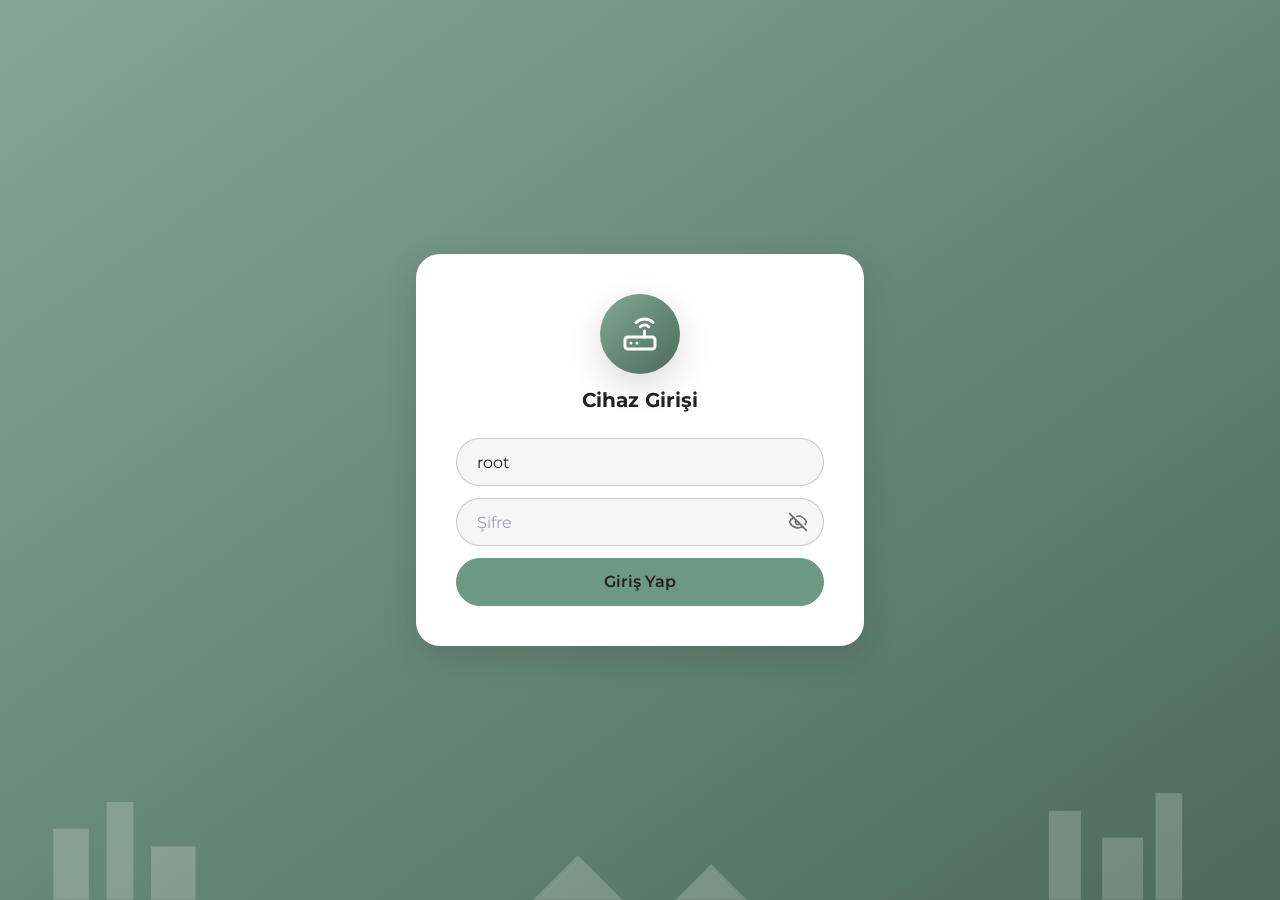
==== files/www/dash/index.html @ f23905f0 "sms silme hatası giderme" ====
<!doctype html>
<html lang="tr">
<head>
  <meta charset="utf-8">
  <meta name="viewport" content="width=device-width, initial-scale=1">
  <title>H173 · 5G Panel</title>
  <script type="module" crossorigin src="./assets/index-DhJauHwd.js"></script>
  <link rel="stylesheet" crossorigin href="./assets/index-ByaXrd_l.css">
</head>
<body>
  <div id="app"></div>
</body>
</html>
---- files/www/dash/assets/index-ByaXrd_l.css ----
@font-face{font-family:Montserrat;font-style:normal;font-display:swap;font-weight:400;src:url(./montserrat-latin-400-normal-BLhwKU8k.woff2) format("woff2"),url(./montserrat-latin-400-normal-xItZbAXg.woff) format("woff")}@font-face{font-family:Montserrat;font-style:normal;font-display:swap;font-weight:500;src:url(./montserrat-latin-500-normal-DRFEGfly.woff2) format("woff2"),url(./montserrat-latin-500-normal-Dok2oTci.woff) format("woff")}@font-face{font-family:Montserrat;font-style:normal;font-display:swap;font-weight:600;src:url(./montserrat-latin-600-normal-UVxSCcoG.woff2) format("woff2"),url(./montserrat-latin-600-normal-CdhFl4lI.woff) format("woff")}@font-face{font-family:Montserrat;font-style:normal;font-display:swap;font-weight:700;src:url(./montserrat-latin-700-normal-BdjcYUrC.woff2) format("woff2"),url(./montserrat-latin-700-normal-BWkrl476.woff) format("woff")}@font-face{font-family:Montserrat;font-style:normal;font-display:swap;font-weight:400;src:url(./montserrat-latin-ext-400-normal-B8bwfy6Y.woff2) format("woff2"),url(./montserrat-latin-ext-400-normal-BffdBkAA.woff) format("woff")}@font-face{font-family:Montserrat;font-style:normal;font-display:swap;font-weight:500;src:url(./montserrat-latin-ext-500-normal-BKtbrd6n.woff2) format("woff2"),url(./montserrat-latin-ext-500-normal-DWPqqZgs.woff) format("woff")}@font-face{font-family:Montserrat;font-style:normal;font-display:swap;font-weight:600;src:url(./montserrat-latin-ext-600-normal-DSkTqI9L.woff2) format("woff2"),url(./montserrat-latin-ext-600-normal-CSDhkhgS.woff) format("woff")}@font-face{font-family:Montserrat;font-style:normal;font-display:swap;font-weight:700;src:url(./montserrat-latin-ext-700-normal-BOP2Nhf0.woff2) format("woff2"),url(./montserrat-latin-ext-700-normal-DdDFr05Z.woff) format("woff")}*,:before,:after{--tw-border-spacing-x: 0;--tw-border-spacing-y: 0;--tw-translate-x: 0;--tw-translate-y: 0;--tw-rotate: 0;--tw-skew-x: 0;--tw-skew-y: 0;--tw-scale-x: 1;--tw-scale-y: 1;--tw-pan-x: ;--tw-pan-y: ;--tw-pinch-zoom: ;--tw-scroll-snap-strictness: proximity;--tw-gradient-from-position: ;--tw-gradient-via-position: ;--tw-gradient-to-position: ;--tw-ordinal: ;--tw-slashed-zero: ;--tw-numeric-figure: ;--tw-numeric-spacing: ;--tw-numeric-fraction: ;--tw-ring-inset: ;--tw-ring-offset-width: 0px;--tw-ring-offset-color: #fff;--tw-ring-color: rgb(59 130 246 / .5);--tw-ring-offset-shadow: 0 0 #0000;--tw-ring-shadow: 0 0 #0000;--tw-shadow: 0 0 #0000;--tw-shadow-colored: 0 0 #0000;--tw-blur: ;--tw-brightness: ;--tw-contrast: ;--tw-grayscale: ;--tw-hue-rotate: ;--tw-invert: ;--tw-saturate: ;--tw-sepia: ;--tw-drop-shadow: ;--tw-backdrop-blur: ;--tw-backdrop-brightness: ;--tw-backdrop-contrast: ;--tw-backdrop-grayscale: ;--tw-backdrop-hue-rotate: ;--tw-backdrop-invert: ;--tw-backdrop-opacity: ;--tw-backdrop-saturate: ;--tw-backdrop-sepia: ;--tw-contain-size: ;--tw-contain-layout: ;--tw-contain-paint: ;--tw-contain-style: }::backdrop{--tw-border-spacing-x: 0;--tw-border-spacing-y: 0;--tw-translate-x: 0;--tw-translate-y: 0;--tw-rotate: 0;--tw-skew-x: 0;--tw-skew-y: 0;--tw-scale-x: 1;--tw-scale-y: 1;--tw-pan-x: ;--tw-pan-y: ;--tw-pinch-zoom: ;--tw-scroll-snap-strictness: proximity;--tw-gradient-from-position: ;--tw-gradient-via-position: ;--tw-gradient-to-position: ;--tw-ordinal: ;--tw-slashed-zero: ;--tw-numeric-figure: ;--tw-numeric-spacing: ;--tw-numeric-fraction: ;--tw-ring-inset: ;--tw-ring-offset-width: 0px;--tw-ring-offset-color: #fff;--tw-ring-color: rgb(59 130 246 / .5);--tw-ring-offset-shadow: 0 0 #0000;--tw-ring-shadow: 0 0 #0000;--tw-shadow: 0 0 #0000;--tw-shadow-colored: 0 0 #0000;--tw-blur: ;--tw-brightness: ;--tw-contrast: ;--tw-grayscale: ;--tw-hue-rotate: ;--tw-invert: ;--tw-saturate: ;--tw-sepia: ;--tw-drop-shadow: ;--tw-backdrop-blur: ;--tw-backdrop-brightness: ;--tw-backdrop-contrast: ;--tw-backdrop-grayscale: ;--tw-backdrop-hue-rotate: ;--tw-backdrop-invert: ;--tw-backdrop-opacity: ;--tw-backdrop-saturate: ;--tw-backdrop-sepia: ;--tw-contain-size: ;--tw-contain-layout: ;--tw-contain-paint: ;--tw-contain-style: }*,:before,:after{box-sizing:border-box;border-width:0;border-style:solid;border-color:#e5e7eb}:before,:after{--tw-content: ""}html,:host{line-height:1.5;-webkit-text-size-adjust:100%;-moz-tab-size:4;-o-tab-size:4;tab-size:4;font-family:Montserrat,system-ui,sans-serif;font-feature-settings:normal;font-variation-settings:normal;-webkit-tap-highlight-color:transparent}body{margin:0;line-height:inherit}hr{height:0;color:inherit;border-top-width:1px}abbr:where([title]){-webkit-text-decoration:underline dotted;text-decoration:underline dotted}h1,h2,h3,h4,h5,h6{font-size:inherit;font-weight:inherit}a{color:inherit;text-decoration:inherit}b,strong{font-weight:bolder}code,kbd,samp,pre{font-family:ui-monospace,SFMono-Regular,Menlo,Monaco,Consolas,Liberation Mono,Courier New,monospace;font-feature-settings:normal;font-variation-settings:normal;font-size:1em}small{font-size:80%}sub,sup{font-size:75%;line-height:0;position:relative;vertical-align:baseline}sub{bottom:-.25em}sup{top:-.5em}table{text-indent:0;border-color:inherit;border-collapse:collapse}button,input,optgroup,select,textarea{font-family:inherit;font-feature-settings:inherit;font-variation-settings:inherit;font-size:100%;font-weight:inherit;line-height:inherit;letter-spacing:inherit;color:inherit;margin:0;padding:0}button,select{text-transform:none}button,input:where([type=button]),input:where([type=reset]),input:where([type=submit]){-webkit-appearance:button;background-color:transparent;background-image:none}:-moz-focusring{outline:auto}:-moz-ui-invalid{box-shadow:none}progress{vertical-align:baseline}::-webkit-inner-spin-button,::-webkit-outer-spin-button{height:auto}[type=search]{-webkit-appearance:textfield;outline-offset:-2px}::-webkit-search-decoration{-webkit-appearance:none}::-webkit-file-upload-button{-webkit-appearance:button;font:inherit}summary{display:list-item}blockquote,dl,dd,h1,h2,h3,h4,h5,h6,hr,figure,p,pre{margin:0}fieldset{margin:0;padding:0}legend{padding:0}ol,ul,menu{list-style:none;margin:0;padding:0}dialog{padding:0}textarea{resize:vertical}input::-moz-placeholder,textarea::-moz-placeholder{opacity:1;color:#9ca3af}input::placeholder,textarea::placeholder{opacity:1;color:#9ca3af}button,[role=button]{cursor:pointer}:disabled{cursor:default}img,svg,video,canvas,audio,iframe,embed,object{display:block;vertical-align:middle}img,video{max-width:100%;height:auto}[hidden]:where(:not([hidden=until-found])){display:none}:root,[data-theme]{background-color:var(--fallback-b1,oklch(var(--b1)/1));color:var(--fallback-bc,oklch(var(--bc)/1))}@supports not (color: oklch(0% 0 0)){:root{color-scheme:light;--fallback-p: #491eff;--fallback-pc: #d4dbff;--fallback-s: #ff41c7;--fallback-sc: #fff9fc;--fallback-a: #00cfbd;--fallback-ac: #00100d;--fallback-n: #2b3440;--fallback-nc: #d7dde4;--fallback-b1: #ffffff;--fallback-b2: #e5e6e6;--fallback-b3: #e5e6e6;--fallback-bc: #1f2937;--fallback-in: #00b3f0;--fallback-inc: #000000;--fallback-su: #00ca92;--fallback-suc: #000000;--fallback-wa: #ffc22d;--fallback-wac: #000000;--fallback-er: #ff6f70;--fallback-erc: #000000}@media(prefers-color-scheme:dark){:root{color-scheme:dark;--fallback-p: #7582ff;--fallback-pc: #050617;--fallback-s: #ff71cf;--fallback-sc: #190211;--fallback-a: #00c7b5;--fallback-ac: #000e0c;--fallback-n: #2a323c;--fallback-nc: #a6adbb;--fallback-b1: #1d232a;--fallback-b2: #191e24;--fallback-b3: #15191e;--fallback-bc: #a6adbb;--fallback-in: #00b3f0;--fallback-inc: #000000;--fallback-su: #00ca92;--fallback-suc: #000000;--fallback-wa: #ffc22d;--fallback-wac: #000000;--fallback-er: #ff6f70;--fallback-erc: #000000}}}html{-webkit-tap-highlight-color:transparent}*{scrollbar-color:color-mix(in oklch,currentColor 35%,transparent) transparent}*:hover{scrollbar-color:color-mix(in oklch,currentColor 60%,transparent) transparent}:root{--p: 64.2923% .054271 166.892638;--inc: 12.8585% .010854 166.892638;--suc: 12.8585% .010854 166.892638;--animation-btn: .25s;--animation-input: .2s;--btn-focus-scale: .95;--border-btn: 1px;--tab-border: 1px;--pc: 24.7759% 0 0;--s: 84.5199% .035351 78.638867;--sc: 24.7759% 0 0;--a: 49.6675% .040836 166.175181;--ac: 100% 0 0;--n: 24.7759% 0 0;--nc: 97.3146% 0 0;--b1: 100% 0 0;--b2: 97.3146% 0 0;--b3: 92.7971% 0 0;--bc: 24.7759% 0 0;--in: 64.2923% .054271 166.892638;--su: 64.2923% .054271 166.892638;--wa: 84.5199% .035351 78.638867;--wac: 24.7759% 0 0;--er: 24.7759% 0 0;--erc: 100% 0 0;--rounded-box: 1rem;--rounded-btn: .5rem;--rounded-badge: 999px;--tab-radius: .5rem}html,body,#app{height:100%}body{--tw-bg-opacity: 1;background-color:var(--fallback-b2,oklch(var(--b2)/var(--tw-bg-opacity, 1)));font-family:Montserrat,system-ui,sans-serif;--tw-text-opacity: 1;color:var(--fallback-bc,oklch(var(--bc)/var(--tw-text-opacity, 1)));-webkit-font-smoothing:antialiased;-moz-osx-font-smoothing:grayscale}.alert{display:grid;width:100%;grid-auto-flow:row;align-content:flex-start;align-items:center;justify-items:center;gap:1rem;text-align:center;border-radius:var(--rounded-box, 1rem);border-width:1px;--tw-border-opacity: 1;border-color:var(--fallback-b2,oklch(var(--b2)/var(--tw-border-opacity)));padding:1rem;--tw-text-opacity: 1;color:var(--fallback-bc,oklch(var(--bc)/var(--tw-text-opacity)));--alert-bg: var(--fallback-b2,oklch(var(--b2)/1));--alert-bg-mix: var(--fallback-b1,oklch(var(--b1)/1));background-color:var(--alert-bg)}@media(min-width:640px){.alert{grid-auto-flow:column;grid-template-columns:auto minmax(auto,1fr);justify-items:start;text-align:start}}.avatar.placeholder>div{display:flex;align-items:center;justify-content:center}.badge{display:inline-flex;align-items:center;justify-content:center;transition-property:color,background-color,border-color,text-decoration-color,fill,stroke,opacity,box-shadow,transform,filter,backdrop-filter;transition-timing-function:cubic-bezier(.4,0,.2,1);transition-timing-function:cubic-bezier(0,0,.2,1);transition-duration:.2s;height:1.25rem;font-size:.875rem;line-height:1.25rem;width:-moz-fit-content;width:fit-content;padding-left:.563rem;padding-right:.563rem;border-radius:var(--rounded-badge, 1.9rem);border-width:1px;--tw-border-opacity: 1;border-color:var(--fallback-b2,oklch(var(--b2)/var(--tw-border-opacity)));--tw-bg-opacity: 1;background-color:var(--fallback-b1,oklch(var(--b1)/var(--tw-bg-opacity)));--tw-text-opacity: 1;color:var(--fallback-bc,oklch(var(--bc)/var(--tw-text-opacity)))}@media(hover:hover){.checkbox-primary:hover{--tw-border-opacity: 1;border-color:var(--fallback-p,oklch(var(--p)/var(--tw-border-opacity)))}.label a:hover{--tw-text-opacity: 1;color:var(--fallback-bc,oklch(var(--bc)/var(--tw-text-opacity)))}.table tr.hover:hover,.table tr.hover:nth-child(2n):hover{--tw-bg-opacity: 1;background-color:var(--fallback-b2,oklch(var(--b2)/var(--tw-bg-opacity)))}}.btn{display:inline-flex;height:3rem;min-height:3rem;flex-shrink:0;cursor:pointer;-webkit-user-select:none;-moz-user-select:none;user-select:none;flex-wrap:wrap;align-items:center;justify-content:center;border-radius:var(--rounded-btn, .5rem);border-color:transparent;border-color:oklch(var(--btn-color, var(--b2)) / var(--tw-border-opacity));padding-left:1rem;padding-right:1rem;text-align:center;font-size:.875rem;line-height:1em;gap:.5rem;font-weight:600;text-decoration-line:none;transition-duration:.2s;transition-timing-function:cubic-bezier(0,0,.2,1);border-width:var(--border-btn, 1px);transition-property:color,background-color,border-color,opacity,box-shadow,transform;--tw-text-opacity: 1;color:var(--fallback-bc,oklch(var(--bc)/var(--tw-text-opacity)));--tw-shadow: 0 1px 2px 0 rgb(0 0 0 / .05);--tw-shadow-colored: 0 1px 2px 0 var(--tw-shadow-color);box-shadow:var(--tw-ring-offset-shadow, 0 0 #0000),var(--tw-ring-shadow, 0 0 #0000),var(--tw-shadow);outline-color:var(--fallback-bc,oklch(var(--bc)/1));background-color:oklch(var(--btn-color, var(--b2)) / var(--tw-bg-opacity));--tw-bg-opacity: 1;--tw-border-opacity: 1}.btn-disabled,.btn[disabled],.btn:disabled{pointer-events:none}:where(.btn:is(input[type=checkbox])),:where(.btn:is(input[type=radio])){width:auto;-webkit-appearance:none;-moz-appearance:none;appearance:none}.btn:is(input[type=checkbox]):after,.btn:is(input[type=radio]):after{--tw-content: attr(aria-label);content:var(--tw-content)}.checkbox{flex-shrink:0;--chkbg: var(--fallback-bc,oklch(var(--bc)/1));--chkfg: var(--fallback-b1,oklch(var(--b1)/1));height:1.5rem;width:1.5rem;cursor:pointer;-webkit-appearance:none;-moz-appearance:none;appearance:none;border-radius:var(--rounded-btn, .5rem);border-width:1px;border-color:var(--fallback-bc,oklch(var(--bc)/var(--tw-border-opacity)));--tw-border-opacity: .2}:root .countdown{line-height:1em}.countdown{display:inline-flex}.countdown>*{height:1em;display:inline-block;overflow-y:hidden}.countdown>*:before{position:relative;content:"00\a 01\a 02\a 03\a 04\a 05\a 06\a 07\a 08\a 09\a 10\a 11\a 12\a 13\a 14\a 15\a 16\a 17\a 18\a 19\a 20\a 21\a 22\a 23\a 24\a 25\a 26\a 27\a 28\a 29\a 30\a 31\a 32\a 33\a 34\a 35\a 36\a 37\a 38\a 39\a 40\a 41\a 42\a 43\a 44\a 45\a 46\a 47\a 48\a 49\a 50\a 51\a 52\a 53\a 54\a 55\a 56\a 57\a 58\a 59\a 60\a 61\a 62\a 63\a 64\a 65\a 66\a 67\a 68\a 69\a 70\a 71\a 72\a 73\a 74\a 75\a 76\a 77\a 78\a 79\a 80\a 81\a 82\a 83\a 84\a 85\a 86\a 87\a 88\a 89\a 90\a 91\a 92\a 93\a 94\a 95\a 96\a 97\a 98\a 99\a";white-space:pre;top:calc(var(--value) * -1em);text-align:center;transition:all 1s cubic-bezier(1,0,0,1)}@media(hover:hover){.btm-nav>*.disabled:hover,.btm-nav>*[disabled]:hover{pointer-events:none;--tw-border-opacity: 0;background-color:var(--fallback-n,oklch(var(--n)/var(--tw-bg-opacity)));--tw-bg-opacity: .1;color:var(--fallback-bc,oklch(var(--bc)/var(--tw-text-opacity)));--tw-text-opacity: .2}.btn:hover{--tw-border-opacity: 1;border-color:var(--fallback-b3,oklch(var(--b3)/var(--tw-border-opacity)));--tw-bg-opacity: 1;background-color:var(--fallback-b3,oklch(var(--b3)/var(--tw-bg-opacity)))}@supports (color: color-mix(in oklab,black,black)){.btn:hover{background-color:color-mix(in oklab,oklch(var(--btn-color, var(--b2)) / var(--tw-bg-opacity, 1)) 90%,black);border-color:color-mix(in oklab,oklch(var(--btn-color, var(--b2)) / var(--tw-border-opacity, 1)) 90%,black)}}@supports not (color: oklch(0% 0 0)){.btn:hover{background-color:var(--btn-color, var(--fallback-b2));border-color:var(--btn-color, var(--fallback-b2))}}.btn.glass:hover{--glass-opacity: 25%;--glass-border-opacity: 15%}.btn-ghost:hover{border-color:transparent}@supports (color: oklch(0% 0 0)){.btn-ghost:hover{background-color:var(--fallback-bc,oklch(var(--bc)/.2))}}.btn-outline:hover{--tw-border-opacity: 1;border-color:var(--fallback-bc,oklch(var(--bc)/var(--tw-border-opacity)));--tw-bg-opacity: 1;background-color:var(--fallback-bc,oklch(var(--bc)/var(--tw-bg-opacity)));--tw-text-opacity: 1;color:var(--fallback-b1,oklch(var(--b1)/var(--tw-text-opacity)))}.btn-outline.btn-primary:hover{--tw-text-opacity: 1;color:var(--fallback-pc,oklch(var(--pc)/var(--tw-text-opacity)))}@supports (color: color-mix(in oklab,black,black)){.btn-outline.btn-primary:hover{background-color:color-mix(in oklab,var(--fallback-p,oklch(var(--p)/1)) 90%,black);border-color:color-mix(in oklab,var(--fallback-p,oklch(var(--p)/1)) 90%,black)}}.btn-outline.btn-secondary:hover{--tw-text-opacity: 1;color:var(--fallback-sc,oklch(var(--sc)/var(--tw-text-opacity)))}@supports (color: color-mix(in oklab,black,black)){.btn-outline.btn-secondary:hover{background-color:color-mix(in oklab,var(--fallback-s,oklch(var(--s)/1)) 90%,black);border-color:color-mix(in oklab,var(--fallback-s,oklch(var(--s)/1)) 90%,black)}}.btn-outline.btn-accent:hover{--tw-text-opacity: 1;color:var(--fallback-ac,oklch(var(--ac)/var(--tw-text-opacity)))}@supports (color: color-mix(in oklab,black,black)){.btn-outline.btn-accent:hover{background-color:color-mix(in oklab,var(--fallback-a,oklch(var(--a)/1)) 90%,black);border-color:color-mix(in oklab,var(--fallback-a,oklch(var(--a)/1)) 90%,black)}}.btn-outline.btn-success:hover{--tw-text-opacity: 1;color:var(--fallback-suc,oklch(var(--suc)/var(--tw-text-opacity)))}@supports (color: color-mix(in oklab,black,black)){.btn-outline.btn-success:hover{background-color:color-mix(in oklab,var(--fallback-su,oklch(var(--su)/1)) 90%,black);border-color:color-mix(in oklab,var(--fallback-su,oklch(var(--su)/1)) 90%,black)}}.btn-outline.btn-info:hover{--tw-text-opacity: 1;color:var(--fallback-inc,oklch(var(--inc)/var(--tw-text-opacity)))}@supports (color: color-mix(in oklab,black,black)){.btn-outline.btn-info:hover{background-color:color-mix(in oklab,var(--fallback-in,oklch(var(--in)/1)) 90%,black);border-color:color-mix(in oklab,var(--fallback-in,oklch(var(--in)/1)) 90%,black)}}.btn-outline.btn-warning:hover{--tw-text-opacity: 1;color:var(--fallback-wac,oklch(var(--wac)/var(--tw-text-opacity)))}@supports (color: color-mix(in oklab,black,black)){.btn-outline.btn-warning:hover{background-color:color-mix(in oklab,var(--fallback-wa,oklch(var(--wa)/1)) 90%,black);border-color:color-mix(in oklab,var(--fallback-wa,oklch(var(--wa)/1)) 90%,black)}}.btn-outline.btn-error:hover{--tw-text-opacity: 1;color:var(--fallback-erc,oklch(var(--erc)/var(--tw-text-opacity)))}@supports (color: color-mix(in oklab,black,black)){.btn-outline.btn-error:hover{background-color:color-mix(in oklab,var(--fallback-er,oklch(var(--er)/1)) 90%,black);border-color:color-mix(in oklab,var(--fallback-er,oklch(var(--er)/1)) 90%,black)}}.btn-disabled:hover,.btn[disabled]:hover,.btn:disabled:hover{--tw-border-opacity: 0;background-color:var(--fallback-n,oklch(var(--n)/var(--tw-bg-opacity)));--tw-bg-opacity: .2;color:var(--fallback-bc,oklch(var(--bc)/var(--tw-text-opacity)));--tw-text-opacity: .2}@supports (color: color-mix(in oklab,black,black)){.btn:is(input[type=checkbox]:checked):hover,.btn:is(input[type=radio]:checked):hover{background-color:color-mix(in oklab,var(--fallback-p,oklch(var(--p)/1)) 90%,black);border-color:color-mix(in oklab,var(--fallback-p,oklch(var(--p)/1)) 90%,black)}}}.form-control{display:flex;flex-direction:column}.label{display:flex;-webkit-user-select:none;-moz-user-select:none;user-select:none;align-items:center;justify-content:space-between;padding:.5rem .25rem}.input{flex-shrink:1;-webkit-appearance:none;-moz-appearance:none;appearance:none;height:3rem;padding-left:1rem;padding-right:1rem;font-size:1rem;line-height:2;line-height:1.5rem;border-radius:var(--rounded-btn, .5rem);border-width:1px;border-color:transparent;--tw-bg-opacity: 1;background-color:var(--fallback-b1,oklch(var(--b1)/var(--tw-bg-opacity)))}.input[type=number]::-webkit-inner-spin-button,.input-md[type=number]::-webkit-inner-spin-button{margin-top:-1rem;margin-bottom:-1rem;margin-inline-end:-1rem}.input-xs[type=number]::-webkit-inner-spin-button{margin-top:-.25rem;margin-bottom:-.25rem;margin-inline-end:-0px}.input-sm[type=number]::-webkit-inner-spin-button{margin-top:0;margin-bottom:0;margin-inline-end:-0px}.join{display:inline-flex;align-items:stretch;border-radius:var(--rounded-btn, .5rem)}.join :where(.join-item){border-start-end-radius:0;border-end-end-radius:0;border-end-start-radius:0;border-start-start-radius:0}.join .join-item:not(:first-child):not(:last-child),.join *:not(:first-child):not(:last-child) .join-item{border-start-end-radius:0;border-end-end-radius:0;border-end-start-radius:0;border-start-start-radius:0}.join .join-item:first-child:not(:last-child),.join *:first-child:not(:last-child) .join-item{border-start-end-radius:0;border-end-end-radius:0}.join .dropdown .join-item:first-child:not(:last-child),.join *:first-child:not(:last-child) .dropdown .join-item{border-start-end-radius:inherit;border-end-end-radius:inherit}.join :where(.join-item:first-child:not(:last-child)),.join :where(*:first-child:not(:last-child) .join-item){border-end-start-radius:inherit;border-start-start-radius:inherit}.join .join-item:last-child:not(:first-child),.join *:last-child:not(:first-child) .join-item{border-end-start-radius:0;border-start-start-radius:0}.join :where(.join-item:last-child:not(:first-child)),.join :where(*:last-child:not(:first-child) .join-item){border-start-end-radius:inherit;border-end-end-radius:inherit}@supports not selector(:has(*)){:where(.join *){border-radius:inherit}}@supports selector(:has(*)){:where(.join *:has(.join-item)){border-radius:inherit}}.mask{-webkit-mask-size:contain;mask-size:contain;-webkit-mask-repeat:no-repeat;mask-repeat:no-repeat;-webkit-mask-position:center;mask-position:center}.menu li.disabled{cursor:not-allowed;-webkit-user-select:none;-moz-user-select:none;user-select:none;color:var(--fallback-bc,oklch(var(--bc)/.3))}:where(.menu li) .badge{justify-self:end}.modal{pointer-events:none;position:fixed;top:0;right:0;bottom:0;left:0;margin:0;display:grid;height:100%;max-height:none;width:100%;max-width:none;justify-items:center;padding:0;opacity:0;overscroll-behavior:contain;z-index:999;background-color:transparent;color:inherit;transition-duration:.2s;transition-timing-function:cubic-bezier(0,0,.2,1);transition-property:transform,opacity,visibility;overflow-y:hidden}:where(.modal){align-items:center}.modal-open,.modal:target,.modal-toggle:checked+.modal,.modal[open]{pointer-events:auto;visibility:visible;opacity:1}:root:has(:is(.modal-open,.modal:target,.modal-toggle:checked+.modal,.modal[open])){overflow:hidden;scrollbar-gutter:stable}.progress{position:relative;width:100%;-webkit-appearance:none;-moz-appearance:none;appearance:none;overflow:hidden;height:.5rem;border-radius:var(--rounded-box, 1rem);background-color:var(--fallback-bc,oklch(var(--bc)/.2))}.select{display:inline-flex;cursor:pointer;-webkit-user-select:none;-moz-user-select:none;user-select:none;-webkit-appearance:none;-moz-appearance:none;appearance:none;height:3rem;min-height:3rem;padding-inline-start:1rem;padding-inline-end:2.5rem;font-size:.875rem;line-height:1.25rem;line-height:2;border-radius:var(--rounded-btn, .5rem);border-width:1px;border-color:transparent;--tw-bg-opacity: 1;background-color:var(--fallback-b1,oklch(var(--b1)/var(--tw-bg-opacity)));background-image:linear-gradient(45deg,transparent 50%,currentColor 50%),linear-gradient(135deg,currentColor 50%,transparent 50%);background-position:calc(100% - 20px) calc(1px + 50%),calc(100% - 16.1px) calc(1px + 50%);background-size:4px 4px,4px 4px;background-repeat:no-repeat}.select[multiple]{height:auto}.stats{display:inline-grid;border-radius:var(--rounded-box, 1rem);--tw-bg-opacity: 1;background-color:var(--fallback-b1,oklch(var(--b1)/var(--tw-bg-opacity)));--tw-text-opacity: 1;color:var(--fallback-bc,oklch(var(--bc)/var(--tw-text-opacity)))}:where(.stats){grid-auto-flow:column;overflow-x:auto}.table{position:relative;width:100%;border-radius:var(--rounded-box, 1rem);text-align:left;font-size:.875rem;line-height:1.25rem}.table :where(.table-pin-rows thead tr){position:sticky;top:0;z-index:1;--tw-bg-opacity: 1;background-color:var(--fallback-b1,oklch(var(--b1)/var(--tw-bg-opacity)))}.table :where(.table-pin-rows tfoot tr){position:sticky;bottom:0;z-index:1;--tw-bg-opacity: 1;background-color:var(--fallback-b1,oklch(var(--b1)/var(--tw-bg-opacity)))}.table :where(.table-pin-cols tr th){position:sticky;left:0;right:0;--tw-bg-opacity: 1;background-color:var(--fallback-b1,oklch(var(--b1)/var(--tw-bg-opacity)))}.textarea{min-height:3rem;flex-shrink:1;padding:.5rem 1rem;font-size:.875rem;line-height:1.25rem;line-height:2;border-radius:var(--rounded-btn, .5rem);border-width:1px;border-color:transparent;--tw-bg-opacity: 1;background-color:var(--fallback-b1,oklch(var(--b1)/var(--tw-bg-opacity)))}.toggle{flex-shrink:0;--tglbg: var(--fallback-b1,oklch(var(--b1)/1));--handleoffset: 1.5rem;--handleoffsetcalculator: calc(var(--handleoffset) * -1);--togglehandleborder: 0 0;height:1.5rem;width:3rem;cursor:pointer;-webkit-appearance:none;-moz-appearance:none;appearance:none;border-radius:var(--rounded-badge, 1.9rem);border-width:1px;border-color:currentColor;background-color:currentColor;color:var(--fallback-bc,oklch(var(--bc)/.5));transition:background,box-shadow var(--animation-input, .2s) ease-out;box-shadow:var(--handleoffsetcalculator) 0 0 2px var(--tglbg) inset,0 0 0 2px var(--tglbg) inset,var(--togglehandleborder)}.alert-warning{border-color:var(--fallback-wa,oklch(var(--wa)/.2));--tw-text-opacity: 1;color:var(--fallback-wac,oklch(var(--wac)/var(--tw-text-opacity)));--alert-bg: var(--fallback-wa,oklch(var(--wa)/1));--alert-bg-mix: var(--fallback-b1,oklch(var(--b1)/1))}.badge-error{border-color:transparent;--tw-bg-opacity: 1;background-color:var(--fallback-er,oklch(var(--er)/var(--tw-bg-opacity)));--tw-text-opacity: 1;color:var(--fallback-erc,oklch(var(--erc)/var(--tw-text-opacity)))}.badge-outline.badge-error{--tw-text-opacity: 1;color:var(--fallback-er,oklch(var(--er)/var(--tw-text-opacity)))}.btm-nav>*.disabled,.btm-nav>*[disabled]{pointer-events:none;--tw-border-opacity: 0;background-color:var(--fallback-n,oklch(var(--n)/var(--tw-bg-opacity)));--tw-bg-opacity: .1;color:var(--fallback-bc,oklch(var(--bc)/var(--tw-text-opacity)));--tw-text-opacity: .2}.btm-nav>* .label{font-size:1rem;line-height:1.5rem}@media(prefers-reduced-motion:no-preference){.btn{animation:button-pop var(--animation-btn, .25s) ease-out}}.btn:active:hover,.btn:active:focus{animation:button-pop 0s ease-out;transform:scale(var(--btn-focus-scale, .97))}@supports not (color: oklch(0% 0 0)){.btn{background-color:var(--btn-color, var(--fallback-b2));border-color:var(--btn-color, var(--fallback-b2))}.btn-primary{--btn-color: var(--fallback-p)}.btn-success{--btn-color: var(--fallback-su)}.btn-warning{--btn-color: var(--fallback-wa)}.btn-error{--btn-color: var(--fallback-er)}}@supports (color: color-mix(in oklab,black,black)){.btn-outline.btn-primary.btn-active{background-color:color-mix(in oklab,var(--fallback-p,oklch(var(--p)/1)) 90%,black);border-color:color-mix(in oklab,var(--fallback-p,oklch(var(--p)/1)) 90%,black)}.btn-outline.btn-secondary.btn-active{background-color:color-mix(in oklab,var(--fallback-s,oklch(var(--s)/1)) 90%,black);border-color:color-mix(in oklab,var(--fallback-s,oklch(var(--s)/1)) 90%,black)}.btn-outline.btn-accent.btn-active{background-color:color-mix(in oklab,var(--fallback-a,oklch(var(--a)/1)) 90%,black);border-color:color-mix(in oklab,var(--fallback-a,oklch(var(--a)/1)) 90%,black)}.btn-outline.btn-success.btn-active{background-color:color-mix(in oklab,var(--fallback-su,oklch(var(--su)/1)) 90%,black);border-color:color-mix(in oklab,var(--fallback-su,oklch(var(--su)/1)) 90%,black)}.btn-outline.btn-info.btn-active{background-color:color-mix(in oklab,var(--fallback-in,oklch(var(--in)/1)) 90%,black);border-color:color-mix(in oklab,var(--fallback-in,oklch(var(--in)/1)) 90%,black)}.btn-outline.btn-warning.btn-active{background-color:color-mix(in oklab,var(--fallback-wa,oklch(var(--wa)/1)) 90%,black);border-color:color-mix(in oklab,var(--fallback-wa,oklch(var(--wa)/1)) 90%,black)}.btn-outline.btn-error.btn-active{background-color:color-mix(in oklab,var(--fallback-er,oklch(var(--er)/1)) 90%,black);border-color:color-mix(in oklab,var(--fallback-er,oklch(var(--er)/1)) 90%,black)}}.btn:focus-visible{outline-style:solid;outline-width:2px;outline-offset:2px}.btn-primary{--tw-text-opacity: 1;color:var(--fallback-pc,oklch(var(--pc)/var(--tw-text-opacity)));outline-color:var(--fallback-p,oklch(var(--p)/1))}@supports (color: oklch(0% 0 0)){.btn-primary{--btn-color: var(--p)}.btn-success{--btn-color: var(--su)}.btn-warning{--btn-color: var(--wa)}.btn-error{--btn-color: var(--er)}}.btn-success{--tw-text-opacity: 1;color:var(--fallback-suc,oklch(var(--suc)/var(--tw-text-opacity)));outline-color:var(--fallback-su,oklch(var(--su)/1))}.btn-warning{--tw-text-opacity: 1;color:var(--fallback-wac,oklch(var(--wac)/var(--tw-text-opacity)));outline-color:var(--fallback-wa,oklch(var(--wa)/1))}.btn-error{--tw-text-opacity: 1;color:var(--fallback-erc,oklch(var(--erc)/var(--tw-text-opacity)));outline-color:var(--fallback-er,oklch(var(--er)/1))}.btn.glass{--tw-shadow: 0 0 #0000;--tw-shadow-colored: 0 0 #0000;box-shadow:var(--tw-ring-offset-shadow, 0 0 #0000),var(--tw-ring-shadow, 0 0 #0000),var(--tw-shadow);outline-color:currentColor}.btn.glass.btn-active{--glass-opacity: 25%;--glass-border-opacity: 15%}.btn-ghost{border-width:1px;border-color:transparent;background-color:transparent;color:currentColor;--tw-shadow: 0 0 #0000;--tw-shadow-colored: 0 0 #0000;box-shadow:var(--tw-ring-offset-shadow, 0 0 #0000),var(--tw-ring-shadow, 0 0 #0000),var(--tw-shadow);outline-color:currentColor}.btn-ghost.btn-active{border-color:transparent;background-color:var(--fallback-bc,oklch(var(--bc)/.2))}.btn-outline{border-color:currentColor;background-color:transparent;--tw-text-opacity: 1;color:var(--fallback-bc,oklch(var(--bc)/var(--tw-text-opacity)));--tw-shadow: 0 0 #0000;--tw-shadow-colored: 0 0 #0000;box-shadow:var(--tw-ring-offset-shadow, 0 0 #0000),var(--tw-ring-shadow, 0 0 #0000),var(--tw-shadow)}.btn-outline.btn-active{--tw-border-opacity: 1;border-color:var(--fallback-bc,oklch(var(--bc)/var(--tw-border-opacity)));--tw-bg-opacity: 1;background-color:var(--fallback-bc,oklch(var(--bc)/var(--tw-bg-opacity)));--tw-text-opacity: 1;color:var(--fallback-b1,oklch(var(--b1)/var(--tw-text-opacity)))}.btn-outline.btn-primary{--tw-text-opacity: 1;color:var(--fallback-p,oklch(var(--p)/var(--tw-text-opacity)))}.btn-outline.btn-primary.btn-active{--tw-text-opacity: 1;color:var(--fallback-pc,oklch(var(--pc)/var(--tw-text-opacity)))}.btn-outline.btn-secondary{--tw-text-opacity: 1;color:var(--fallback-s,oklch(var(--s)/var(--tw-text-opacity)))}.btn-outline.btn-secondary.btn-active{--tw-text-opacity: 1;color:var(--fallback-sc,oklch(var(--sc)/var(--tw-text-opacity)))}.btn-outline.btn-accent{--tw-text-opacity: 1;color:var(--fallback-a,oklch(var(--a)/var(--tw-text-opacity)))}.btn-outline.btn-accent.btn-active{--tw-text-opacity: 1;color:var(--fallback-ac,oklch(var(--ac)/var(--tw-text-opacity)))}.btn-outline.btn-success{--tw-text-opacity: 1;color:var(--fallback-su,oklch(var(--su)/var(--tw-text-opacity)))}.btn-outline.btn-success.btn-active{--tw-text-opacity: 1;color:var(--fallback-suc,oklch(var(--suc)/var(--tw-text-opacity)))}.btn-outline.btn-info{--tw-text-opacity: 1;color:var(--fallback-in,oklch(var(--in)/var(--tw-text-opacity)))}.btn-outline.btn-info.btn-active{--tw-text-opacity: 1;color:var(--fallback-inc,oklch(var(--inc)/var(--tw-text-opacity)))}.btn-outline.btn-warning{--tw-text-opacity: 1;color:var(--fallback-wa,oklch(var(--wa)/var(--tw-text-opacity)))}.btn-outline.btn-warning.btn-active{--tw-text-opacity: 1;color:var(--fallback-wac,oklch(var(--wac)/var(--tw-text-opacity)))}.btn-outline.btn-error{--tw-text-opacity: 1;color:var(--fallback-er,oklch(var(--er)/var(--tw-text-opacity)))}.btn-outline.btn-error.btn-active{--tw-text-opacity: 1;color:var(--fallback-erc,oklch(var(--erc)/var(--tw-text-opacity)))}.btn.btn-disabled,.btn[disabled],.btn:disabled{--tw-border-opacity: 0;background-color:var(--fallback-n,oklch(var(--n)/var(--tw-bg-opacity)));--tw-bg-opacity: .2;color:var(--fallback-bc,oklch(var(--bc)/var(--tw-text-opacity)));--tw-text-opacity: .2}.btn:is(input[type=checkbox]:checked),.btn:is(input[type=radio]:checked){--tw-border-opacity: 1;border-color:var(--fallback-p,oklch(var(--p)/var(--tw-border-opacity)));--tw-bg-opacity: 1;background-color:var(--fallback-p,oklch(var(--p)/var(--tw-bg-opacity)));--tw-text-opacity: 1;color:var(--fallback-pc,oklch(var(--pc)/var(--tw-text-opacity)))}.btn:is(input[type=checkbox]:checked):focus-visible,.btn:is(input[type=radio]:checked):focus-visible{outline-color:var(--fallback-p,oklch(var(--p)/1))}@keyframes button-pop{0%{transform:scale(var(--btn-focus-scale, .98))}40%{transform:scale(1.02)}to{transform:scale(1)}}.checkbox:focus{box-shadow:none}.checkbox:focus-visible{outline-style:solid;outline-width:2px;outline-offset:2px;outline-color:var(--fallback-bc,oklch(var(--bc)/1))}.checkbox:disabled{border-width:0px;cursor:not-allowed;border-color:transparent;--tw-bg-opacity: 1;background-color:var(--fallback-bc,oklch(var(--bc)/var(--tw-bg-opacity)));opacity:.2}.checkbox:checked,.checkbox[aria-checked=true]{background-repeat:no-repeat;animation:checkmark var(--animation-input, .2s) ease-out;background-color:var(--chkbg);background-image:linear-gradient(-45deg,transparent 65%,var(--chkbg) 65.99%),linear-gradient(45deg,transparent 75%,var(--chkbg) 75.99%),linear-gradient(-45deg,var(--chkbg) 40%,transparent 40.99%),linear-gradient(45deg,var(--chkbg) 30%,var(--chkfg) 30.99%,var(--chkfg) 40%,transparent 40.99%),linear-gradient(-45deg,var(--chkfg) 50%,var(--chkbg) 50.99%)}.checkbox:indeterminate{--tw-bg-opacity: 1;background-color:var(--fallback-bc,oklch(var(--bc)/var(--tw-bg-opacity)));background-repeat:no-repeat;animation:checkmark var(--animation-input, .2s) ease-out;background-image:linear-gradient(90deg,transparent 80%,var(--chkbg) 80%),linear-gradient(-90deg,transparent 80%,var(--chkbg) 80%),linear-gradient(0deg,var(--chkbg) 43%,var(--chkfg) 43%,var(--chkfg) 57%,var(--chkbg) 57%)}.checkbox-primary{--chkbg: var(--fallback-p,oklch(var(--p)/1));--chkfg: var(--fallback-pc,oklch(var(--pc)/1));--tw-border-opacity: 1;border-color:var(--fallback-p,oklch(var(--p)/var(--tw-border-opacity)))}.checkbox-primary:focus-visible{outline-color:var(--fallback-p,oklch(var(--p)/1))}.checkbox-primary:checked,.checkbox-primary[aria-checked=true]{--tw-border-opacity: 1;border-color:var(--fallback-p,oklch(var(--p)/var(--tw-border-opacity)));--tw-bg-opacity: 1;background-color:var(--fallback-p,oklch(var(--p)/var(--tw-bg-opacity)));--tw-text-opacity: 1;color:var(--fallback-pc,oklch(var(--pc)/var(--tw-text-opacity)))}@keyframes checkmark{0%{background-position-y:5px}50%{background-position-y:-2px}to{background-position-y:0}}.input input{--tw-bg-opacity: 1;background-color:var(--fallback-p,oklch(var(--p)/var(--tw-bg-opacity)));background-color:transparent}.input input:focus{outline:2px solid transparent;outline-offset:2px}.input[list]::-webkit-calendar-picker-indicator{line-height:1em}.input-bordered{border-color:var(--fallback-bc,oklch(var(--bc)/.2))}.input:focus,.input:focus-within{box-shadow:none;border-color:var(--fallback-bc,oklch(var(--bc)/.2));outline-style:solid;outline-width:2px;outline-offset:2px;outline-color:var(--fallback-bc,oklch(var(--bc)/.2))}.input:has(>input[disabled]),.input-disabled,.input:disabled,.input[disabled]{cursor:not-allowed;--tw-border-opacity: 1;border-color:var(--fallback-b2,oklch(var(--b2)/var(--tw-border-opacity)));--tw-bg-opacity: 1;background-color:var(--fallback-b2,oklch(var(--b2)/var(--tw-bg-opacity)));color:var(--fallback-bc,oklch(var(--bc)/.4))}.input:has(>input[disabled])::-moz-placeholder,.input-disabled::-moz-placeholder,.input:disabled::-moz-placeholder,.input[disabled]::-moz-placeholder{color:var(--fallback-bc,oklch(var(--bc)/var(--tw-placeholder-opacity)));--tw-placeholder-opacity: .2}.input:has(>input[disabled])::placeholder,.input-disabled::placeholder,.input:disabled::placeholder,.input[disabled]::placeholder{color:var(--fallback-bc,oklch(var(--bc)/var(--tw-placeholder-opacity)));--tw-placeholder-opacity: .2}.input:has(>input[disabled])>input[disabled]{cursor:not-allowed}.input::-webkit-date-and-time-value{text-align:inherit}.join>:where(*:not(:first-child)){margin-top:0;margin-bottom:0;margin-inline-start:-1px}.join>:where(*:not(:first-child)):is(.btn){margin-inline-start:calc(var(--border-btn) * -1)}.join-item:focus{isolation:isolate}.\!loading{pointer-events:none!important;display:inline-block!important;aspect-ratio:1 / 1!important;width:1.5rem!important;background-color:currentColor!important;-webkit-mask-size:100%!important;mask-size:100%!important;-webkit-mask-repeat:no-repeat!important;mask-repeat:no-repeat!important;-webkit-mask-position:center!important;mask-position:center!important;-webkit-mask-image:url("data:image/svg+xml,%3Csvg width='24' height='24' stroke='black' viewBox='0 0 24 24' xmlns='http://www.w3.org/2000/svg'%3E%3Cg transform-origin='center'%3E%3Ccircle cx='12' cy='12' r='9.5' fill='none' stroke-width='3' stroke-linecap='round'%3E%3CanimateTransform attributeName='transform' type='rotate' from='0 12 12' to='360 12 12' dur='2s' repeatCount='indefinite'/%3E%3Canimate attributeName='stroke-dasharray' values='0,150;42,150;42,150' keyTimes='0;0.475;1' dur='1.5s' repeatCount='indefinite'/%3E%3Canimate attributeName='stroke-dashoffset' values='0;-16;-59' keyTimes='0;0.475;1' dur='1.5s' repeatCount='indefinite'/%3E%3C/circle%3E%3C/g%3E%3C/svg%3E")!important;mask-image:url("data:image/svg+xml,%3Csvg width='24' height='24' stroke='black' viewBox='0 0 24 24' xmlns='http://www.w3.org/2000/svg'%3E%3Cg transform-origin='center'%3E%3Ccircle cx='12' cy='12' r='9.5' fill='none' stroke-width='3' stroke-linecap='round'%3E%3CanimateTransform attributeName='transform' type='rotate' from='0 12 12' to='360 12 12' dur='2s' repeatCount='indefinite'/%3E%3Canimate attributeName='stroke-dasharray' values='0,150;42,150;42,150' keyTimes='0;0.475;1' dur='1.5s' repeatCount='indefinite'/%3E%3Canimate attributeName='stroke-dashoffset' values='0;-16;-59' keyTimes='0;0.475;1' dur='1.5s' repeatCount='indefinite'/%3E%3C/circle%3E%3C/g%3E%3C/svg%3E")!important}.loading{pointer-events:none;display:inline-block;aspect-ratio:1 / 1;width:1.5rem;background-color:currentColor;-webkit-mask-size:100%;mask-size:100%;-webkit-mask-repeat:no-repeat;mask-repeat:no-repeat;-webkit-mask-position:center;mask-position:center;-webkit-mask-image:url("data:image/svg+xml,%3Csvg width='24' height='24' stroke='black' viewBox='0 0 24 24' xmlns='http://www.w3.org/2000/svg'%3E%3Cg transform-origin='center'%3E%3Ccircle cx='12' cy='12' r='9.5' fill='none' stroke-width='3' stroke-linecap='round'%3E%3CanimateTransform attributeName='transform' type='rotate' from='0 12 12' to='360 12 12' dur='2s' repeatCount='indefinite'/%3E%3Canimate attributeName='stroke-dasharray' values='0,150;42,150;42,150' keyTimes='0;0.475;1' dur='1.5s' repeatCount='indefinite'/%3E%3Canimate attributeName='stroke-dashoffset' values='0;-16;-59' keyTimes='0;0.475;1' dur='1.5s' repeatCount='indefinite'/%3E%3C/circle%3E%3C/g%3E%3C/svg%3E");mask-image:url("data:image/svg+xml,%3Csvg width='24' height='24' stroke='black' viewBox='0 0 24 24' xmlns='http://www.w3.org/2000/svg'%3E%3Cg transform-origin='center'%3E%3Ccircle cx='12' cy='12' r='9.5' fill='none' stroke-width='3' stroke-linecap='round'%3E%3CanimateTransform attributeName='transform' type='rotate' from='0 12 12' to='360 12 12' dur='2s' repeatCount='indefinite'/%3E%3Canimate attributeName='stroke-dasharray' values='0,150;42,150;42,150' keyTimes='0;0.475;1' dur='1.5s' repeatCount='indefinite'/%3E%3Canimate attributeName='stroke-dashoffset' values='0;-16;-59' keyTimes='0;0.475;1' dur='1.5s' repeatCount='indefinite'/%3E%3C/circle%3E%3C/g%3E%3C/svg%3E")}.mockup-browser .mockup-browser-toolbar .input{position:relative;margin-left:auto;margin-right:auto;display:block;height:1.75rem;width:24rem;overflow:hidden;text-overflow:ellipsis;white-space:nowrap;--tw-bg-opacity: 1;background-color:var(--fallback-b2,oklch(var(--b2)/var(--tw-bg-opacity)));padding-left:2rem;direction:ltr}.mockup-browser .mockup-browser-toolbar .input:before{content:"";position:absolute;left:.5rem;top:50%;aspect-ratio:1 / 1;height:.75rem;--tw-translate-y: -50%;transform:translate(var(--tw-translate-x),var(--tw-translate-y)) rotate(var(--tw-rotate)) skew(var(--tw-skew-x)) skewY(var(--tw-skew-y)) scaleX(var(--tw-scale-x)) scaleY(var(--tw-scale-y));border-radius:9999px;border-width:2px;border-color:currentColor;opacity:.6}.mockup-browser .mockup-browser-toolbar .input:after{content:"";position:absolute;left:1.25rem;top:50%;height:.5rem;--tw-translate-y: 25%;--tw-rotate: -45deg;transform:translate(var(--tw-translate-x),var(--tw-translate-y)) rotate(var(--tw-rotate)) skew(var(--tw-skew-x)) skewY(var(--tw-skew-y)) scaleX(var(--tw-scale-x)) scaleY(var(--tw-scale-y));border-radius:9999px;border-width:1px;border-color:currentColor;opacity:.6}.modal:not(dialog:not(.modal-open)),.modal::backdrop{background-color:#0006;animation:modal-pop .2s ease-out}.modal-open .modal-box,.modal-toggle:checked+.modal .modal-box,.modal:target .modal-box,.modal[open] .modal-box{--tw-translate-y: 0px;--tw-scale-x: 1;--tw-scale-y: 1;transform:translate(var(--tw-translate-x),var(--tw-translate-y)) rotate(var(--tw-rotate)) skew(var(--tw-skew-x)) skewY(var(--tw-skew-y)) scaleX(var(--tw-scale-x)) scaleY(var(--tw-scale-y))}@keyframes modal-pop{0%{opacity:0}}.progress::-moz-progress-bar{border-radius:var(--rounded-box, 1rem);background-color:currentColor}.progress-primary::-moz-progress-bar{border-radius:var(--rounded-box, 1rem);--tw-bg-opacity: 1;background-color:var(--fallback-p,oklch(var(--p)/var(--tw-bg-opacity)))}.progress-warning::-moz-progress-bar{border-radius:var(--rounded-box, 1rem);--tw-bg-opacity: 1;background-color:var(--fallback-wa,oklch(var(--wa)/var(--tw-bg-opacity)))}.progress:indeterminate{--progress-color: var(--fallback-bc,oklch(var(--bc)/1));background-image:repeating-linear-gradient(90deg,var(--progress-color) -1%,var(--progress-color) 10%,transparent 10%,transparent 90%);background-size:200%;background-position-x:15%;animation:progress-loading 5s ease-in-out infinite}.progress-primary:indeterminate{--progress-color: var(--fallback-p,oklch(var(--p)/1))}.progress-warning:indeterminate{--progress-color: var(--fallback-wa,oklch(var(--wa)/1))}.progress::-webkit-progress-bar{border-radius:var(--rounded-box, 1rem);background-color:transparent}.progress::-webkit-progress-value{border-radius:var(--rounded-box, 1rem);background-color:currentColor}.progress-primary::-webkit-progress-value{--tw-bg-opacity: 1;background-color:var(--fallback-p,oklch(var(--p)/var(--tw-bg-opacity)))}.progress-warning::-webkit-progress-value{--tw-bg-opacity: 1;background-color:var(--fallback-wa,oklch(var(--wa)/var(--tw-bg-opacity)))}.progress:indeterminate::-moz-progress-bar{background-color:transparent;background-image:repeating-linear-gradient(90deg,var(--progress-color) -1%,var(--progress-color) 10%,transparent 10%,transparent 90%);background-size:200%;background-position-x:15%;animation:progress-loading 5s ease-in-out infinite}@keyframes progress-loading{50%{background-position-x:-115%}}@keyframes radiomark{0%{box-shadow:0 0 0 12px var(--fallback-b1,oklch(var(--b1)/1)) inset,0 0 0 12px var(--fallback-b1,oklch(var(--b1)/1)) inset}50%{box-shadow:0 0 0 3px var(--fallback-b1,oklch(var(--b1)/1)) inset,0 0 0 3px var(--fallback-b1,oklch(var(--b1)/1)) inset}to{box-shadow:0 0 0 4px var(--fallback-b1,oklch(var(--b1)/1)) inset,0 0 0 4px var(--fallback-b1,oklch(var(--b1)/1)) inset}}@keyframes rating-pop{0%{transform:translateY(-.125em)}40%{transform:translateY(-.125em)}to{transform:translateY(0)}}.select-bordered{border-color:var(--fallback-bc,oklch(var(--bc)/.2))}.select:focus{box-shadow:none;border-color:var(--fallback-bc,oklch(var(--bc)/.2));outline-style:solid;outline-width:2px;outline-offset:2px;outline-color:var(--fallback-bc,oklch(var(--bc)/.2))}.select-disabled,.select:disabled,.select[disabled]{cursor:not-allowed;--tw-border-opacity: 1;border-color:var(--fallback-b2,oklch(var(--b2)/var(--tw-border-opacity)));--tw-bg-opacity: 1;background-color:var(--fallback-b2,oklch(var(--b2)/var(--tw-bg-opacity)));color:var(--fallback-bc,oklch(var(--bc)/.4))}.select-disabled::-moz-placeholder,.select:disabled::-moz-placeholder,.select[disabled]::-moz-placeholder{color:var(--fallback-bc,oklch(var(--bc)/var(--tw-placeholder-opacity)));--tw-placeholder-opacity: .2}.select-disabled::placeholder,.select:disabled::placeholder,.select[disabled]::placeholder{color:var(--fallback-bc,oklch(var(--bc)/var(--tw-placeholder-opacity)));--tw-placeholder-opacity: .2}.select-multiple,.select[multiple],.select[size].select:not([size="1"]){background-image:none;padding-right:1rem}[dir=rtl] .select{background-position:calc(0% + 12px) calc(1px + 50%),calc(0% + 16px) calc(1px + 50%)}@keyframes skeleton{0%{background-position:150%}to{background-position:-50%}}:where(.stats)>:not([hidden])~:not([hidden]){--tw-divide-x-reverse: 0;border-right-width:calc(1px * var(--tw-divide-x-reverse));border-left-width:calc(1px * calc(1 - var(--tw-divide-x-reverse)));--tw-divide-y-reverse: 0;border-top-width:calc(0px * calc(1 - var(--tw-divide-y-reverse)));border-bottom-width:calc(0px * var(--tw-divide-y-reverse))}[dir=rtl] .stats>*:not([hidden])~*:not([hidden]){--tw-divide-x-reverse: 1}.table:where([dir=rtl],[dir=rtl] *){text-align:right}.table :where(th,td){padding:.75rem 1rem;vertical-align:middle}.table tr.active,.table tr.active:nth-child(2n),.table-zebra tbody tr:nth-child(2n){--tw-bg-opacity: 1;background-color:var(--fallback-b2,oklch(var(--b2)/var(--tw-bg-opacity)))}.table :where(thead tr,tbody tr:not(:last-child),tbody tr:first-child:last-child){border-bottom-width:1px;--tw-border-opacity: 1;border-bottom-color:var(--fallback-b2,oklch(var(--b2)/var(--tw-border-opacity)))}.table :where(thead,tfoot){white-space:nowrap;font-size:.75rem;line-height:1rem;font-weight:700;color:var(--fallback-bc,oklch(var(--bc)/.6))}.table :where(tfoot){border-top-width:1px;--tw-border-opacity: 1;border-top-color:var(--fallback-b2,oklch(var(--b2)/var(--tw-border-opacity)))}.textarea-bordered{border-color:var(--fallback-bc,oklch(var(--bc)/.2))}.textarea:focus{box-shadow:none;border-color:var(--fallback-bc,oklch(var(--bc)/.2));outline-style:solid;outline-width:2px;outline-offset:2px;outline-color:var(--fallback-bc,oklch(var(--bc)/.2))}.textarea-disabled,.textarea:disabled,.textarea[disabled]{cursor:not-allowed;--tw-border-opacity: 1;border-color:var(--fallback-b2,oklch(var(--b2)/var(--tw-border-opacity)));--tw-bg-opacity: 1;background-color:var(--fallback-b2,oklch(var(--b2)/var(--tw-bg-opacity)));color:var(--fallback-bc,oklch(var(--bc)/.4))}.textarea-disabled::-moz-placeholder,.textarea:disabled::-moz-placeholder,.textarea[disabled]::-moz-placeholder{color:var(--fallback-bc,oklch(var(--bc)/var(--tw-placeholder-opacity)));--tw-placeholder-opacity: .2}.textarea-disabled::placeholder,.textarea:disabled::placeholder,.textarea[disabled]::placeholder{color:var(--fallback-bc,oklch(var(--bc)/var(--tw-placeholder-opacity)));--tw-placeholder-opacity: .2}@keyframes toast-pop{0%{transform:scale(.9);opacity:0}to{transform:scale(1);opacity:1}}[dir=rtl] .toggle{--handleoffsetcalculator: calc(var(--handleoffset) * 1)}.toggle:focus-visible{outline-style:solid;outline-width:2px;outline-offset:2px;outline-color:var(--fallback-bc,oklch(var(--bc)/.2))}.toggle:hover{background-color:currentColor}.toggle:checked,.toggle[aria-checked=true]{background-image:none;--handleoffsetcalculator: var(--handleoffset);--tw-text-opacity: 1;color:var(--fallback-bc,oklch(var(--bc)/var(--tw-text-opacity)))}[dir=rtl] .toggle:checked,[dir=rtl] .toggle[aria-checked=true]{--handleoffsetcalculator: calc(var(--handleoffset) * -1)}.toggle:indeterminate{--tw-text-opacity: 1;color:var(--fallback-bc,oklch(var(--bc)/var(--tw-text-opacity)));box-shadow:calc(var(--handleoffset) / 2) 0 0 2px var(--tglbg) inset,calc(var(--handleoffset) / -2) 0 0 2px var(--tglbg) inset,0 0 0 2px var(--tglbg) inset}[dir=rtl] .toggle:indeterminate{box-shadow:calc(var(--handleoffset) / 2) 0 0 2px var(--tglbg) inset,calc(var(--handleoffset) / -2) 0 0 2px var(--tglbg) inset,0 0 0 2px var(--tglbg) inset}.toggle-primary:focus-visible{outline-color:var(--fallback-p,oklch(var(--p)/1))}.toggle-primary:checked,.toggle-primary[aria-checked=true]{border-color:var(--fallback-p,oklch(var(--p)/var(--tw-border-opacity)));--tw-border-opacity: .1;--tw-bg-opacity: 1;background-color:var(--fallback-p,oklch(var(--p)/var(--tw-bg-opacity)));--tw-text-opacity: 1;color:var(--fallback-pc,oklch(var(--pc)/var(--tw-text-opacity)))}.toggle:disabled{cursor:not-allowed;--tw-border-opacity: 1;border-color:var(--fallback-bc,oklch(var(--bc)/var(--tw-border-opacity)));background-color:transparent;opacity:.3;--togglehandleborder: 0 0 0 3px var(--fallback-bc,oklch(var(--bc)/1)) inset, var(--handleoffsetcalculator) 0 0 3px var(--fallback-bc,oklch(var(--bc)/1)) inset}.artboard.phone{width:320px}.badge-sm{height:1rem;font-size:.75rem;line-height:1rem;padding-left:.438rem;padding-right:.438rem}.btn-xs{height:1.5rem;min-height:1.5rem;padding-left:.5rem;padding-right:.5rem;font-size:.75rem}.btn-sm{height:2rem;min-height:2rem;padding-left:.75rem;padding-right:.75rem;font-size:.875rem}.btn-square:where(.btn-xs){height:1.5rem;width:1.5rem;padding:0}.btn-square:where(.btn-sm){height:2rem;width:2rem;padding:0}.btn-circle:where(.btn-xs){height:1.5rem;width:1.5rem;border-radius:9999px;padding:0}.btn-circle:where(.btn-sm){height:2rem;width:2rem;border-radius:9999px;padding:0}[type=checkbox].checkbox-sm{height:1.25rem;width:1.25rem}.input-xs{height:1.5rem;padding-left:.5rem;padding-right:.5rem;font-size:.75rem;line-height:1rem;line-height:1.625}.input-sm{height:2rem;padding-left:.75rem;padding-right:.75rem;font-size:.875rem;line-height:2rem}.join.join-vertical{flex-direction:column}.join.join-vertical .join-item:first-child:not(:last-child),.join.join-vertical *:first-child:not(:last-child) .join-item{border-end-start-radius:0;border-end-end-radius:0;border-start-start-radius:inherit;border-start-end-radius:inherit}.join.join-vertical .join-item:last-child:not(:first-child),.join.join-vertical *:last-child:not(:first-child) .join-item{border-start-start-radius:0;border-start-end-radius:0;border-end-start-radius:inherit;border-end-end-radius:inherit}.join.join-horizontal{flex-direction:row}.join.join-horizontal .join-item:first-child:not(:last-child),.join.join-horizontal *:first-child:not(:last-child) .join-item{border-end-end-radius:0;border-start-end-radius:0;border-end-start-radius:inherit;border-start-start-radius:inherit}.join.join-horizontal .join-item:last-child:not(:first-child),.join.join-horizontal *:last-child:not(:first-child) .join-item{border-end-start-radius:0;border-start-start-radius:0;border-end-end-radius:inherit;border-start-end-radius:inherit}.select-sm{height:2rem;min-height:2rem;padding-left:.75rem;padding-right:2rem;font-size:.875rem;line-height:2rem}[dir=rtl] .select-sm{padding-left:2rem;padding-right:.75rem}.select-xs{height:1.5rem;min-height:1.5rem;padding-left:.5rem;padding-right:2rem;font-size:.75rem;line-height:1rem;line-height:1.625}[dir=rtl] .select-xs{padding-left:2rem;padding-right:.5rem}[type=checkbox].toggle-xs{--handleoffset: .5rem;height:1rem;width:1.5rem}[type=checkbox].toggle-sm{--handleoffset: .75rem;height:1.25rem;width:2rem}.avatar.online:before{content:"";position:absolute;z-index:10;display:block;border-radius:9999px;--tw-bg-opacity: 1;background-color:var(--fallback-su,oklch(var(--su)/var(--tw-bg-opacity)));outline-style:solid;outline-width:2px;outline-color:var(--fallback-b1,oklch(var(--b1)/1));width:15%;height:15%;top:7%;right:7%}.join.join-vertical>:where(*:not(:first-child)){margin-left:0;margin-right:0;margin-top:-1px}.join.join-vertical>:where(*:not(:first-child)):is(.btn){margin-top:calc(var(--border-btn) * -1)}.join.join-horizontal>:where(*:not(:first-child)){margin-top:0;margin-bottom:0;margin-inline-start:-1px}.join.join-horizontal>:where(*:not(:first-child)):is(.btn){margin-inline-start:calc(var(--border-btn) * -1);margin-top:0}.card-pro{border-radius:1rem;border-width:1px;--tw-border-opacity: 1;border-color:var(--fallback-b3,oklch(var(--b3)/var(--tw-border-opacity, 1)));--tw-bg-opacity: 1;background-color:var(--fallback-b1,oklch(var(--b1)/var(--tw-bg-opacity, 1)));padding:1.25rem;--tw-shadow: 0 1px 2px rgba(33,33,33,.05), 0 1px 3px rgba(33,33,33,.07);--tw-shadow-colored: 0 1px 2px var(--tw-shadow-color), 0 1px 3px var(--tw-shadow-color);box-shadow:var(--tw-ring-offset-shadow, 0 0 #0000),var(--tw-ring-shadow, 0 0 #0000),var(--tw-shadow)}.card-title-pro{margin-bottom:1rem;display:flex;align-items:center;justify-content:space-between;gap:.5rem;font-size:15px;font-weight:600;--tw-text-opacity: 1;color:rgb(33 33 33 / var(--tw-text-opacity, 1))}.kv{display:flex;align-items:baseline;justify-content:space-between;gap:.75rem;border-bottom-width:1px;--tw-border-opacity: 1;border-color:var(--fallback-b2,oklch(var(--b2)/var(--tw-border-opacity, 1)));padding-top:.375rem;padding-bottom:.375rem;font-size:.875rem;line-height:1.25rem}.kv:last-child{border-width:0px}.kv>span:first-child{--tw-text-opacity: 1;color:rgb(107 107 107 / var(--tw-text-opacity, 1))}.kv>span:last-child{overflow:hidden;text-overflow:ellipsis;white-space:nowrap;text-align:right;font-weight:500;--tw-text-opacity: 1;color:rgb(33 33 33 / var(--tw-text-opacity, 1))}.metric-label{font-size:11px;font-weight:600;text-transform:uppercase;letter-spacing:.025em;--tw-text-opacity: 1;color:rgb(107 107 107 / var(--tw-text-opacity, 1))}.navlink.on{--tw-bg-opacity: 1;background-color:rgb(244 248 245 / var(--tw-bg-opacity, 1));font-weight:600;--tw-text-opacity: 1;color:rgb(76 106 93 / var(--tw-text-opacity, 1))}.chip{display:inline-flex;align-items:center;border-radius:9999px;--tw-bg-opacity: 1;background-color:var(--fallback-b2,oklch(var(--b2)/var(--tw-bg-opacity, 1)));padding:.125rem .5rem;font-family:ui-monospace,SFMono-Regular,Menlo,Monaco,Consolas,Liberation Mono,Courier New,monospace;font-size:.75rem;line-height:1rem;font-weight:500;--tw-text-opacity: 1;color:rgb(61 61 61 / var(--tw-text-opacity, 1))}.tbl{width:100%;font-size:.875rem;line-height:1.25rem}.tbl th{border-bottom-width:1px;--tw-border-opacity: 1;border-color:var(--fallback-b3,oklch(var(--b3)/var(--tw-border-opacity, 1)));padding:.375rem .5rem;text-align:left;font-size:11px;font-weight:600;text-transform:uppercase;letter-spacing:.025em;--tw-text-opacity: 1;color:rgb(107 107 107 / var(--tw-text-opacity, 1))}.tbl td{border-bottom-width:1px;--tw-border-opacity: 1;border-color:var(--fallback-b2,oklch(var(--b2)/var(--tw-border-opacity, 1)));padding:.375rem .5rem;vertical-align:top}.tbl tr:last-child td{border-width:0px}.pill-btn{display:inline-flex;align-items:center;gap:.25rem;border-radius:.5rem;border-width:1px;padding:.25rem .625rem;font-size:.875rem;line-height:1.25rem;font-weight:500;transition-property:color,background-color,border-color,text-decoration-color,fill,stroke,opacity,box-shadow,transform,filter,backdrop-filter;transition-timing-function:cubic-bezier(.4,0,.2,1);transition-duration:.15s}.navtab{display:flex;align-items:center;gap:.5rem;white-space:nowrap;border-bottom-width:3px;border-color:transparent;padding:.75rem 1rem;font-size:.875rem;line-height:1.25rem;font-weight:500;color:#ffffffb3;transition-property:color,background-color,border-color,text-decoration-color,fill,stroke,opacity,box-shadow,transform,filter,backdrop-filter;transition-timing-function:cubic-bezier(.4,0,.2,1);transition-duration:.15s}.navtab:hover{--tw-text-opacity: 1;color:rgb(255 255 255 / var(--tw-text-opacity, 1))}.navtab.on{--tw-border-opacity: 1;border-color:rgb(255 255 255 / var(--tw-border-opacity, 1));font-weight:600;--tw-text-opacity: 1;color:rgb(255 255 255 / var(--tw-text-opacity, 1))}.topo-node{display:flex;min-width:0px;flex-direction:column;align-items:center;gap:.5rem;text-align:center}.topo-link{display:flex;min-width:0px;flex:1 1 0%;flex-direction:column;align-items:center;justify-content:center;gap:.25rem}.topo-line{position:relative;display:flex;width:100%;align-items:center}.topo-line:before{content:"";height:3px;width:100%;border-radius:9999px;--tw-bg-opacity: 1;background-color:rgb(208 221 214 / var(--tw-bg-opacity, 1))}.qpill{display:inline-flex;align-items:center;justify-content:center;gap:.5rem;border-radius:9999px;border-width:1px;--tw-border-opacity: 1;border-color:var(--fallback-b3,oklch(var(--b3)/var(--tw-border-opacity, 1)));--tw-bg-opacity: 1;background-color:var(--fallback-b1,oklch(var(--b1)/var(--tw-bg-opacity, 1)));padding:.625rem 1rem;font-size:.875rem;line-height:1.25rem;font-weight:500;--tw-text-opacity: 1;color:rgb(76 106 93 / var(--tw-text-opacity, 1));transition-property:color,background-color,border-color,text-decoration-color,fill,stroke,opacity,box-shadow,transform,filter,backdrop-filter;transition-timing-function:cubic-bezier(.4,0,.2,1);transition-duration:.15s}.qpill:hover{--tw-bg-opacity: 1;background-color:rgb(244 248 245 / var(--tw-bg-opacity, 1))}.qpill:disabled{opacity:.5}.stat-tile{border-radius:.75rem;border-width:1px;--tw-border-opacity: 1;border-color:var(--fallback-b2,oklch(var(--b2)/var(--tw-border-opacity, 1)));--tw-bg-opacity: 1;background-color:var(--fallback-b1,oklch(var(--b1)/var(--tw-bg-opacity, 1)));padding:.75rem}.submenu-item{display:flex;width:100%;align-items:center;justify-content:space-between;gap:.5rem;border-radius:.5rem;padding:.5rem .75rem;text-align:left;font-size:.875rem;line-height:1.25rem;font-weight:500;--tw-text-opacity: 1;color:rgb(61 61 61 / var(--tw-text-opacity, 1));transition-property:color,background-color,border-color,text-decoration-color,fill,stroke,opacity,box-shadow,transform,filter,backdrop-filter;transition-timing-function:cubic-bezier(.4,0,.2,1);transition-duration:.15s}.submenu-item:hover{--tw-bg-opacity: 1;background-color:var(--fallback-b2,oklch(var(--b2)/var(--tw-bg-opacity, 1)))}.submenu-item.on{--tw-bg-opacity: 1;background-color:rgb(244 248 245 / var(--tw-bg-opacity, 1));font-weight:600;--tw-text-opacity: 1;color:rgb(76 106 93 / var(--tw-text-opacity, 1))}.badge-on{border-width:1px;--tw-border-opacity: 1;border-color:rgb(217 202 179 / var(--tw-border-opacity, 1));--tw-bg-opacity: 1;background-color:rgb(241 235 226 / var(--tw-bg-opacity, 1));font-weight:500;--tw-text-opacity: 1;color:rgb(134 112 75 / var(--tw-text-opacity, 1))}.badge-off{border-width:1px;--tw-border-opacity: 1;border-color:var(--fallback-b3,oklch(var(--b3)/var(--tw-border-opacity, 1)));--tw-bg-opacity: 1;background-color:var(--fallback-b2,oklch(var(--b2)/var(--tw-bg-opacity, 1)));font-weight:500;--tw-text-opacity: 1;color:rgb(107 107 107 / var(--tw-text-opacity, 1))}.code-block{overflow:auto;border-radius:.75rem;--tw-bg-opacity: 1;background-color:rgb(26 36 31 / var(--tw-bg-opacity, 1));padding:.75rem;font-size:.75rem;line-height:1rem;line-height:1.625;--tw-text-opacity: 1;color:rgb(231 238 233 / var(--tw-text-opacity, 1))}.pointer-events-none{pointer-events:none}.static{position:static}.fixed{position:fixed}.absolute{position:absolute}.relative{position:relative}.sticky{position:sticky}.inset-0{top:0;right:0;bottom:0;left:0}.-right-1{right:-.25rem}.-top-1{top:-.25rem}.bottom-0{bottom:0}.left-0{left:0}.left-1\/2{left:50%}.left-2{left:.5rem}.right-0{right:0}.right-3{right:.75rem}.right-4{right:1rem}.top-0{top:0}.top-1\/2{top:50%}.z-30{z-index:30}.z-50{z-index:50}.mx-auto{margin-left:auto;margin-right:auto}.my-8{margin-top:2rem;margin-bottom:2rem}.mb-1{margin-bottom:.25rem}.mb-2{margin-bottom:.5rem}.mb-3{margin-bottom:.75rem}.mb-4{margin-bottom:1rem}.mb-6{margin-bottom:1.5rem}.me-1{margin-inline-end:.25rem}.ms-1{margin-inline-start:.25rem}.ms-3{margin-inline-start:.75rem}.ms-auto{margin-inline-start:auto}.mt-0\.5{margin-top:.125rem}.mt-1{margin-top:.25rem}.mt-2{margin-top:.5rem}.mt-3{margin-top:.75rem}.mt-4{margin-top:1rem}.mt-5{margin-top:1.25rem}.inline-block{display:inline-block}.flex{display:flex}.inline-flex{display:inline-flex}.table{display:table}.grid{display:grid}.hidden{display:none}.size-2{width:.5rem;height:.5rem}.size-2\.5{width:.625rem;height:.625rem}.size-20{width:5rem;height:5rem}.size-3{width:.75rem;height:.75rem}.size-3\.5{width:.875rem;height:.875rem}.size-4{width:1rem;height:1rem}.size-5{width:1.25rem;height:1.25rem}.size-6{width:1.5rem;height:1.5rem}.size-9{width:2.25rem;height:2.25rem}.h-1\.5{height:.375rem}.h-10{height:2.5rem}.h-11{height:2.75rem}.h-12{height:3rem}.h-2{height:.5rem}.h-auto{height:auto}.h-max{height:-moz-max-content;height:max-content}.max-h-72{max-height:18rem}.max-h-80{max-height:20rem}.max-h-\[55vh\]{max-height:55vh}.max-h-\[65vh\]{max-height:65vh}.max-h-\[70vh\]{max-height:70vh}.min-h-full{min-height:100%}.min-h-screen{min-height:100vh}.w-12{width:3rem}.w-16{width:4rem}.w-20{width:5rem}.w-24{width:6rem}.w-28{width:7rem}.w-3{width:.75rem}.w-32{width:8rem}.w-36{width:9rem}.w-40{width:10rem}.w-48{width:12rem}.w-8{width:2rem}.w-full{width:100%}.min-w-0{min-width:0px}.max-w-6xl{max-width:72rem}.max-w-\[7rem\]{max-width:7rem}.max-w-\[80\%\]{max-width:80%}.max-w-\[8rem\]{max-width:8rem}.max-w-md{max-width:28rem}.flex-1{flex:1 1 0%}.shrink-0{flex-shrink:0}.basis-full{flex-basis:100%}.-translate-x-1\/2{--tw-translate-x: -50%;transform:translate(var(--tw-translate-x),var(--tw-translate-y)) rotate(var(--tw-rotate)) skew(var(--tw-skew-x)) skewY(var(--tw-skew-y)) scaleX(var(--tw-scale-x)) scaleY(var(--tw-scale-y))}.-translate-y-1\/2{--tw-translate-y: -50%;transform:translate(var(--tw-translate-x),var(--tw-translate-y)) rotate(var(--tw-rotate)) skew(var(--tw-skew-x)) skewY(var(--tw-skew-y)) scaleX(var(--tw-scale-x)) scaleY(var(--tw-scale-y))}@keyframes spin{to{transform:rotate(360deg)}}.animate-spin{animation:spin 1s linear infinite}.cursor-pointer{cursor:pointer}.resize-none{resize:none}.grid-cols-1{grid-template-columns:repeat(1,minmax(0,1fr))}.grid-cols-2{grid-template-columns:repeat(2,minmax(0,1fr))}.flex-col{flex-direction:column}.flex-wrap{flex-wrap:wrap}.items-start{align-items:flex-start}.items-end{align-items:flex-end}.items-center{align-items:center}.items-baseline{align-items:baseline}.items-stretch{align-items:stretch}.justify-start{justify-content:flex-start}.justify-end{justify-content:flex-end}.justify-center{justify-content:center}.justify-between{justify-content:space-between}.gap-0{gap:0px}.gap-0\.5{gap:.125rem}.gap-1{gap:.25rem}.gap-1\.5{gap:.375rem}.gap-2{gap:.5rem}.gap-2\.5{gap:.625rem}.gap-3{gap:.75rem}.gap-4{gap:1rem}.gap-x-4{-moz-column-gap:1rem;column-gap:1rem}.gap-y-1{row-gap:.25rem}.space-y-2>:not([hidden])~:not([hidden]){--tw-space-y-reverse: 0;margin-top:calc(.5rem * calc(1 - var(--tw-space-y-reverse)));margin-bottom:calc(.5rem * var(--tw-space-y-reverse))}.space-y-3>:not([hidden])~:not([hidden]){--tw-space-y-reverse: 0;margin-top:calc(.75rem * calc(1 - var(--tw-space-y-reverse)));margin-bottom:calc(.75rem * var(--tw-space-y-reverse))}.space-y-4>:not([hidden])~:not([hidden]){--tw-space-y-reverse: 0;margin-top:calc(1rem * calc(1 - var(--tw-space-y-reverse)));margin-bottom:calc(1rem * var(--tw-space-y-reverse))}.overflow-auto{overflow:auto}.overflow-hidden{overflow:hidden}.overflow-visible{overflow:visible}.overflow-x-auto{overflow-x:auto}.overflow-y-auto{overflow-y:auto}.truncate{overflow:hidden;text-overflow:ellipsis;white-space:nowrap}.whitespace-pre-wrap{white-space:pre-wrap}.break-words{overflow-wrap:break-word}.rounded-2xl{border-radius:1rem}.rounded-3xl{border-radius:1.5rem}.rounded-full{border-radius:9999px}.rounded-lg{border-radius:.5rem}.rounded-md{border-radius:.375rem}.rounded-sm{border-radius:.125rem}.rounded-xl{border-radius:.75rem}.rounded-bl-sm{border-bottom-left-radius:.125rem}.rounded-br-sm{border-bottom-right-radius:.125rem}.border{border-width:1px}.border-2{border-width:2px}.border-b{border-bottom-width:1px}.border-t{border-top-width:1px}.border-amber-200{--tw-border-opacity: 1;border-color:rgb(253 230 138 / var(--tw-border-opacity, 1))}.border-base-200{--tw-border-opacity: 1;border-color:var(--fallback-b2,oklch(var(--b2)/var(--tw-border-opacity, 1)))}.border-base-300{--tw-border-opacity: 1;border-color:var(--fallback-b3,oklch(var(--b3)/var(--tw-border-opacity, 1)))}.border-brand-200{--tw-border-opacity: 1;border-color:rgb(208 221 214 / var(--tw-border-opacity, 1))}.border-brand-600{--tw-border-opacity: 1;border-color:rgb(109 152 134 / var(--tw-border-opacity, 1))}.bg-accent{--tw-bg-opacity: 1;background-color:var(--fallback-a,oklch(var(--a)/var(--tw-bg-opacity, 1)))}.bg-accent\/10{background-color:var(--fallback-a,oklch(var(--a)/.1))}.bg-base-100{--tw-bg-opacity: 1;background-color:var(--fallback-b1,oklch(var(--b1)/var(--tw-bg-opacity, 1)))}.bg-base-200{--tw-bg-opacity: 1;background-color:var(--fallback-b2,oklch(var(--b2)/var(--tw-bg-opacity, 1)))}.bg-black\/40{background-color:#0006}.bg-brand-100{--tw-bg-opacity: 1;background-color:rgb(231 238 233 / var(--tw-bg-opacity, 1))}.bg-brand-50{--tw-bg-opacity: 1;background-color:rgb(244 248 245 / var(--tw-bg-opacity, 1))}.bg-brand-600{--tw-bg-opacity: 1;background-color:rgb(109 152 134 / var(--tw-bg-opacity, 1))}.bg-gradient-to-br{background-image:linear-gradient(to bottom right,var(--tw-gradient-stops))}.bg-gradient-to-r{background-image:linear-gradient(to right,var(--tw-gradient-stops))}.from-brand-500{--tw-gradient-from: #83a897 var(--tw-gradient-from-position);--tw-gradient-to: rgb(131 168 151 / 0) var(--tw-gradient-to-position);--tw-gradient-stops: var(--tw-gradient-from), var(--tw-gradient-to)}.from-brand-600{--tw-gradient-from: #6D9886 var(--tw-gradient-from-position);--tw-gradient-to: rgb(109 152 134 / 0) var(--tw-gradient-to-position);--tw-gradient-stops: var(--tw-gradient-from), var(--tw-gradient-to)}.to-brand-700{--tw-gradient-to: #4c6a5d var(--tw-gradient-to-position)}.to-brand-800{--tw-gradient-to: #3a5047 var(--tw-gradient-to-position)}.p-0{padding:0}.p-2{padding:.5rem}.p-3{padding:.75rem}.p-4{padding:1rem}.p-6{padding:1.5rem}.p-8{padding:2rem}.px-1\.5{padding-left:.375rem;padding-right:.375rem}.px-2{padding-left:.5rem;padding-right:.5rem}.px-2\.5{padding-left:.625rem;padding-right:.625rem}.px-3{padding-left:.75rem;padding-right:.75rem}.px-4{padding-left:1rem;padding-right:1rem}.px-5{padding-left:1.25rem;padding-right:1.25rem}.py-0{padding-top:0;padding-bottom:0}.py-0\.5{padding-top:.125rem;padding-bottom:.125rem}.py-1{padding-top:.25rem;padding-bottom:.25rem}.py-1\.5{padding-top:.375rem;padding-bottom:.375rem}.py-16{padding-top:4rem;padding-bottom:4rem}.py-2{padding-top:.5rem;padding-bottom:.5rem}.py-3{padding-top:.75rem;padding-bottom:.75rem}.py-6{padding-top:1.5rem;padding-bottom:1.5rem}.py-8{padding-top:2rem;padding-bottom:2rem}.pb-1{padding-bottom:.25rem}.pl-7{padding-left:1.75rem}.pr-10{padding-right:2.5rem}.pr-12{padding-right:3rem}.pt-2{padding-top:.5rem}.pt-2\.5{padding-top:.625rem}.pt-3{padding-top:.75rem}.pt-4{padding-top:1rem}.text-left{text-align:left}.text-center{text-align:center}.align-middle{vertical-align:middle}.font-mono{font-family:ui-monospace,SFMono-Regular,Menlo,Monaco,Consolas,Liberation Mono,Courier New,monospace}.text-2xl{font-size:1.5rem;line-height:2rem}.text-\[10px\]{font-size:10px}.text-\[11px\]{font-size:11px}.text-base{font-size:1rem;line-height:1.5rem}.text-lg{font-size:1.125rem;line-height:1.75rem}.text-sm{font-size:.875rem;line-height:1.25rem}.text-xl{font-size:1.25rem;line-height:1.75rem}.text-xs{font-size:.75rem;line-height:1rem}.font-bold{font-weight:700}.font-medium{font-weight:500}.font-normal{font-weight:400}.font-semibold{font-weight:600}.uppercase{text-transform:uppercase}.tabular-nums{--tw-numeric-spacing: tabular-nums;font-variant-numeric:var(--tw-ordinal) var(--tw-slashed-zero) var(--tw-numeric-figure) var(--tw-numeric-spacing) var(--tw-numeric-fraction)}.leading-none{line-height:1}.leading-tight{line-height:1.25}.tracking-wide{letter-spacing:.025em}.text-accent{--tw-text-opacity: 1;color:var(--fallback-a,oklch(var(--a)/var(--tw-text-opacity, 1)))}.text-amber-600{--tw-text-opacity: 1;color:rgb(217 119 6 / var(--tw-text-opacity, 1))}.text-brand-100{--tw-text-opacity: 1;color:rgb(231 238 233 / var(--tw-text-opacity, 1))}.text-brand-500{--tw-text-opacity: 1;color:rgb(131 168 151 / var(--tw-text-opacity, 1))}.text-brand-600{--tw-text-opacity: 1;color:rgb(109 152 134 / var(--tw-text-opacity, 1))}.text-brand-700{--tw-text-opacity: 1;color:rgb(76 106 93 / var(--tw-text-opacity, 1))}.text-error{--tw-text-opacity: 1;color:var(--fallback-er,oklch(var(--er)/var(--tw-text-opacity, 1)))}.text-ink{--tw-text-opacity: 1;color:rgb(33 33 33 / var(--tw-text-opacity, 1))}.text-ink-mut{--tw-text-opacity: 1;color:rgb(107 107 107 / var(--tw-text-opacity, 1))}.text-ink-soft{--tw-text-opacity: 1;color:rgb(61 61 61 / var(--tw-text-opacity, 1))}.text-white{--tw-text-opacity: 1;color:rgb(255 255 255 / var(--tw-text-opacity, 1))}.opacity-20{opacity:.2}.opacity-40{opacity:.4}.opacity-50{opacity:.5}.opacity-70{opacity:.7}.shadow-pop{--tw-shadow: 0 12px 34px rgba(33,33,33,.16);--tw-shadow-colored: 0 12px 34px var(--tw-shadow-color);box-shadow:var(--tw-ring-offset-shadow, 0 0 #0000),var(--tw-ring-shadow, 0 0 #0000),var(--tw-shadow)}.shadow-sm{--tw-shadow: 0 1px 2px 0 rgb(0 0 0 / .05);--tw-shadow-colored: 0 1px 2px 0 var(--tw-shadow-color);box-shadow:var(--tw-ring-offset-shadow, 0 0 #0000),var(--tw-ring-shadow, 0 0 #0000),var(--tw-shadow)}.ring-2{--tw-ring-offset-shadow: var(--tw-ring-inset) 0 0 0 var(--tw-ring-offset-width) var(--tw-ring-offset-color);--tw-ring-shadow: var(--tw-ring-inset) 0 0 0 calc(2px + var(--tw-ring-offset-width)) var(--tw-ring-color);box-shadow:var(--tw-ring-offset-shadow),var(--tw-ring-shadow),var(--tw-shadow, 0 0 #0000)}.ring-base-100{--tw-ring-opacity: 1;--tw-ring-color: var(--fallback-b1,oklch(var(--b1)/var(--tw-ring-opacity, 1)))}.filter{filter:var(--tw-blur) var(--tw-brightness) var(--tw-contrast) var(--tw-grayscale) var(--tw-hue-rotate) var(--tw-invert) var(--tw-saturate) var(--tw-sepia) var(--tw-drop-shadow)}.transition{transition-property:color,background-color,border-color,text-decoration-color,fill,stroke,opacity,box-shadow,transform,filter,backdrop-filter;transition-timing-function:cubic-bezier(.4,0,.2,1);transition-duration:.15s}.hover\:border-brand-600:hover{--tw-border-opacity: 1;border-color:rgb(109 152 134 / var(--tw-border-opacity, 1))}.hover\:bg-base-200:hover{--tw-bg-opacity: 1;background-color:var(--fallback-b2,oklch(var(--b2)/var(--tw-bg-opacity, 1)))}.hover\:bg-brand-100:hover{--tw-bg-opacity: 1;background-color:rgb(231 238 233 / var(--tw-bg-opacity, 1))}.hover\:text-brand-700:hover{--tw-text-opacity: 1;color:rgb(76 106 93 / var(--tw-text-opacity, 1))}.hover\:text-ink:hover{--tw-text-opacity: 1;color:rgb(33 33 33 / var(--tw-text-opacity, 1))}.hover\:underline:hover{text-decoration-line:underline}.hover\:opacity-100:hover{opacity:1}@media(min-width:640px){.sm\:col-span-2{grid-column:span 2 / span 2}.sm\:inline{display:inline}.sm\:grid-cols-2{grid-template-columns:repeat(2,minmax(0,1fr))}.sm\:grid-cols-3{grid-template-columns:repeat(3,minmax(0,1fr))}.sm\:grid-cols-4{grid-template-columns:repeat(4,minmax(0,1fr))}.sm\:gap-3{gap:.75rem}.sm\:p-10{padding:2.5rem}}@media(min-width:768px){.md\:grid-cols-\[15rem_1fr\]{grid-template-columns:15rem 1fr}}@media(min-width:1024px){.lg\:col-span-2{grid-column:span 2 / span 2}.lg\:grid-cols-2{grid-template-columns:repeat(2,minmax(0,1fr))}.lg\:grid-cols-3{grid-template-columns:repeat(3,minmax(0,1fr))}.lg\:grid-cols-4{grid-template-columns:repeat(4,minmax(0,1fr))}.lg\:grid-cols-\[320px_1fr\]{grid-template-columns:320px 1fr}}
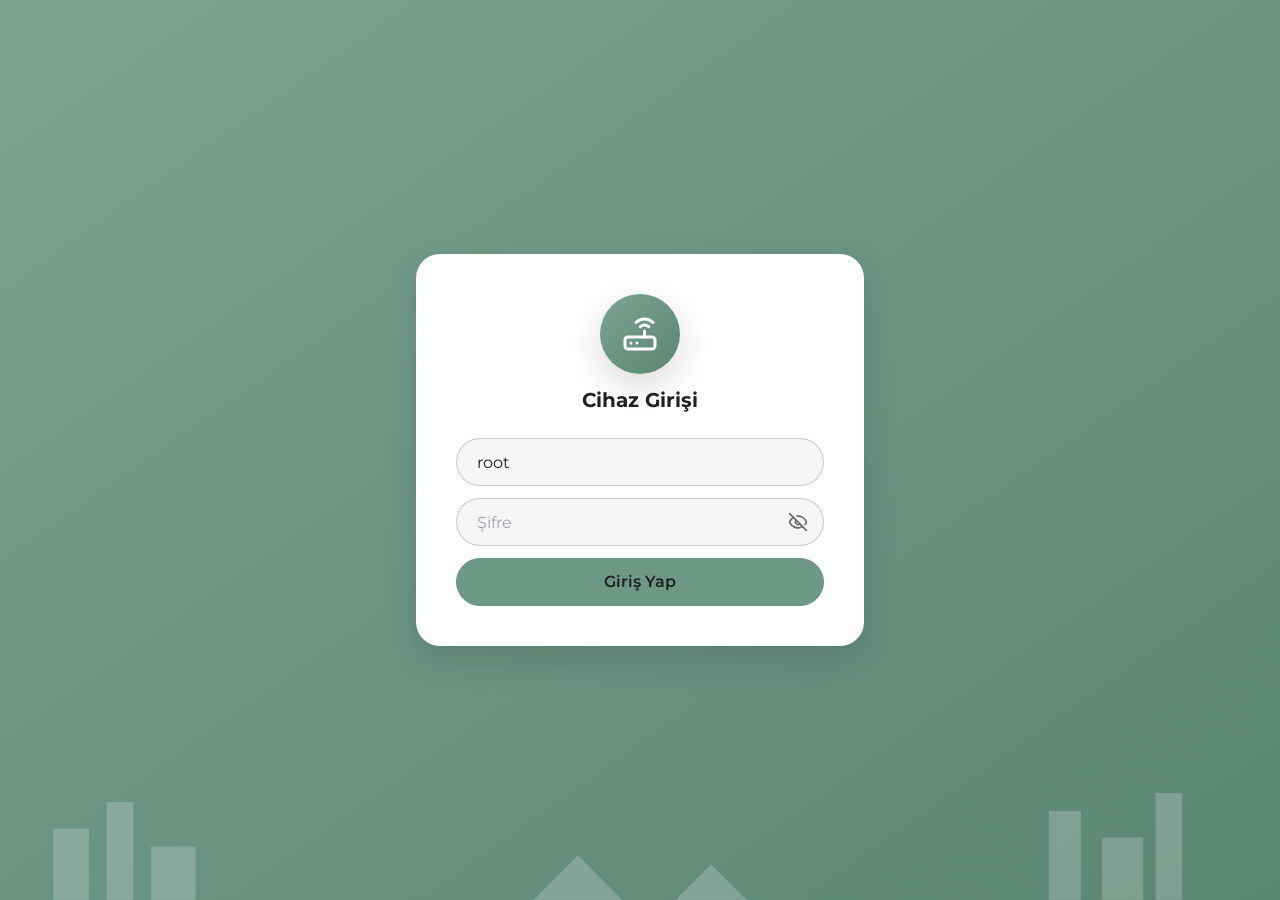
==== commit 5f2ec0b5: "renk plaeti düzenleme" ====
--- a/files/www/dash/index.html
+++ b/files/www/dash/index.html
@@ -4,8 +4,8 @@
   <meta charset="utf-8">
   <meta name="viewport" content="width=device-width, initial-scale=1">
   <title>H173 · 5G Panel</title>
-  <script type="module" crossorigin src="./assets/index-DhJauHwd.js"></script>
-  <link rel="stylesheet" crossorigin href="./assets/index-ByaXrd_l.css">
+  <script type="module" crossorigin src="./assets/index-CXAgQXMA.js"></script>
+  <link rel="stylesheet" crossorigin href="./assets/index-DKoLOupz.css">
 </head>
 <body>
   <div id="app"></div>
--- a/files/www/dash/assets/index-DKoLOupz.css
+++ b/files/www/dash/assets/index-DKoLOupz.css
@@ -0,0 +1 @@
+@font-face{font-family:Montserrat;font-style:normal;font-display:swap;font-weight:400;src:url(./montserrat-latin-400-normal-BLhwKU8k.woff2) format("woff2"),url(./montserrat-latin-400-normal-xItZbAXg.woff) format("woff")}@font-face{font-family:Montserrat;font-style:normal;font-display:swap;font-weight:500;src:url(./montserrat-latin-500-normal-DRFEGfly.woff2) format("woff2"),url(./montserrat-latin-500-normal-Dok2oTci.woff) format("woff")}@font-face{font-family:Montserrat;font-style:normal;font-display:swap;font-weight:600;src:url(./montserrat-latin-600-normal-UVxSCcoG.woff2) format("woff2"),url(./montserrat-latin-600-normal-CdhFl4lI.woff) format("woff")}@font-face{font-family:Montserrat;font-style:normal;font-display:swap;font-weight:700;src:url(./montserrat-latin-700-normal-BdjcYUrC.woff2) format("woff2"),url(./montserrat-latin-700-normal-BWkrl476.woff) format("woff")}@font-face{font-family:Montserrat;font-style:normal;font-display:swap;font-weight:400;src:url(./montserrat-latin-ext-400-normal-B8bwfy6Y.woff2) format("woff2"),url(./montserrat-latin-ext-400-normal-BffdBkAA.woff) format("woff")}@font-face{font-family:Montserrat;font-style:normal;font-display:swap;font-weight:500;src:url(./montserrat-latin-ext-500-normal-BKtbrd6n.woff2) format("woff2"),url(./montserrat-latin-ext-500-normal-DWPqqZgs.woff) format("woff")}@font-face{font-family:Montserrat;font-style:normal;font-display:swap;font-weight:600;src:url(./montserrat-latin-ext-600-normal-DSkTqI9L.woff2) format("woff2"),url(./montserrat-latin-ext-600-normal-CSDhkhgS.woff) format("woff")}@font-face{font-family:Montserrat;font-style:normal;font-display:swap;font-weight:700;src:url(./montserrat-latin-ext-700-normal-BOP2Nhf0.woff2) format("woff2"),url(./montserrat-latin-ext-700-normal-DdDFr05Z.woff) format("woff")}*,:before,:after{--tw-border-spacing-x: 0;--tw-border-spacing-y: 0;--tw-translate-x: 0;--tw-translate-y: 0;--tw-rotate: 0;--tw-skew-x: 0;--tw-skew-y: 0;--tw-scale-x: 1;--tw-scale-y: 1;--tw-pan-x: ;--tw-pan-y: ;--tw-pinch-zoom: ;--tw-scroll-snap-strictness: proximity;--tw-gradient-from-position: ;--tw-gradient-via-position: ;--tw-gradient-to-position: ;--tw-ordinal: ;--tw-slashed-zero: ;--tw-numeric-figure: ;--tw-numeric-spacing: ;--tw-numeric-fraction: ;--tw-ring-inset: ;--tw-ring-offset-width: 0px;--tw-ring-offset-color: #fff;--tw-ring-color: rgb(59 130 246 / .5);--tw-ring-offset-shadow: 0 0 #0000;--tw-ring-shadow: 0 0 #0000;--tw-shadow: 0 0 #0000;--tw-shadow-colored: 0 0 #0000;--tw-blur: ;--tw-brightness: ;--tw-contrast: ;--tw-grayscale: ;--tw-hue-rotate: ;--tw-invert: ;--tw-saturate: ;--tw-sepia: ;--tw-drop-shadow: ;--tw-backdrop-blur: ;--tw-backdrop-brightness: ;--tw-backdrop-contrast: ;--tw-backdrop-grayscale: ;--tw-backdrop-hue-rotate: ;--tw-backdrop-invert: ;--tw-backdrop-opacity: ;--tw-backdrop-saturate: ;--tw-backdrop-sepia: ;--tw-contain-size: ;--tw-contain-layout: ;--tw-contain-paint: ;--tw-contain-style: }::backdrop{--tw-border-spacing-x: 0;--tw-border-spacing-y: 0;--tw-translate-x: 0;--tw-translate-y: 0;--tw-rotate: 0;--tw-skew-x: 0;--tw-skew-y: 0;--tw-scale-x: 1;--tw-scale-y: 1;--tw-pan-x: ;--tw-pan-y: ;--tw-pinch-zoom: ;--tw-scroll-snap-strictness: proximity;--tw-gradient-from-position: ;--tw-gradient-via-position: ;--tw-gradient-to-position: ;--tw-ordinal: ;--tw-slashed-zero: ;--tw-numeric-figure: ;--tw-numeric-spacing: ;--tw-numeric-fraction: ;--tw-ring-inset: ;--tw-ring-offset-width: 0px;--tw-ring-offset-color: #fff;--tw-ring-color: rgb(59 130 246 / .5);--tw-ring-offset-shadow: 0 0 #0000;--tw-ring-shadow: 0 0 #0000;--tw-shadow: 0 0 #0000;--tw-shadow-colored: 0 0 #0000;--tw-blur: ;--tw-brightness: ;--tw-contrast: ;--tw-grayscale: ;--tw-hue-rotate: ;--tw-invert: ;--tw-saturate: ;--tw-sepia: ;--tw-drop-shadow: ;--tw-backdrop-blur: ;--tw-backdrop-brightness: ;--tw-backdrop-contrast: ;--tw-backdrop-grayscale: ;--tw-backdrop-hue-rotate: ;--tw-backdrop-invert: ;--tw-backdrop-opacity: ;--tw-backdrop-saturate: ;--tw-backdrop-sepia: ;--tw-contain-size: ;--tw-contain-layout: ;--tw-contain-paint: ;--tw-contain-style: }*,:before,:after{box-sizing:border-box;border-width:0;border-style:solid;border-color:#e5e7eb}:before,:after{--tw-content: ""}html,:host{line-height:1.5;-webkit-text-size-adjust:100%;-moz-tab-size:4;-o-tab-size:4;tab-size:4;font-family:Montserrat,system-ui,sans-serif;font-feature-settings:normal;font-variation-settings:normal;-webkit-tap-highlight-color:transparent}body{margin:0;line-height:inherit}hr{height:0;color:inherit;border-top-width:1px}abbr:where([title]){-webkit-text-decoration:underline dotted;text-decoration:underline dotted}h1,h2,h3,h4,h5,h6{font-size:inherit;font-weight:inherit}a{color:inherit;text-decoration:inherit}b,strong{font-weight:bolder}code,kbd,samp,pre{font-family:ui-monospace,SFMono-Regular,Menlo,Monaco,Consolas,Liberation Mono,Courier New,monospace;font-feature-settings:normal;font-variation-settings:normal;font-size:1em}small{font-size:80%}sub,sup{font-size:75%;line-height:0;position:relative;vertical-align:baseline}sub{bottom:-.25em}sup{top:-.5em}table{text-indent:0;border-color:inherit;border-collapse:collapse}button,input,optgroup,select,textarea{font-family:inherit;font-feature-settings:inherit;font-variation-settings:inherit;font-size:100%;font-weight:inherit;line-height:inherit;letter-spacing:inherit;color:inherit;margin:0;padding:0}button,select{text-transform:none}button,input:where([type=button]),input:where([type=reset]),input:where([type=submit]){-webkit-appearance:button;background-color:transparent;background-image:none}:-moz-focusring{outline:auto}:-moz-ui-invalid{box-shadow:none}progress{vertical-align:baseline}::-webkit-inner-spin-button,::-webkit-outer-spin-button{height:auto}[type=search]{-webkit-appearance:textfield;outline-offset:-2px}::-webkit-search-decoration{-webkit-appearance:none}::-webkit-file-upload-button{-webkit-appearance:button;font:inherit}summary{display:list-item}blockquote,dl,dd,h1,h2,h3,h4,h5,h6,hr,figure,p,pre{margin:0}fieldset{margin:0;padding:0}legend{padding:0}ol,ul,menu{list-style:none;margin:0;padding:0}dialog{padding:0}textarea{resize:vertical}input::-moz-placeholder,textarea::-moz-placeholder{opacity:1;color:#9ca3af}input::placeholder,textarea::placeholder{opacity:1;color:#9ca3af}button,[role=button]{cursor:pointer}:disabled{cursor:default}img,svg,video,canvas,audio,iframe,embed,object{display:block;vertical-align:middle}img,video{max-width:100%;height:auto}[hidden]:where(:not([hidden=until-found])){display:none}:root,[data-theme]{background-color:var(--fallback-b1,oklch(var(--b1)/1));color:var(--fallback-bc,oklch(var(--bc)/1))}@supports not (color: oklch(0% 0 0)){:root{color-scheme:light;--fallback-p: #491eff;--fallback-pc: #d4dbff;--fallback-s: #ff41c7;--fallback-sc: #fff9fc;--fallback-a: #00cfbd;--fallback-ac: #00100d;--fallback-n: #2b3440;--fallback-nc: #d7dde4;--fallback-b1: #ffffff;--fallback-b2: #e5e6e6;--fallback-b3: #e5e6e6;--fallback-bc: #1f2937;--fallback-in: #00b3f0;--fallback-inc: #000000;--fallback-su: #00ca92;--fallback-suc: #000000;--fallback-wa: #ffc22d;--fallback-wac: #000000;--fallback-er: #ff6f70;--fallback-erc: #000000}@media(prefers-color-scheme:dark){:root{color-scheme:dark;--fallback-p: #7582ff;--fallback-pc: #050617;--fallback-s: #ff71cf;--fallback-sc: #190211;--fallback-a: #00c7b5;--fallback-ac: #000e0c;--fallback-n: #2a323c;--fallback-nc: #a6adbb;--fallback-b1: #1d232a;--fallback-b2: #191e24;--fallback-b3: #15191e;--fallback-bc: #a6adbb;--fallback-in: #00b3f0;--fallback-inc: #000000;--fallback-su: #00ca92;--fallback-suc: #000000;--fallback-wa: #ffc22d;--fallback-wac: #000000;--fallback-er: #ff6f70;--fallback-erc: #000000}}}html{-webkit-tap-highlight-color:transparent}*{scrollbar-color:color-mix(in oklch,currentColor 35%,transparent) transparent}*:hover{scrollbar-color:color-mix(in oklch,currentColor 60%,transparent) transparent}:root{--p: 64.2923% .054271 166.892638;--inc: 12.8585% .010854 166.892638;--suc: 12.8585% .010854 166.892638;--animation-btn: .25s;--animation-input: .2s;--btn-focus-scale: .95;--border-btn: 1px;--tab-border: 1px;--pc: 24.7759% 0 0;--s: 84.5199% .035351 78.638867;--sc: 24.7759% 0 0;--a: 58.3676% .054275 166.037707;--ac: 100% 0 0;--n: 24.7759% 0 0;--nc: 97.3146% 0 0;--b1: 100% 0 0;--b2: 97.3146% 0 0;--b3: 89.449% 0 0;--bc: 24.7759% 0 0;--in: 64.2923% .054271 166.892638;--su: 64.2923% .054271 166.892638;--wa: 84.5199% .035351 78.638867;--wac: 24.7759% 0 0;--er: 24.7759% 0 0;--erc: 100% 0 0;--rounded-box: 1rem;--rounded-btn: .5rem;--rounded-badge: 999px;--tab-radius: .5rem}html,body,#app{height:100%}body{--tw-bg-opacity: 1;background-color:var(--fallback-b2,oklch(var(--b2)/var(--tw-bg-opacity, 1)));font-family:Montserrat,system-ui,sans-serif;--tw-text-opacity: 1;color:var(--fallback-bc,oklch(var(--bc)/var(--tw-text-opacity, 1)));-webkit-font-smoothing:antialiased;-moz-osx-font-smoothing:grayscale}.alert{display:grid;width:100%;grid-auto-flow:row;align-content:flex-start;align-items:center;justify-items:center;gap:1rem;text-align:center;border-radius:var(--rounded-box, 1rem);border-width:1px;--tw-border-opacity: 1;border-color:var(--fallback-b2,oklch(var(--b2)/var(--tw-border-opacity)));padding:1rem;--tw-text-opacity: 1;color:var(--fallback-bc,oklch(var(--bc)/var(--tw-text-opacity)));--alert-bg: var(--fallback-b2,oklch(var(--b2)/1));--alert-bg-mix: var(--fallback-b1,oklch(var(--b1)/1));background-color:var(--alert-bg)}@media(min-width:640px){.alert{grid-auto-flow:column;grid-template-columns:auto minmax(auto,1fr);justify-items:start;text-align:start}}.avatar.placeholder>div{display:flex;align-items:center;justify-content:center}.badge{display:inline-flex;align-items:center;justify-content:center;transition-property:color,background-color,border-color,text-decoration-color,fill,stroke,opacity,box-shadow,transform,filter,backdrop-filter;transition-timing-function:cubic-bezier(.4,0,.2,1);transition-timing-function:cubic-bezier(0,0,.2,1);transition-duration:.2s;height:1.25rem;font-size:.875rem;line-height:1.25rem;width:-moz-fit-content;width:fit-content;padding-left:.563rem;padding-right:.563rem;border-radius:var(--rounded-badge, 1.9rem);border-width:1px;--tw-border-opacity: 1;border-color:var(--fallback-b2,oklch(var(--b2)/var(--tw-border-opacity)));--tw-bg-opacity: 1;background-color:var(--fallback-b1,oklch(var(--b1)/var(--tw-bg-opacity)));--tw-text-opacity: 1;color:var(--fallback-bc,oklch(var(--bc)/var(--tw-text-opacity)))}@media(hover:hover){.checkbox-primary:hover{--tw-border-opacity: 1;border-color:var(--fallback-p,oklch(var(--p)/var(--tw-border-opacity)))}.label a:hover{--tw-text-opacity: 1;color:var(--fallback-bc,oklch(var(--bc)/var(--tw-text-opacity)))}.table tr.hover:hover,.table tr.hover:nth-child(2n):hover{--tw-bg-opacity: 1;background-color:var(--fallback-b2,oklch(var(--b2)/var(--tw-bg-opacity)))}}.btn{display:inline-flex;height:3rem;min-height:3rem;flex-shrink:0;cursor:pointer;-webkit-user-select:none;-moz-user-select:none;user-select:none;flex-wrap:wrap;align-items:center;justify-content:center;border-radius:var(--rounded-btn, .5rem);border-color:transparent;border-color:oklch(var(--btn-color, var(--b2)) / var(--tw-border-opacity));padding-left:1rem;padding-right:1rem;text-align:center;font-size:.875rem;line-height:1em;gap:.5rem;font-weight:600;text-decoration-line:none;transition-duration:.2s;transition-timing-function:cubic-bezier(0,0,.2,1);border-width:var(--border-btn, 1px);transition-property:color,background-color,border-color,opacity,box-shadow,transform;--tw-text-opacity: 1;color:var(--fallback-bc,oklch(var(--bc)/var(--tw-text-opacity)));--tw-shadow: 0 1px 2px 0 rgb(0 0 0 / .05);--tw-shadow-colored: 0 1px 2px 0 var(--tw-shadow-color);box-shadow:var(--tw-ring-offset-shadow, 0 0 #0000),var(--tw-ring-shadow, 0 0 #0000),var(--tw-shadow);outline-color:var(--fallback-bc,oklch(var(--bc)/1));background-color:oklch(var(--btn-color, var(--b2)) / var(--tw-bg-opacity));--tw-bg-opacity: 1;--tw-border-opacity: 1}.btn-disabled,.btn[disabled],.btn:disabled{pointer-events:none}:where(.btn:is(input[type=checkbox])),:where(.btn:is(input[type=radio])){width:auto;-webkit-appearance:none;-moz-appearance:none;appearance:none}.btn:is(input[type=checkbox]):after,.btn:is(input[type=radio]):after{--tw-content: attr(aria-label);content:var(--tw-content)}.checkbox{flex-shrink:0;--chkbg: var(--fallback-bc,oklch(var(--bc)/1));--chkfg: var(--fallback-b1,oklch(var(--b1)/1));height:1.5rem;width:1.5rem;cursor:pointer;-webkit-appearance:none;-moz-appearance:none;appearance:none;border-radius:var(--rounded-btn, .5rem);border-width:1px;border-color:var(--fallback-bc,oklch(var(--bc)/var(--tw-border-opacity)));--tw-border-opacity: .2}:root .countdown{line-height:1em}.countdown{display:inline-flex}.countdown>*{height:1em;display:inline-block;overflow-y:hidden}.countdown>*:before{position:relative;content:"00\a 01\a 02\a 03\a 04\a 05\a 06\a 07\a 08\a 09\a 10\a 11\a 12\a 13\a 14\a 15\a 16\a 17\a 18\a 19\a 20\a 21\a 22\a 23\a 24\a 25\a 26\a 27\a 28\a 29\a 30\a 31\a 32\a 33\a 34\a 35\a 36\a 37\a 38\a 39\a 40\a 41\a 42\a 43\a 44\a 45\a 46\a 47\a 48\a 49\a 50\a 51\a 52\a 53\a 54\a 55\a 56\a 57\a 58\a 59\a 60\a 61\a 62\a 63\a 64\a 65\a 66\a 67\a 68\a 69\a 70\a 71\a 72\a 73\a 74\a 75\a 76\a 77\a 78\a 79\a 80\a 81\a 82\a 83\a 84\a 85\a 86\a 87\a 88\a 89\a 90\a 91\a 92\a 93\a 94\a 95\a 96\a 97\a 98\a 99\a";white-space:pre;top:calc(var(--value) * -1em);text-align:center;transition:all 1s cubic-bezier(1,0,0,1)}@media(hover:hover){.btm-nav>*.disabled:hover,.btm-nav>*[disabled]:hover{pointer-events:none;--tw-border-opacity: 0;background-color:var(--fallback-n,oklch(var(--n)/var(--tw-bg-opacity)));--tw-bg-opacity: .1;color:var(--fallback-bc,oklch(var(--bc)/var(--tw-text-opacity)));--tw-text-opacity: .2}.btn:hover{--tw-border-opacity: 1;border-color:var(--fallback-b3,oklch(var(--b3)/var(--tw-border-opacity)));--tw-bg-opacity: 1;background-color:var(--fallback-b3,oklch(var(--b3)/var(--tw-bg-opacity)))}@supports (color: color-mix(in oklab,black,black)){.btn:hover{background-color:color-mix(in oklab,oklch(var(--btn-color, var(--b2)) / var(--tw-bg-opacity, 1)) 90%,black);border-color:color-mix(in oklab,oklch(var(--btn-color, var(--b2)) / var(--tw-border-opacity, 1)) 90%,black)}}@supports not (color: oklch(0% 0 0)){.btn:hover{background-color:var(--btn-color, var(--fallback-b2));border-color:var(--btn-color, var(--fallback-b2))}}.btn.glass:hover{--glass-opacity: 25%;--glass-border-opacity: 15%}.btn-ghost:hover{border-color:transparent}@supports (color: oklch(0% 0 0)){.btn-ghost:hover{background-color:var(--fallback-bc,oklch(var(--bc)/.2))}}.btn-outline:hover{--tw-border-opacity: 1;border-color:var(--fallback-bc,oklch(var(--bc)/var(--tw-border-opacity)));--tw-bg-opacity: 1;background-color:var(--fallback-bc,oklch(var(--bc)/var(--tw-bg-opacity)));--tw-text-opacity: 1;color:var(--fallback-b1,oklch(var(--b1)/var(--tw-text-opacity)))}.btn-outline.btn-primary:hover{--tw-text-opacity: 1;color:var(--fallback-pc,oklch(var(--pc)/var(--tw-text-opacity)))}@supports (color: color-mix(in oklab,black,black)){.btn-outline.btn-primary:hover{background-color:color-mix(in oklab,var(--fallback-p,oklch(var(--p)/1)) 90%,black);border-color:color-mix(in oklab,var(--fallback-p,oklch(var(--p)/1)) 90%,black)}}.btn-outline.btn-secondary:hover{--tw-text-opacity: 1;color:var(--fallback-sc,oklch(var(--sc)/var(--tw-text-opacity)))}@supports (color: color-mix(in oklab,black,black)){.btn-outline.btn-secondary:hover{background-color:color-mix(in oklab,var(--fallback-s,oklch(var(--s)/1)) 90%,black);border-color:color-mix(in oklab,var(--fallback-s,oklch(var(--s)/1)) 90%,black)}}.btn-outline.btn-accent:hover{--tw-text-opacity: 1;color:var(--fallback-ac,oklch(var(--ac)/var(--tw-text-opacity)))}@supports (color: color-mix(in oklab,black,black)){.btn-outline.btn-accent:hover{background-color:color-mix(in oklab,var(--fallback-a,oklch(var(--a)/1)) 90%,black);border-color:color-mix(in oklab,var(--fallback-a,oklch(var(--a)/1)) 90%,black)}}.btn-outline.btn-success:hover{--tw-text-opacity: 1;color:var(--fallback-suc,oklch(var(--suc)/var(--tw-text-opacity)))}@supports (color: color-mix(in oklab,black,black)){.btn-outline.btn-success:hover{background-color:color-mix(in oklab,var(--fallback-su,oklch(var(--su)/1)) 90%,black);border-color:color-mix(in oklab,var(--fallback-su,oklch(var(--su)/1)) 90%,black)}}.btn-outline.btn-info:hover{--tw-text-opacity: 1;color:var(--fallback-inc,oklch(var(--inc)/var(--tw-text-opacity)))}@supports (color: color-mix(in oklab,black,black)){.btn-outline.btn-info:hover{background-color:color-mix(in oklab,var(--fallback-in,oklch(var(--in)/1)) 90%,black);border-color:color-mix(in oklab,var(--fallback-in,oklch(var(--in)/1)) 90%,black)}}.btn-outline.btn-warning:hover{--tw-text-opacity: 1;color:var(--fallback-wac,oklch(var(--wac)/var(--tw-text-opacity)))}@supports (color: color-mix(in oklab,black,black)){.btn-outline.btn-warning:hover{background-color:color-mix(in oklab,var(--fallback-wa,oklch(var(--wa)/1)) 90%,black);border-color:color-mix(in oklab,var(--fallback-wa,oklch(var(--wa)/1)) 90%,black)}}.btn-outline.btn-error:hover{--tw-text-opacity: 1;color:var(--fallback-erc,oklch(var(--erc)/var(--tw-text-opacity)))}@supports (color: color-mix(in oklab,black,black)){.btn-outline.btn-error:hover{background-color:color-mix(in oklab,var(--fallback-er,oklch(var(--er)/1)) 90%,black);border-color:color-mix(in oklab,var(--fallback-er,oklch(var(--er)/1)) 90%,black)}}.btn-disabled:hover,.btn[disabled]:hover,.btn:disabled:hover{--tw-border-opacity: 0;background-color:var(--fallback-n,oklch(var(--n)/var(--tw-bg-opacity)));--tw-bg-opacity: .2;color:var(--fallback-bc,oklch(var(--bc)/var(--tw-text-opacity)));--tw-text-opacity: .2}@supports (color: color-mix(in oklab,black,black)){.btn:is(input[type=checkbox]:checked):hover,.btn:is(input[type=radio]:checked):hover{background-color:color-mix(in oklab,var(--fallback-p,oklch(var(--p)/1)) 90%,black);border-color:color-mix(in oklab,var(--fallback-p,oklch(var(--p)/1)) 90%,black)}}}.form-control{display:flex;flex-direction:column}.label{display:flex;-webkit-user-select:none;-moz-user-select:none;user-select:none;align-items:center;justify-content:space-between;padding:.5rem .25rem}.input{flex-shrink:1;-webkit-appearance:none;-moz-appearance:none;appearance:none;height:3rem;padding-left:1rem;padding-right:1rem;font-size:1rem;line-height:2;line-height:1.5rem;border-radius:var(--rounded-btn, .5rem);border-width:1px;border-color:transparent;--tw-bg-opacity: 1;background-color:var(--fallback-b1,oklch(var(--b1)/var(--tw-bg-opacity)))}.input[type=number]::-webkit-inner-spin-button,.input-md[type=number]::-webkit-inner-spin-button{margin-top:-1rem;margin-bottom:-1rem;margin-inline-end:-1rem}.input-xs[type=number]::-webkit-inner-spin-button{margin-top:-.25rem;margin-bottom:-.25rem;margin-inline-end:-0px}.input-sm[type=number]::-webkit-inner-spin-button{margin-top:0;margin-bottom:0;margin-inline-end:-0px}.join{display:inline-flex;align-items:stretch;border-radius:var(--rounded-btn, .5rem)}.join :where(.join-item){border-start-end-radius:0;border-end-end-radius:0;border-end-start-radius:0;border-start-start-radius:0}.join .join-item:not(:first-child):not(:last-child),.join *:not(:first-child):not(:last-child) .join-item{border-start-end-radius:0;border-end-end-radius:0;border-end-start-radius:0;border-start-start-radius:0}.join .join-item:first-child:not(:last-child),.join *:first-child:not(:last-child) .join-item{border-start-end-radius:0;border-end-end-radius:0}.join .dropdown .join-item:first-child:not(:last-child),.join *:first-child:not(:last-child) .dropdown .join-item{border-start-end-radius:inherit;border-end-end-radius:inherit}.join :where(.join-item:first-child:not(:last-child)),.join :where(*:first-child:not(:last-child) .join-item){border-end-start-radius:inherit;border-start-start-radius:inherit}.join .join-item:last-child:not(:first-child),.join *:last-child:not(:first-child) .join-item{border-end-start-radius:0;border-start-start-radius:0}.join :where(.join-item:last-child:not(:first-child)),.join :where(*:last-child:not(:first-child) .join-item){border-start-end-radius:inherit;border-end-end-radius:inherit}@supports not selector(:has(*)){:where(.join *){border-radius:inherit}}@supports selector(:has(*)){:where(.join *:has(.join-item)){border-radius:inherit}}.mask{-webkit-mask-size:contain;mask-size:contain;-webkit-mask-repeat:no-repeat;mask-repeat:no-repeat;-webkit-mask-position:center;mask-position:center}.menu li.disabled{cursor:not-allowed;-webkit-user-select:none;-moz-user-select:none;user-select:none;color:var(--fallback-bc,oklch(var(--bc)/.3))}:where(.menu li) .badge{justify-self:end}.modal{pointer-events:none;position:fixed;top:0;right:0;bottom:0;left:0;margin:0;display:grid;height:100%;max-height:none;width:100%;max-width:none;justify-items:center;padding:0;opacity:0;overscroll-behavior:contain;z-index:999;background-color:transparent;color:inherit;transition-duration:.2s;transition-timing-function:cubic-bezier(0,0,.2,1);transition-property:transform,opacity,visibility;overflow-y:hidden}:where(.modal){align-items:center}.modal-open,.modal:target,.modal-toggle:checked+.modal,.modal[open]{pointer-events:auto;visibility:visible;opacity:1}:root:has(:is(.modal-open,.modal:target,.modal-toggle:checked+.modal,.modal[open])){overflow:hidden;scrollbar-gutter:stable}.progress{position:relative;width:100%;-webkit-appearance:none;-moz-appearance:none;appearance:none;overflow:hidden;height:.5rem;border-radius:var(--rounded-box, 1rem);background-color:var(--fallback-bc,oklch(var(--bc)/.2))}.select{display:inline-flex;cursor:pointer;-webkit-user-select:none;-moz-user-select:none;user-select:none;-webkit-appearance:none;-moz-appearance:none;appearance:none;height:3rem;min-height:3rem;padding-inline-start:1rem;padding-inline-end:2.5rem;font-size:.875rem;line-height:1.25rem;line-height:2;border-radius:var(--rounded-btn, .5rem);border-width:1px;border-color:transparent;--tw-bg-opacity: 1;background-color:var(--fallback-b1,oklch(var(--b1)/var(--tw-bg-opacity)));background-image:linear-gradient(45deg,transparent 50%,currentColor 50%),linear-gradient(135deg,currentColor 50%,transparent 50%);background-position:calc(100% - 20px) calc(1px + 50%),calc(100% - 16.1px) calc(1px + 50%);background-size:4px 4px,4px 4px;background-repeat:no-repeat}.select[multiple]{height:auto}.stats{display:inline-grid;border-radius:var(--rounded-box, 1rem);--tw-bg-opacity: 1;background-color:var(--fallback-b1,oklch(var(--b1)/var(--tw-bg-opacity)));--tw-text-opacity: 1;color:var(--fallback-bc,oklch(var(--bc)/var(--tw-text-opacity)))}:where(.stats){grid-auto-flow:column;overflow-x:auto}.table{position:relative;width:100%;border-radius:var(--rounded-box, 1rem);text-align:left;font-size:.875rem;line-height:1.25rem}.table :where(.table-pin-rows thead tr){position:sticky;top:0;z-index:1;--tw-bg-opacity: 1;background-color:var(--fallback-b1,oklch(var(--b1)/var(--tw-bg-opacity)))}.table :where(.table-pin-rows tfoot tr){position:sticky;bottom:0;z-index:1;--tw-bg-opacity: 1;background-color:var(--fallback-b1,oklch(var(--b1)/var(--tw-bg-opacity)))}.table :where(.table-pin-cols tr th){position:sticky;left:0;right:0;--tw-bg-opacity: 1;background-color:var(--fallback-b1,oklch(var(--b1)/var(--tw-bg-opacity)))}.textarea{min-height:3rem;flex-shrink:1;padding:.5rem 1rem;font-size:.875rem;line-height:1.25rem;line-height:2;border-radius:var(--rounded-btn, .5rem);border-width:1px;border-color:transparent;--tw-bg-opacity: 1;background-color:var(--fallback-b1,oklch(var(--b1)/var(--tw-bg-opacity)))}.toggle{flex-shrink:0;--tglbg: var(--fallback-b1,oklch(var(--b1)/1));--handleoffset: 1.5rem;--handleoffsetcalculator: calc(var(--handleoffset) * -1);--togglehandleborder: 0 0;height:1.5rem;width:3rem;cursor:pointer;-webkit-appearance:none;-moz-appearance:none;appearance:none;border-radius:var(--rounded-badge, 1.9rem);border-width:1px;border-color:currentColor;background-color:currentColor;color:var(--fallback-bc,oklch(var(--bc)/.5));transition:background,box-shadow var(--animation-input, .2s) ease-out;box-shadow:var(--handleoffsetcalculator) 0 0 2px var(--tglbg) inset,0 0 0 2px var(--tglbg) inset,var(--togglehandleborder)}.alert-warning{border-color:var(--fallback-wa,oklch(var(--wa)/.2));--tw-text-opacity: 1;color:var(--fallback-wac,oklch(var(--wac)/var(--tw-text-opacity)));--alert-bg: var(--fallback-wa,oklch(var(--wa)/1));--alert-bg-mix: var(--fallback-b1,oklch(var(--b1)/1))}.badge-error{border-color:transparent;--tw-bg-opacity: 1;background-color:var(--fallback-er,oklch(var(--er)/var(--tw-bg-opacity)));--tw-text-opacity: 1;color:var(--fallback-erc,oklch(var(--erc)/var(--tw-text-opacity)))}.badge-outline.badge-error{--tw-text-opacity: 1;color:var(--fallback-er,oklch(var(--er)/var(--tw-text-opacity)))}.btm-nav>*.disabled,.btm-nav>*[disabled]{pointer-events:none;--tw-border-opacity: 0;background-color:var(--fallback-n,oklch(var(--n)/var(--tw-bg-opacity)));--tw-bg-opacity: .1;color:var(--fallback-bc,oklch(var(--bc)/var(--tw-text-opacity)));--tw-text-opacity: .2}.btm-nav>* .label{font-size:1rem;line-height:1.5rem}@media(prefers-reduced-motion:no-preference){.btn{animation:button-pop var(--animation-btn, .25s) ease-out}}.btn:active:hover,.btn:active:focus{animation:button-pop 0s ease-out;transform:scale(var(--btn-focus-scale, .97))}@supports not (color: oklch(0% 0 0)){.btn{background-color:var(--btn-color, var(--fallback-b2));border-color:var(--btn-color, var(--fallback-b2))}.btn-primary{--btn-color: var(--fallback-p)}.btn-success{--btn-color: var(--fallback-su)}.btn-warning{--btn-color: var(--fallback-wa)}.btn-error{--btn-color: var(--fallback-er)}}@supports (color: color-mix(in oklab,black,black)){.btn-outline.btn-primary.btn-active{background-color:color-mix(in oklab,var(--fallback-p,oklch(var(--p)/1)) 90%,black);border-color:color-mix(in oklab,var(--fallback-p,oklch(var(--p)/1)) 90%,black)}.btn-outline.btn-secondary.btn-active{background-color:color-mix(in oklab,var(--fallback-s,oklch(var(--s)/1)) 90%,black);border-color:color-mix(in oklab,var(--fallback-s,oklch(var(--s)/1)) 90%,black)}.btn-outline.btn-accent.btn-active{background-color:color-mix(in oklab,var(--fallback-a,oklch(var(--a)/1)) 90%,black);border-color:color-mix(in oklab,var(--fallback-a,oklch(var(--a)/1)) 90%,black)}.btn-outline.btn-success.btn-active{background-color:color-mix(in oklab,var(--fallback-su,oklch(var(--su)/1)) 90%,black);border-color:color-mix(in oklab,var(--fallback-su,oklch(var(--su)/1)) 90%,black)}.btn-outline.btn-info.btn-active{background-color:color-mix(in oklab,var(--fallback-in,oklch(var(--in)/1)) 90%,black);border-color:color-mix(in oklab,var(--fallback-in,oklch(var(--in)/1)) 90%,black)}.btn-outline.btn-warning.btn-active{background-color:color-mix(in oklab,var(--fallback-wa,oklch(var(--wa)/1)) 90%,black);border-color:color-mix(in oklab,var(--fallback-wa,oklch(var(--wa)/1)) 90%,black)}.btn-outline.btn-error.btn-active{background-color:color-mix(in oklab,var(--fallback-er,oklch(var(--er)/1)) 90%,black);border-color:color-mix(in oklab,var(--fallback-er,oklch(var(--er)/1)) 90%,black)}}.btn:focus-visible{outline-style:solid;outline-width:2px;outline-offset:2px}.btn-primary{--tw-text-opacity: 1;color:var(--fallback-pc,oklch(var(--pc)/var(--tw-text-opacity)));outline-color:var(--fallback-p,oklch(var(--p)/1))}@supports (color: oklch(0% 0 0)){.btn-primary{--btn-color: var(--p)}.btn-success{--btn-color: var(--su)}.btn-warning{--btn-color: var(--wa)}.btn-error{--btn-color: var(--er)}}.btn-success{--tw-text-opacity: 1;color:var(--fallback-suc,oklch(var(--suc)/var(--tw-text-opacity)));outline-color:var(--fallback-su,oklch(var(--su)/1))}.btn-warning{--tw-text-opacity: 1;color:var(--fallback-wac,oklch(var(--wac)/var(--tw-text-opacity)));outline-color:var(--fallback-wa,oklch(var(--wa)/1))}.btn-error{--tw-text-opacity: 1;color:var(--fallback-erc,oklch(var(--erc)/var(--tw-text-opacity)));outline-color:var(--fallback-er,oklch(var(--er)/1))}.btn.glass{--tw-shadow: 0 0 #0000;--tw-shadow-colored: 0 0 #0000;box-shadow:var(--tw-ring-offset-shadow, 0 0 #0000),var(--tw-ring-shadow, 0 0 #0000),var(--tw-shadow);outline-color:currentColor}.btn.glass.btn-active{--glass-opacity: 25%;--glass-border-opacity: 15%}.btn-ghost{border-width:1px;border-color:transparent;background-color:transparent;color:currentColor;--tw-shadow: 0 0 #0000;--tw-shadow-colored: 0 0 #0000;box-shadow:var(--tw-ring-offset-shadow, 0 0 #0000),var(--tw-ring-shadow, 0 0 #0000),var(--tw-shadow);outline-color:currentColor}.btn-ghost.btn-active{border-color:transparent;background-color:var(--fallback-bc,oklch(var(--bc)/.2))}.btn-outline{border-color:currentColor;background-color:transparent;--tw-text-opacity: 1;color:var(--fallback-bc,oklch(var(--bc)/var(--tw-text-opacity)));--tw-shadow: 0 0 #0000;--tw-shadow-colored: 0 0 #0000;box-shadow:var(--tw-ring-offset-shadow, 0 0 #0000),var(--tw-ring-shadow, 0 0 #0000),var(--tw-shadow)}.btn-outline.btn-active{--tw-border-opacity: 1;border-color:var(--fallback-bc,oklch(var(--bc)/var(--tw-border-opacity)));--tw-bg-opacity: 1;background-color:var(--fallback-bc,oklch(var(--bc)/var(--tw-bg-opacity)));--tw-text-opacity: 1;color:var(--fallback-b1,oklch(var(--b1)/var(--tw-text-opacity)))}.btn-outline.btn-primary{--tw-text-opacity: 1;color:var(--fallback-p,oklch(var(--p)/var(--tw-text-opacity)))}.btn-outline.btn-primary.btn-active{--tw-text-opacity: 1;color:var(--fallback-pc,oklch(var(--pc)/var(--tw-text-opacity)))}.btn-outline.btn-secondary{--tw-text-opacity: 1;color:var(--fallback-s,oklch(var(--s)/var(--tw-text-opacity)))}.btn-outline.btn-secondary.btn-active{--tw-text-opacity: 1;color:var(--fallback-sc,oklch(var(--sc)/var(--tw-text-opacity)))}.btn-outline.btn-accent{--tw-text-opacity: 1;color:var(--fallback-a,oklch(var(--a)/var(--tw-text-opacity)))}.btn-outline.btn-accent.btn-active{--tw-text-opacity: 1;color:var(--fallback-ac,oklch(var(--ac)/var(--tw-text-opacity)))}.btn-outline.btn-success{--tw-text-opacity: 1;color:var(--fallback-su,oklch(var(--su)/var(--tw-text-opacity)))}.btn-outline.btn-success.btn-active{--tw-text-opacity: 1;color:var(--fallback-suc,oklch(var(--suc)/var(--tw-text-opacity)))}.btn-outline.btn-info{--tw-text-opacity: 1;color:var(--fallback-in,oklch(var(--in)/var(--tw-text-opacity)))}.btn-outline.btn-info.btn-active{--tw-text-opacity: 1;color:var(--fallback-inc,oklch(var(--inc)/var(--tw-text-opacity)))}.btn-outline.btn-warning{--tw-text-opacity: 1;color:var(--fallback-wa,oklch(var(--wa)/var(--tw-text-opacity)))}.btn-outline.btn-warning.btn-active{--tw-text-opacity: 1;color:var(--fallback-wac,oklch(var(--wac)/var(--tw-text-opacity)))}.btn-outline.btn-error{--tw-text-opacity: 1;color:var(--fallback-er,oklch(var(--er)/var(--tw-text-opacity)))}.btn-outline.btn-error.btn-active{--tw-text-opacity: 1;color:var(--fallback-erc,oklch(var(--erc)/var(--tw-text-opacity)))}.btn.btn-disabled,.btn[disabled],.btn:disabled{--tw-border-opacity: 0;background-color:var(--fallback-n,oklch(var(--n)/var(--tw-bg-opacity)));--tw-bg-opacity: .2;color:var(--fallback-bc,oklch(var(--bc)/var(--tw-text-opacity)));--tw-text-opacity: .2}.btn:is(input[type=checkbox]:checked),.btn:is(input[type=radio]:checked){--tw-border-opacity: 1;border-color:var(--fallback-p,oklch(var(--p)/var(--tw-border-opacity)));--tw-bg-opacity: 1;background-color:var(--fallback-p,oklch(var(--p)/var(--tw-bg-opacity)));--tw-text-opacity: 1;color:var(--fallback-pc,oklch(var(--pc)/var(--tw-text-opacity)))}.btn:is(input[type=checkbox]:checked):focus-visible,.btn:is(input[type=radio]:checked):focus-visible{outline-color:var(--fallback-p,oklch(var(--p)/1))}@keyframes button-pop{0%{transform:scale(var(--btn-focus-scale, .98))}40%{transform:scale(1.02)}to{transform:scale(1)}}.checkbox:focus{box-shadow:none}.checkbox:focus-visible{outline-style:solid;outline-width:2px;outline-offset:2px;outline-color:var(--fallback-bc,oklch(var(--bc)/1))}.checkbox:disabled{border-width:0px;cursor:not-allowed;border-color:transparent;--tw-bg-opacity: 1;background-color:var(--fallback-bc,oklch(var(--bc)/var(--tw-bg-opacity)));opacity:.2}.checkbox:checked,.checkbox[aria-checked=true]{background-repeat:no-repeat;animation:checkmark var(--animation-input, .2s) ease-out;background-color:var(--chkbg);background-image:linear-gradient(-45deg,transparent 65%,var(--chkbg) 65.99%),linear-gradient(45deg,transparent 75%,var(--chkbg) 75.99%),linear-gradient(-45deg,var(--chkbg) 40%,transparent 40.99%),linear-gradient(45deg,var(--chkbg) 30%,var(--chkfg) 30.99%,var(--chkfg) 40%,transparent 40.99%),linear-gradient(-45deg,var(--chkfg) 50%,var(--chkbg) 50.99%)}.checkbox:indeterminate{--tw-bg-opacity: 1;background-color:var(--fallback-bc,oklch(var(--bc)/var(--tw-bg-opacity)));background-repeat:no-repeat;animation:checkmark var(--animation-input, .2s) ease-out;background-image:linear-gradient(90deg,transparent 80%,var(--chkbg) 80%),linear-gradient(-90deg,transparent 80%,var(--chkbg) 80%),linear-gradient(0deg,var(--chkbg) 43%,var(--chkfg) 43%,var(--chkfg) 57%,var(--chkbg) 57%)}.checkbox-primary{--chkbg: var(--fallback-p,oklch(var(--p)/1));--chkfg: var(--fallback-pc,oklch(var(--pc)/1));--tw-border-opacity: 1;border-color:var(--fallback-p,oklch(var(--p)/var(--tw-border-opacity)))}.checkbox-primary:focus-visible{outline-color:var(--fallback-p,oklch(var(--p)/1))}.checkbox-primary:checked,.checkbox-primary[aria-checked=true]{--tw-border-opacity: 1;border-color:var(--fallback-p,oklch(var(--p)/var(--tw-border-opacity)));--tw-bg-opacity: 1;background-color:var(--fallback-p,oklch(var(--p)/var(--tw-bg-opacity)));--tw-text-opacity: 1;color:var(--fallback-pc,oklch(var(--pc)/var(--tw-text-opacity)))}@keyframes checkmark{0%{background-position-y:5px}50%{background-position-y:-2px}to{background-position-y:0}}.input input{--tw-bg-opacity: 1;background-color:var(--fallback-p,oklch(var(--p)/var(--tw-bg-opacity)));background-color:transparent}.input input:focus{outline:2px solid transparent;outline-offset:2px}.input[list]::-webkit-calendar-picker-indicator{line-height:1em}.input-bordered{border-color:var(--fallback-bc,oklch(var(--bc)/.2))}.input:focus,.input:focus-within{box-shadow:none;border-color:var(--fallback-bc,oklch(var(--bc)/.2));outline-style:solid;outline-width:2px;outline-offset:2px;outline-color:var(--fallback-bc,oklch(var(--bc)/.2))}.input:has(>input[disabled]),.input-disabled,.input:disabled,.input[disabled]{cursor:not-allowed;--tw-border-opacity: 1;border-color:var(--fallback-b2,oklch(var(--b2)/var(--tw-border-opacity)));--tw-bg-opacity: 1;background-color:var(--fallback-b2,oklch(var(--b2)/var(--tw-bg-opacity)));color:var(--fallback-bc,oklch(var(--bc)/.4))}.input:has(>input[disabled])::-moz-placeholder,.input-disabled::-moz-placeholder,.input:disabled::-moz-placeholder,.input[disabled]::-moz-placeholder{color:var(--fallback-bc,oklch(var(--bc)/var(--tw-placeholder-opacity)));--tw-placeholder-opacity: .2}.input:has(>input[disabled])::placeholder,.input-disabled::placeholder,.input:disabled::placeholder,.input[disabled]::placeholder{color:var(--fallback-bc,oklch(var(--bc)/var(--tw-placeholder-opacity)));--tw-placeholder-opacity: .2}.input:has(>input[disabled])>input[disabled]{cursor:not-allowed}.input::-webkit-date-and-time-value{text-align:inherit}.join>:where(*:not(:first-child)){margin-top:0;margin-bottom:0;margin-inline-start:-1px}.join>:where(*:not(:first-child)):is(.btn){margin-inline-start:calc(var(--border-btn) * -1)}.join-item:focus{isolation:isolate}.\!loading{pointer-events:none!important;display:inline-block!important;aspect-ratio:1 / 1!important;width:1.5rem!important;background-color:currentColor!important;-webkit-mask-size:100%!important;mask-size:100%!important;-webkit-mask-repeat:no-repeat!important;mask-repeat:no-repeat!important;-webkit-mask-position:center!important;mask-position:center!important;-webkit-mask-image:url("data:image/svg+xml,%3Csvg width='24' height='24' stroke='black' viewBox='0 0 24 24' xmlns='http://www.w3.org/2000/svg'%3E%3Cg transform-origin='center'%3E%3Ccircle cx='12' cy='12' r='9.5' fill='none' stroke-width='3' stroke-linecap='round'%3E%3CanimateTransform attributeName='transform' type='rotate' from='0 12 12' to='360 12 12' dur='2s' repeatCount='indefinite'/%3E%3Canimate attributeName='stroke-dasharray' values='0,150;42,150;42,150' keyTimes='0;0.475;1' dur='1.5s' repeatCount='indefinite'/%3E%3Canimate attributeName='stroke-dashoffset' values='0;-16;-59' keyTimes='0;0.475;1' dur='1.5s' repeatCount='indefinite'/%3E%3C/circle%3E%3C/g%3E%3C/svg%3E")!important;mask-image:url("data:image/svg+xml,%3Csvg width='24' height='24' stroke='black' viewBox='0 0 24 24' xmlns='http://www.w3.org/2000/svg'%3E%3Cg transform-origin='center'%3E%3Ccircle cx='12' cy='12' r='9.5' fill='none' stroke-width='3' stroke-linecap='round'%3E%3CanimateTransform attributeName='transform' type='rotate' from='0 12 12' to='360 12 12' dur='2s' repeatCount='indefinite'/%3E%3Canimate attributeName='stroke-dasharray' values='0,150;42,150;42,150' keyTimes='0;0.475;1' dur='1.5s' repeatCount='indefinite'/%3E%3Canimate attributeName='stroke-dashoffset' values='0;-16;-59' keyTimes='0;0.475;1' dur='1.5s' repeatCount='indefinite'/%3E%3C/circle%3E%3C/g%3E%3C/svg%3E")!important}.loading{pointer-events:none;display:inline-block;aspect-ratio:1 / 1;width:1.5rem;background-color:currentColor;-webkit-mask-size:100%;mask-size:100%;-webkit-mask-repeat:no-repeat;mask-repeat:no-repeat;-webkit-mask-position:center;mask-position:center;-webkit-mask-image:url("data:image/svg+xml,%3Csvg width='24' height='24' stroke='black' viewBox='0 0 24 24' xmlns='http://www.w3.org/2000/svg'%3E%3Cg transform-origin='center'%3E%3Ccircle cx='12' cy='12' r='9.5' fill='none' stroke-width='3' stroke-linecap='round'%3E%3CanimateTransform attributeName='transform' type='rotate' from='0 12 12' to='360 12 12' dur='2s' repeatCount='indefinite'/%3E%3Canimate attributeName='stroke-dasharray' values='0,150;42,150;42,150' keyTimes='0;0.475;1' dur='1.5s' repeatCount='indefinite'/%3E%3Canimate attributeName='stroke-dashoffset' values='0;-16;-59' keyTimes='0;0.475;1' dur='1.5s' repeatCount='indefinite'/%3E%3C/circle%3E%3C/g%3E%3C/svg%3E");mask-image:url("data:image/svg+xml,%3Csvg width='24' height='24' stroke='black' viewBox='0 0 24 24' xmlns='http://www.w3.org/2000/svg'%3E%3Cg transform-origin='center'%3E%3Ccircle cx='12' cy='12' r='9.5' fill='none' stroke-width='3' stroke-linecap='round'%3E%3CanimateTransform attributeName='transform' type='rotate' from='0 12 12' to='360 12 12' dur='2s' repeatCount='indefinite'/%3E%3Canimate attributeName='stroke-dasharray' values='0,150;42,150;42,150' keyTimes='0;0.475;1' dur='1.5s' repeatCount='indefinite'/%3E%3Canimate attributeName='stroke-dashoffset' values='0;-16;-59' keyTimes='0;0.475;1' dur='1.5s' repeatCount='indefinite'/%3E%3C/circle%3E%3C/g%3E%3C/svg%3E")}.mockup-browser .mockup-browser-toolbar .input{position:relative;margin-left:auto;margin-right:auto;display:block;height:1.75rem;width:24rem;overflow:hidden;text-overflow:ellipsis;white-space:nowrap;--tw-bg-opacity: 1;background-color:var(--fallback-b2,oklch(var(--b2)/var(--tw-bg-opacity)));padding-left:2rem;direction:ltr}.mockup-browser .mockup-browser-toolbar .input:before{content:"";position:absolute;left:.5rem;top:50%;aspect-ratio:1 / 1;height:.75rem;--tw-translate-y: -50%;transform:translate(var(--tw-translate-x),var(--tw-translate-y)) rotate(var(--tw-rotate)) skew(var(--tw-skew-x)) skewY(var(--tw-skew-y)) scaleX(var(--tw-scale-x)) scaleY(var(--tw-scale-y));border-radius:9999px;border-width:2px;border-color:currentColor;opacity:.6}.mockup-browser .mockup-browser-toolbar .input:after{content:"";position:absolute;left:1.25rem;top:50%;height:.5rem;--tw-translate-y: 25%;--tw-rotate: -45deg;transform:translate(var(--tw-translate-x),var(--tw-translate-y)) rotate(var(--tw-rotate)) skew(var(--tw-skew-x)) skewY(var(--tw-skew-y)) scaleX(var(--tw-scale-x)) scaleY(var(--tw-scale-y));border-radius:9999px;border-width:1px;border-color:currentColor;opacity:.6}.modal:not(dialog:not(.modal-open)),.modal::backdrop{background-color:#0006;animation:modal-pop .2s ease-out}.modal-open .modal-box,.modal-toggle:checked+.modal .modal-box,.modal:target .modal-box,.modal[open] .modal-box{--tw-translate-y: 0px;--tw-scale-x: 1;--tw-scale-y: 1;transform:translate(var(--tw-translate-x),var(--tw-translate-y)) rotate(var(--tw-rotate)) skew(var(--tw-skew-x)) skewY(var(--tw-skew-y)) scaleX(var(--tw-scale-x)) scaleY(var(--tw-scale-y))}@keyframes modal-pop{0%{opacity:0}}.progress::-moz-progress-bar{border-radius:var(--rounded-box, 1rem);background-color:currentColor}.progress-primary::-moz-progress-bar{border-radius:var(--rounded-box, 1rem);--tw-bg-opacity: 1;background-color:var(--fallback-p,oklch(var(--p)/var(--tw-bg-opacity)))}.progress-warning::-moz-progress-bar{border-radius:var(--rounded-box, 1rem);--tw-bg-opacity: 1;background-color:var(--fallback-wa,oklch(var(--wa)/var(--tw-bg-opacity)))}.progress:indeterminate{--progress-color: var(--fallback-bc,oklch(var(--bc)/1));background-image:repeating-linear-gradient(90deg,var(--progress-color) -1%,var(--progress-color) 10%,transparent 10%,transparent 90%);background-size:200%;background-position-x:15%;animation:progress-loading 5s ease-in-out infinite}.progress-primary:indeterminate{--progress-color: var(--fallback-p,oklch(var(--p)/1))}.progress-warning:indeterminate{--progress-color: var(--fallback-wa,oklch(var(--wa)/1))}.progress::-webkit-progress-bar{border-radius:var(--rounded-box, 1rem);background-color:transparent}.progress::-webkit-progress-value{border-radius:var(--rounded-box, 1rem);background-color:currentColor}.progress-primary::-webkit-progress-value{--tw-bg-opacity: 1;background-color:var(--fallback-p,oklch(var(--p)/var(--tw-bg-opacity)))}.progress-warning::-webkit-progress-value{--tw-bg-opacity: 1;background-color:var(--fallback-wa,oklch(var(--wa)/var(--tw-bg-opacity)))}.progress:indeterminate::-moz-progress-bar{background-color:transparent;background-image:repeating-linear-gradient(90deg,var(--progress-color) -1%,var(--progress-color) 10%,transparent 10%,transparent 90%);background-size:200%;background-position-x:15%;animation:progress-loading 5s ease-in-out infinite}@keyframes progress-loading{50%{background-position-x:-115%}}@keyframes radiomark{0%{box-shadow:0 0 0 12px var(--fallback-b1,oklch(var(--b1)/1)) inset,0 0 0 12px var(--fallback-b1,oklch(var(--b1)/1)) inset}50%{box-shadow:0 0 0 3px var(--fallback-b1,oklch(var(--b1)/1)) inset,0 0 0 3px var(--fallback-b1,oklch(var(--b1)/1)) inset}to{box-shadow:0 0 0 4px var(--fallback-b1,oklch(var(--b1)/1)) inset,0 0 0 4px var(--fallback-b1,oklch(var(--b1)/1)) inset}}@keyframes rating-pop{0%{transform:translateY(-.125em)}40%{transform:translateY(-.125em)}to{transform:translateY(0)}}.select-bordered{border-color:var(--fallback-bc,oklch(var(--bc)/.2))}.select:focus{box-shadow:none;border-color:var(--fallback-bc,oklch(var(--bc)/.2));outline-style:solid;outline-width:2px;outline-offset:2px;outline-color:var(--fallback-bc,oklch(var(--bc)/.2))}.select-disabled,.select:disabled,.select[disabled]{cursor:not-allowed;--tw-border-opacity: 1;border-color:var(--fallback-b2,oklch(var(--b2)/var(--tw-border-opacity)));--tw-bg-opacity: 1;background-color:var(--fallback-b2,oklch(var(--b2)/var(--tw-bg-opacity)));color:var(--fallback-bc,oklch(var(--bc)/.4))}.select-disabled::-moz-placeholder,.select:disabled::-moz-placeholder,.select[disabled]::-moz-placeholder{color:var(--fallback-bc,oklch(var(--bc)/var(--tw-placeholder-opacity)));--tw-placeholder-opacity: .2}.select-disabled::placeholder,.select:disabled::placeholder,.select[disabled]::placeholder{color:var(--fallback-bc,oklch(var(--bc)/var(--tw-placeholder-opacity)));--tw-placeholder-opacity: .2}.select-multiple,.select[multiple],.select[size].select:not([size="1"]){background-image:none;padding-right:1rem}[dir=rtl] .select{background-position:calc(0% + 12px) calc(1px + 50%),calc(0% + 16px) calc(1px + 50%)}@keyframes skeleton{0%{background-position:150%}to{background-position:-50%}}:where(.stats)>:not([hidden])~:not([hidden]){--tw-divide-x-reverse: 0;border-right-width:calc(1px * var(--tw-divide-x-reverse));border-left-width:calc(1px * calc(1 - var(--tw-divide-x-reverse)));--tw-divide-y-reverse: 0;border-top-width:calc(0px * calc(1 - var(--tw-divide-y-reverse)));border-bottom-width:calc(0px * var(--tw-divide-y-reverse))}[dir=rtl] .stats>*:not([hidden])~*:not([hidden]){--tw-divide-x-reverse: 1}.table:where([dir=rtl],[dir=rtl] *){text-align:right}.table :where(th,td){padding:.75rem 1rem;vertical-align:middle}.table tr.active,.table tr.active:nth-child(2n),.table-zebra tbody tr:nth-child(2n){--tw-bg-opacity: 1;background-color:var(--fallback-b2,oklch(var(--b2)/var(--tw-bg-opacity)))}.table :where(thead tr,tbody tr:not(:last-child),tbody tr:first-child:last-child){border-bottom-width:1px;--tw-border-opacity: 1;border-bottom-color:var(--fallback-b2,oklch(var(--b2)/var(--tw-border-opacity)))}.table :where(thead,tfoot){white-space:nowrap;font-size:.75rem;line-height:1rem;font-weight:700;color:var(--fallback-bc,oklch(var(--bc)/.6))}.table :where(tfoot){border-top-width:1px;--tw-border-opacity: 1;border-top-color:var(--fallback-b2,oklch(var(--b2)/var(--tw-border-opacity)))}.textarea-bordered{border-color:var(--fallback-bc,oklch(var(--bc)/.2))}.textarea:focus{box-shadow:none;border-color:var(--fallback-bc,oklch(var(--bc)/.2));outline-style:solid;outline-width:2px;outline-offset:2px;outline-color:var(--fallback-bc,oklch(var(--bc)/.2))}.textarea-disabled,.textarea:disabled,.textarea[disabled]{cursor:not-allowed;--tw-border-opacity: 1;border-color:var(--fallback-b2,oklch(var(--b2)/var(--tw-border-opacity)));--tw-bg-opacity: 1;background-color:var(--fallback-b2,oklch(var(--b2)/var(--tw-bg-opacity)));color:var(--fallback-bc,oklch(var(--bc)/.4))}.textarea-disabled::-moz-placeholder,.textarea:disabled::-moz-placeholder,.textarea[disabled]::-moz-placeholder{color:var(--fallback-bc,oklch(var(--bc)/var(--tw-placeholder-opacity)));--tw-placeholder-opacity: .2}.textarea-disabled::placeholder,.textarea:disabled::placeholder,.textarea[disabled]::placeholder{color:var(--fallback-bc,oklch(var(--bc)/var(--tw-placeholder-opacity)));--tw-placeholder-opacity: .2}@keyframes toast-pop{0%{transform:scale(.9);opacity:0}to{transform:scale(1);opacity:1}}[dir=rtl] .toggle{--handleoffsetcalculator: calc(var(--handleoffset) * 1)}.toggle:focus-visible{outline-style:solid;outline-width:2px;outline-offset:2px;outline-color:var(--fallback-bc,oklch(var(--bc)/.2))}.toggle:hover{background-color:currentColor}.toggle:checked,.toggle[aria-checked=true]{background-image:none;--handleoffsetcalculator: var(--handleoffset);--tw-text-opacity: 1;color:var(--fallback-bc,oklch(var(--bc)/var(--tw-text-opacity)))}[dir=rtl] .toggle:checked,[dir=rtl] .toggle[aria-checked=true]{--handleoffsetcalculator: calc(var(--handleoffset) * -1)}.toggle:indeterminate{--tw-text-opacity: 1;color:var(--fallback-bc,oklch(var(--bc)/var(--tw-text-opacity)));box-shadow:calc(var(--handleoffset) / 2) 0 0 2px var(--tglbg) inset,calc(var(--handleoffset) / -2) 0 0 2px var(--tglbg) inset,0 0 0 2px var(--tglbg) inset}[dir=rtl] .toggle:indeterminate{box-shadow:calc(var(--handleoffset) / 2) 0 0 2px var(--tglbg) inset,calc(var(--handleoffset) / -2) 0 0 2px var(--tglbg) inset,0 0 0 2px var(--tglbg) inset}.toggle-primary:focus-visible{outline-color:var(--fallback-p,oklch(var(--p)/1))}.toggle-primary:checked,.toggle-primary[aria-checked=true]{border-color:var(--fallback-p,oklch(var(--p)/var(--tw-border-opacity)));--tw-border-opacity: .1;--tw-bg-opacity: 1;background-color:var(--fallback-p,oklch(var(--p)/var(--tw-bg-opacity)));--tw-text-opacity: 1;color:var(--fallback-pc,oklch(var(--pc)/var(--tw-text-opacity)))}.toggle:disabled{cursor:not-allowed;--tw-border-opacity: 1;border-color:var(--fallback-bc,oklch(var(--bc)/var(--tw-border-opacity)));background-color:transparent;opacity:.3;--togglehandleborder: 0 0 0 3px var(--fallback-bc,oklch(var(--bc)/1)) inset, var(--handleoffsetcalculator) 0 0 3px var(--fallback-bc,oklch(var(--bc)/1)) inset}.artboard.phone{width:320px}.badge-sm{height:1rem;font-size:.75rem;line-height:1rem;padding-left:.438rem;padding-right:.438rem}.btn-xs{height:1.5rem;min-height:1.5rem;padding-left:.5rem;padding-right:.5rem;font-size:.75rem}.btn-sm{height:2rem;min-height:2rem;padding-left:.75rem;padding-right:.75rem;font-size:.875rem}.btn-square:where(.btn-xs){height:1.5rem;width:1.5rem;padding:0}.btn-square:where(.btn-sm){height:2rem;width:2rem;padding:0}.btn-circle:where(.btn-xs){height:1.5rem;width:1.5rem;border-radius:9999px;padding:0}.btn-circle:where(.btn-sm){height:2rem;width:2rem;border-radius:9999px;padding:0}[type=checkbox].checkbox-sm{height:1.25rem;width:1.25rem}.input-xs{height:1.5rem;padding-left:.5rem;padding-right:.5rem;font-size:.75rem;line-height:1rem;line-height:1.625}.input-sm{height:2rem;padding-left:.75rem;padding-right:.75rem;font-size:.875rem;line-height:2rem}.join.join-vertical{flex-direction:column}.join.join-vertical .join-item:first-child:not(:last-child),.join.join-vertical *:first-child:not(:last-child) .join-item{border-end-start-radius:0;border-end-end-radius:0;border-start-start-radius:inherit;border-start-end-radius:inherit}.join.join-vertical .join-item:last-child:not(:first-child),.join.join-vertical *:last-child:not(:first-child) .join-item{border-start-start-radius:0;border-start-end-radius:0;border-end-start-radius:inherit;border-end-end-radius:inherit}.join.join-horizontal{flex-direction:row}.join.join-horizontal .join-item:first-child:not(:last-child),.join.join-horizontal *:first-child:not(:last-child) .join-item{border-end-end-radius:0;border-start-end-radius:0;border-end-start-radius:inherit;border-start-start-radius:inherit}.join.join-horizontal .join-item:last-child:not(:first-child),.join.join-horizontal *:last-child:not(:first-child) .join-item{border-end-start-radius:0;border-start-start-radius:0;border-end-end-radius:inherit;border-start-end-radius:inherit}.select-sm{height:2rem;min-height:2rem;padding-left:.75rem;padding-right:2rem;font-size:.875rem;line-height:2rem}[dir=rtl] .select-sm{padding-left:2rem;padding-right:.75rem}.select-xs{height:1.5rem;min-height:1.5rem;padding-left:.5rem;padding-right:2rem;font-size:.75rem;line-height:1rem;line-height:1.625}[dir=rtl] .select-xs{padding-left:2rem;padding-right:.5rem}[type=checkbox].toggle-xs{--handleoffset: .5rem;height:1rem;width:1.5rem}[type=checkbox].toggle-sm{--handleoffset: .75rem;height:1.25rem;width:2rem}.avatar.online:before{content:"";position:absolute;z-index:10;display:block;border-radius:9999px;--tw-bg-opacity: 1;background-color:var(--fallback-su,oklch(var(--su)/var(--tw-bg-opacity)));outline-style:solid;outline-width:2px;outline-color:var(--fallback-b1,oklch(var(--b1)/1));width:15%;height:15%;top:7%;right:7%}.join.join-vertical>:where(*:not(:first-child)){margin-left:0;margin-right:0;margin-top:-1px}.join.join-vertical>:where(*:not(:first-child)):is(.btn){margin-top:calc(var(--border-btn) * -1)}.join.join-horizontal>:where(*:not(:first-child)){margin-top:0;margin-bottom:0;margin-inline-start:-1px}.join.join-horizontal>:where(*:not(:first-child)):is(.btn){margin-inline-start:calc(var(--border-btn) * -1);margin-top:0}.card-pro{border-radius:1rem;border-width:1px;--tw-border-opacity: 1;border-color:var(--fallback-b3,oklch(var(--b3)/var(--tw-border-opacity, 1)));--tw-bg-opacity: 1;background-color:var(--fallback-b1,oklch(var(--b1)/var(--tw-bg-opacity, 1)));padding:1.25rem;--tw-shadow: 0 1px 2px rgba(33,33,33,.05), 0 1px 3px rgba(33,33,33,.07);--tw-shadow-colored: 0 1px 2px var(--tw-shadow-color), 0 1px 3px var(--tw-shadow-color);box-shadow:var(--tw-ring-offset-shadow, 0 0 #0000),var(--tw-ring-shadow, 0 0 #0000),var(--tw-shadow)}.card-title-pro{margin-bottom:1rem;display:flex;align-items:center;justify-content:space-between;gap:.5rem;font-size:15px;font-weight:600;--tw-text-opacity: 1;color:rgb(33 33 33 / var(--tw-text-opacity, 1))}.kv{display:flex;align-items:baseline;justify-content:space-between;gap:.75rem;border-bottom-width:1px;--tw-border-opacity: 1;border-color:var(--fallback-b2,oklch(var(--b2)/var(--tw-border-opacity, 1)));padding-top:.375rem;padding-bottom:.375rem;font-size:.875rem;line-height:1.25rem}.kv:last-child{border-width:0px}.kv>span:first-child{--tw-text-opacity: 1;color:rgb(106 106 106 / var(--tw-text-opacity, 1))}.kv>span:last-child{overflow:hidden;text-overflow:ellipsis;white-space:nowrap;text-align:right;font-weight:500;--tw-text-opacity: 1;color:rgb(33 33 33 / var(--tw-text-opacity, 1))}.metric-label{font-size:11px;font-weight:600;text-transform:uppercase;letter-spacing:.025em;--tw-text-opacity: 1;color:rgb(106 106 106 / var(--tw-text-opacity, 1))}.navlink.on{--tw-bg-opacity: 1;background-color:rgb(244 248 245 / var(--tw-bg-opacity, 1));font-weight:600;--tw-text-opacity: 1;color:rgb(92 134 116 / var(--tw-text-opacity, 1))}.chip{display:inline-flex;align-items:center;border-radius:9999px;--tw-bg-opacity: 1;background-color:var(--fallback-b2,oklch(var(--b2)/var(--tw-bg-opacity, 1)));padding:.125rem .5rem;font-family:ui-monospace,SFMono-Regular,Menlo,Monaco,Consolas,Liberation Mono,Courier New,monospace;font-size:.75rem;line-height:1rem;font-weight:500;--tw-text-opacity: 1;color:rgb(60 60 60 / var(--tw-text-opacity, 1))}.tbl{width:100%;font-size:.875rem;line-height:1.25rem}.tbl th{border-bottom-width:1px;--tw-border-opacity: 1;border-color:var(--fallback-b3,oklch(var(--b3)/var(--tw-border-opacity, 1)));padding:.375rem .5rem;text-align:left;font-size:11px;font-weight:600;text-transform:uppercase;letter-spacing:.025em;--tw-text-opacity: 1;color:rgb(106 106 106 / var(--tw-text-opacity, 1))}.tbl td{border-bottom-width:1px;--tw-border-opacity: 1;border-color:var(--fallback-b2,oklch(var(--b2)/var(--tw-border-opacity, 1)));padding:.375rem .5rem;vertical-align:top}.tbl tr:last-child td{border-width:0px}.pill-btn{display:inline-flex;align-items:center;gap:.25rem;border-radius:.5rem;border-width:1px;padding:.25rem .625rem;font-size:.875rem;line-height:1.25rem;font-weight:500;transition-property:color,background-color,border-color,text-decoration-color,fill,stroke,opacity,box-shadow,transform,filter,backdrop-filter;transition-timing-function:cubic-bezier(.4,0,.2,1);transition-duration:.15s}.navtab{display:flex;align-items:center;gap:.5rem;white-space:nowrap;border-radius:.5rem;padding:.5rem .875rem;font-size:.875rem;line-height:1.25rem;font-weight:500;--tw-text-opacity: 1;color:rgb(106 106 106 / var(--tw-text-opacity, 1));transition-property:color,background-color,border-color,text-decoration-color,fill,stroke,opacity,box-shadow,transform,filter,backdrop-filter;transition-timing-function:cubic-bezier(.4,0,.2,1);transition-duration:.15s}.navtab:hover{background-color:var(--fallback-b3,oklch(var(--b3)/.4));--tw-text-opacity: 1;color:rgb(33 33 33 / var(--tw-text-opacity, 1))}.navtab.on{--tw-bg-opacity: 1;background-color:rgb(217 202 179 / var(--tw-bg-opacity, 1));font-weight:600;--tw-text-opacity: 1;color:rgb(33 33 33 / var(--tw-text-opacity, 1))}.topo-node{display:flex;min-width:0px;flex-direction:column;align-items:center;gap:.5rem;text-align:center}.topo-link{display:flex;min-width:0px;flex:1 1 0%;flex-direction:column;align-items:center;justify-content:center;gap:.25rem}.topo-line{position:relative;display:flex;width:100%;align-items:center}.topo-line:before{content:"";height:3px;width:100%;border-radius:9999px;--tw-bg-opacity: 1;background-color:rgb(208 221 214 / var(--tw-bg-opacity, 1))}.qpill{display:inline-flex;align-items:center;justify-content:center;gap:.5rem;border-radius:9999px;border-width:1px;--tw-border-opacity: 1;border-color:var(--fallback-b3,oklch(var(--b3)/var(--tw-border-opacity, 1)));--tw-bg-opacity: 1;background-color:var(--fallback-b1,oklch(var(--b1)/var(--tw-bg-opacity, 1)));padding:.625rem 1rem;font-size:.875rem;line-height:1.25rem;font-weight:500;--tw-text-opacity: 1;color:rgb(92 134 116 / var(--tw-text-opacity, 1));transition-property:color,background-color,border-color,text-decoration-color,fill,stroke,opacity,box-shadow,transform,filter,backdrop-filter;transition-timing-function:cubic-bezier(.4,0,.2,1);transition-duration:.15s}.qpill:hover{--tw-bg-opacity: 1;background-color:rgb(244 248 245 / var(--tw-bg-opacity, 1))}.qpill:disabled{opacity:.5}.stat-tile{border-radius:.75rem;border-width:1px;--tw-border-opacity: 1;border-color:var(--fallback-b2,oklch(var(--b2)/var(--tw-border-opacity, 1)));--tw-bg-opacity: 1;background-color:var(--fallback-b1,oklch(var(--b1)/var(--tw-bg-opacity, 1)));padding:.75rem}.submenu-item{display:flex;width:100%;align-items:center;justify-content:space-between;gap:.5rem;border-radius:.5rem;padding:.5rem .75rem;text-align:left;font-size:.875rem;line-height:1.25rem;font-weight:500;--tw-text-opacity: 1;color:rgb(60 60 60 / var(--tw-text-opacity, 1));transition-property:color,background-color,border-color,text-decoration-color,fill,stroke,opacity,box-shadow,transform,filter,backdrop-filter;transition-timing-function:cubic-bezier(.4,0,.2,1);transition-duration:.15s}.submenu-item:hover{background-color:var(--fallback-b3,oklch(var(--b3)/.4))}.submenu-item.on{--tw-bg-opacity: 1;background-color:rgb(217 202 179 / var(--tw-bg-opacity, 1));font-weight:600;--tw-text-opacity: 1;color:rgb(33 33 33 / var(--tw-text-opacity, 1))}.badge-on{border-width:1px;--tw-border-opacity: 1;border-color:rgb(217 202 179 / var(--tw-border-opacity, 1));--tw-bg-opacity: 1;background-color:rgb(241 235 226 / var(--tw-bg-opacity, 1));font-weight:500;--tw-text-opacity: 1;color:rgb(134 112 75 / var(--tw-text-opacity, 1))}.badge-off{border-width:1px;--tw-border-opacity: 1;border-color:var(--fallback-b3,oklch(var(--b3)/var(--tw-border-opacity, 1)));--tw-bg-opacity: 1;background-color:var(--fallback-b2,oklch(var(--b2)/var(--tw-bg-opacity, 1)));font-weight:500;--tw-text-opacity: 1;color:rgb(106 106 106 / var(--tw-text-opacity, 1))}.code-block{overflow:auto;border-radius:.75rem;--tw-bg-opacity: 1;background-color:rgb(43 60 52 / var(--tw-bg-opacity, 1));padding:.75rem;font-size:.75rem;line-height:1rem;line-height:1.625;--tw-text-opacity: 1;color:rgb(231 238 233 / var(--tw-text-opacity, 1))}.pointer-events-none{pointer-events:none}.static{position:static}.fixed{position:fixed}.absolute{position:absolute}.relative{position:relative}.sticky{position:sticky}.inset-0{top:0;right:0;bottom:0;left:0}.-right-1{right:-.25rem}.-top-1{top:-.25rem}.bottom-0{bottom:0}.left-0{left:0}.left-1\/2{left:50%}.left-2{left:.5rem}.right-0{right:0}.right-3{right:.75rem}.right-4{right:1rem}.top-0{top:0}.top-1\/2{top:50%}.z-30{z-index:30}.z-50{z-index:50}.mx-auto{margin-left:auto;margin-right:auto}.my-8{margin-top:2rem;margin-bottom:2rem}.mb-1{margin-bottom:.25rem}.mb-2{margin-bottom:.5rem}.mb-3{margin-bottom:.75rem}.mb-4{margin-bottom:1rem}.mb-6{margin-bottom:1.5rem}.me-1{margin-inline-end:.25rem}.ms-1{margin-inline-start:.25rem}.ms-3{margin-inline-start:.75rem}.ms-auto{margin-inline-start:auto}.mt-0\.5{margin-top:.125rem}.mt-1{margin-top:.25rem}.mt-2{margin-top:.5rem}.mt-3{margin-top:.75rem}.mt-4{margin-top:1rem}.mt-5{margin-top:1.25rem}.inline-block{display:inline-block}.flex{display:flex}.inline-flex{display:inline-flex}.table{display:table}.grid{display:grid}.hidden{display:none}.size-2{width:.5rem;height:.5rem}.size-2\.5{width:.625rem;height:.625rem}.size-20{width:5rem;height:5rem}.size-3{width:.75rem;height:.75rem}.size-3\.5{width:.875rem;height:.875rem}.size-4{width:1rem;height:1rem}.size-5{width:1.25rem;height:1.25rem}.size-6{width:1.5rem;height:1.5rem}.size-7{width:1.75rem;height:1.75rem}.size-9{width:2.25rem;height:2.25rem}.h-1\.5{height:.375rem}.h-10{height:2.5rem}.h-11{height:2.75rem}.h-12{height:3rem}.h-2{height:.5rem}.h-auto{height:auto}.h-max{height:-moz-max-content;height:max-content}.max-h-72{max-height:18rem}.max-h-80{max-height:20rem}.max-h-\[55vh\]{max-height:55vh}.max-h-\[65vh\]{max-height:65vh}.max-h-\[70vh\]{max-height:70vh}.min-h-full{min-height:100%}.min-h-screen{min-height:100vh}.w-12{width:3rem}.w-16{width:4rem}.w-20{width:5rem}.w-24{width:6rem}.w-28{width:7rem}.w-3{width:.75rem}.w-32{width:8rem}.w-36{width:9rem}.w-40{width:10rem}.w-48{width:12rem}.w-8{width:2rem}.w-full{width:100%}.min-w-0{min-width:0px}.max-w-2xl{max-width:42rem}.max-w-6xl{max-width:72rem}.max-w-\[7rem\]{max-width:7rem}.max-w-\[80\%\]{max-width:80%}.max-w-\[8rem\]{max-width:8rem}.max-w-md{max-width:28rem}.flex-1{flex:1 1 0%}.shrink-0{flex-shrink:0}.basis-full{flex-basis:100%}.-translate-x-1\/2{--tw-translate-x: -50%;transform:translate(var(--tw-translate-x),var(--tw-translate-y)) rotate(var(--tw-rotate)) skew(var(--tw-skew-x)) skewY(var(--tw-skew-y)) scaleX(var(--tw-scale-x)) scaleY(var(--tw-scale-y))}.-translate-y-1\/2{--tw-translate-y: -50%;transform:translate(var(--tw-translate-x),var(--tw-translate-y)) rotate(var(--tw-rotate)) skew(var(--tw-skew-x)) skewY(var(--tw-skew-y)) scaleX(var(--tw-scale-x)) scaleY(var(--tw-scale-y))}@keyframes spin{to{transform:rotate(360deg)}}.animate-spin{animation:spin 1s linear infinite}.cursor-pointer{cursor:pointer}.resize-none{resize:none}.grid-cols-1{grid-template-columns:repeat(1,minmax(0,1fr))}.grid-cols-2{grid-template-columns:repeat(2,minmax(0,1fr))}.flex-col{flex-direction:column}.flex-wrap{flex-wrap:wrap}.items-start{align-items:flex-start}.items-end{align-items:flex-end}.items-center{align-items:center}.items-baseline{align-items:baseline}.items-stretch{align-items:stretch}.justify-start{justify-content:flex-start}.justify-end{justify-content:flex-end}.justify-center{justify-content:center}.justify-between{justify-content:space-between}.gap-0{gap:0px}.gap-0\.5{gap:.125rem}.gap-1{gap:.25rem}.gap-1\.5{gap:.375rem}.gap-2{gap:.5rem}.gap-2\.5{gap:.625rem}.gap-3{gap:.75rem}.gap-4{gap:1rem}.gap-x-4{-moz-column-gap:1rem;column-gap:1rem}.gap-x-8{-moz-column-gap:2rem;column-gap:2rem}.gap-y-1{row-gap:.25rem}.gap-y-1\.5{row-gap:.375rem}.space-y-2>:not([hidden])~:not([hidden]){--tw-space-y-reverse: 0;margin-top:calc(.5rem * calc(1 - var(--tw-space-y-reverse)));margin-bottom:calc(.5rem * var(--tw-space-y-reverse))}.space-y-3>:not([hidden])~:not([hidden]){--tw-space-y-reverse: 0;margin-top:calc(.75rem * calc(1 - var(--tw-space-y-reverse)));margin-bottom:calc(.75rem * var(--tw-space-y-reverse))}.space-y-4>:not([hidden])~:not([hidden]){--tw-space-y-reverse: 0;margin-top:calc(1rem * calc(1 - var(--tw-space-y-reverse)));margin-bottom:calc(1rem * var(--tw-space-y-reverse))}.overflow-auto{overflow:auto}.overflow-hidden{overflow:hidden}.overflow-visible{overflow:visible}.overflow-x-auto{overflow-x:auto}.overflow-y-auto{overflow-y:auto}.truncate{overflow:hidden;text-overflow:ellipsis;white-space:nowrap}.whitespace-nowrap{white-space:nowrap}.whitespace-pre-wrap{white-space:pre-wrap}.break-words{overflow-wrap:break-word}.rounded-2xl{border-radius:1rem}.rounded-3xl{border-radius:1.5rem}.rounded-full{border-radius:9999px}.rounded-lg{border-radius:.5rem}.rounded-md{border-radius:.375rem}.rounded-sm{border-radius:.125rem}.rounded-xl{border-radius:.75rem}.rounded-bl-sm{border-bottom-left-radius:.125rem}.rounded-br-sm{border-bottom-right-radius:.125rem}.border{border-width:1px}.border-2{border-width:2px}.border-b{border-bottom-width:1px}.border-t{border-top-width:1px}.border-amber-200{--tw-border-opacity: 1;border-color:rgb(253 230 138 / var(--tw-border-opacity, 1))}.border-base-200{--tw-border-opacity: 1;border-color:var(--fallback-b2,oklch(var(--b2)/var(--tw-border-opacity, 1)))}.border-base-300{--tw-border-opacity: 1;border-color:var(--fallback-b3,oklch(var(--b3)/var(--tw-border-opacity, 1)))}.border-brand-200{--tw-border-opacity: 1;border-color:rgb(208 221 214 / var(--tw-border-opacity, 1))}.border-brand-600{--tw-border-opacity: 1;border-color:rgb(109 152 134 / var(--tw-border-opacity, 1))}.bg-accent{--tw-bg-opacity: 1;background-color:var(--fallback-a,oklch(var(--a)/var(--tw-bg-opacity, 1)))}.bg-accent\/10{background-color:var(--fallback-a,oklch(var(--a)/.1))}.bg-base-100{--tw-bg-opacity: 1;background-color:var(--fallback-b1,oklch(var(--b1)/var(--tw-bg-opacity, 1)))}.bg-base-200{--tw-bg-opacity: 1;background-color:var(--fallback-b2,oklch(var(--b2)/var(--tw-bg-opacity, 1)))}.bg-black\/40{background-color:#0006}.bg-brand-100{--tw-bg-opacity: 1;background-color:rgb(231 238 233 / var(--tw-bg-opacity, 1))}.bg-brand-50{--tw-bg-opacity: 1;background-color:rgb(244 248 245 / var(--tw-bg-opacity, 1))}.bg-brand-600{--tw-bg-opacity: 1;background-color:rgb(109 152 134 / var(--tw-bg-opacity, 1))}.bg-gradient-to-br{background-image:linear-gradient(to bottom right,var(--tw-gradient-stops))}.from-brand-500{--tw-gradient-from: #7aa392 var(--tw-gradient-from-position);--tw-gradient-to: rgb(122 163 146 / 0) var(--tw-gradient-to-position);--tw-gradient-stops: var(--tw-gradient-from), var(--tw-gradient-to)}.from-brand-600{--tw-gradient-from: #6D9886 var(--tw-gradient-from-position);--tw-gradient-to: rgb(109 152 134 / 0) var(--tw-gradient-to-position);--tw-gradient-stops: var(--tw-gradient-from), var(--tw-gradient-to)}.to-brand-700{--tw-gradient-to: #5C8674 var(--tw-gradient-to-position)}.to-brand-800{--tw-gradient-to: #4a6b5d var(--tw-gradient-to-position)}.p-0{padding:0}.p-2{padding:.5rem}.p-3{padding:.75rem}.p-4{padding:1rem}.p-6{padding:1.5rem}.p-8{padding:2rem}.px-1\.5{padding-left:.375rem;padding-right:.375rem}.px-2{padding-left:.5rem;padding-right:.5rem}.px-2\.5{padding-left:.625rem;padding-right:.625rem}.px-3{padding-left:.75rem;padding-right:.75rem}.px-4{padding-left:1rem;padding-right:1rem}.px-5{padding-left:1.25rem;padding-right:1.25rem}.py-0{padding-top:0;padding-bottom:0}.py-0\.5{padding-top:.125rem;padding-bottom:.125rem}.py-1{padding-top:.25rem;padding-bottom:.25rem}.py-1\.5{padding-top:.375rem;padding-bottom:.375rem}.py-16{padding-top:4rem;padding-bottom:4rem}.py-2{padding-top:.5rem;padding-bottom:.5rem}.py-3{padding-top:.75rem;padding-bottom:.75rem}.py-6{padding-top:1.5rem;padding-bottom:1.5rem}.py-8{padding-top:2rem;padding-bottom:2rem}.pb-1{padding-bottom:.25rem}.pl-7{padding-left:1.75rem}.pr-10{padding-right:2.5rem}.pr-12{padding-right:3rem}.pt-2{padding-top:.5rem}.pt-2\.5{padding-top:.625rem}.pt-3{padding-top:.75rem}.pt-4{padding-top:1rem}.text-left{text-align:left}.text-center{text-align:center}.align-top{vertical-align:top}.align-middle{vertical-align:middle}.font-mono{font-family:ui-monospace,SFMono-Regular,Menlo,Monaco,Consolas,Liberation Mono,Courier New,monospace}.text-2xl{font-size:1.5rem;line-height:2rem}.text-\[10px\]{font-size:10px}.text-\[11px\]{font-size:11px}.text-base{font-size:1rem;line-height:1.5rem}.text-lg{font-size:1.125rem;line-height:1.75rem}.text-sm{font-size:.875rem;line-height:1.25rem}.text-xl{font-size:1.25rem;line-height:1.75rem}.text-xs{font-size:.75rem;line-height:1rem}.font-bold{font-weight:700}.font-medium{font-weight:500}.font-normal{font-weight:400}.font-semibold{font-weight:600}.uppercase{text-transform:uppercase}.tabular-nums{--tw-numeric-spacing: tabular-nums;font-variant-numeric:var(--tw-ordinal) var(--tw-slashed-zero) var(--tw-numeric-figure) var(--tw-numeric-spacing) var(--tw-numeric-fraction)}.leading-none{line-height:1}.leading-tight{line-height:1.25}.tracking-wide{letter-spacing:.025em}.text-accent{--tw-text-opacity: 1;color:var(--fallback-a,oklch(var(--a)/var(--tw-text-opacity, 1)))}.text-amber-600{--tw-text-opacity: 1;color:rgb(217 119 6 / var(--tw-text-opacity, 1))}.text-brand-100{--tw-text-opacity: 1;color:rgb(231 238 233 / var(--tw-text-opacity, 1))}.text-brand-500{--tw-text-opacity: 1;color:rgb(122 163 146 / var(--tw-text-opacity, 1))}.text-brand-600{--tw-text-opacity: 1;color:rgb(109 152 134 / var(--tw-text-opacity, 1))}.text-brand-700{--tw-text-opacity: 1;color:rgb(92 134 116 / var(--tw-text-opacity, 1))}.text-error{--tw-text-opacity: 1;color:var(--fallback-er,oklch(var(--er)/var(--tw-text-opacity, 1)))}.text-ink{--tw-text-opacity: 1;color:rgb(33 33 33 / var(--tw-text-opacity, 1))}.text-ink-mut{--tw-text-opacity: 1;color:rgb(106 106 106 / var(--tw-text-opacity, 1))}.text-ink-soft{--tw-text-opacity: 1;color:rgb(60 60 60 / var(--tw-text-opacity, 1))}.text-white{--tw-text-opacity: 1;color:rgb(255 255 255 / var(--tw-text-opacity, 1))}.opacity-20{opacity:.2}.opacity-40{opacity:.4}.opacity-50{opacity:.5}.opacity-70{opacity:.7}.shadow-pop{--tw-shadow: 0 12px 34px rgba(33,33,33,.16);--tw-shadow-colored: 0 12px 34px var(--tw-shadow-color);box-shadow:var(--tw-ring-offset-shadow, 0 0 #0000),var(--tw-ring-shadow, 0 0 #0000),var(--tw-shadow)}.shadow-sm{--tw-shadow: 0 1px 2px 0 rgb(0 0 0 / .05);--tw-shadow-colored: 0 1px 2px 0 var(--tw-shadow-color);box-shadow:var(--tw-ring-offset-shadow, 0 0 #0000),var(--tw-ring-shadow, 0 0 #0000),var(--tw-shadow)}.ring-2{--tw-ring-offset-shadow: var(--tw-ring-inset) 0 0 0 var(--tw-ring-offset-width) var(--tw-ring-offset-color);--tw-ring-shadow: var(--tw-ring-inset) 0 0 0 calc(2px + var(--tw-ring-offset-width)) var(--tw-ring-color);box-shadow:var(--tw-ring-offset-shadow),var(--tw-ring-shadow),var(--tw-shadow, 0 0 #0000)}.ring-base-100{--tw-ring-opacity: 1;--tw-ring-color: var(--fallback-b1,oklch(var(--b1)/var(--tw-ring-opacity, 1)))}.filter{filter:var(--tw-blur) var(--tw-brightness) var(--tw-contrast) var(--tw-grayscale) var(--tw-hue-rotate) var(--tw-invert) var(--tw-saturate) var(--tw-sepia) var(--tw-drop-shadow)}.transition{transition-property:color,background-color,border-color,text-decoration-color,fill,stroke,opacity,box-shadow,transform,filter,backdrop-filter;transition-timing-function:cubic-bezier(.4,0,.2,1);transition-duration:.15s}.last\:border-0:last-child{border-width:0px}.hover\:border-brand-600:hover{--tw-border-opacity: 1;border-color:rgb(109 152 134 / var(--tw-border-opacity, 1))}.hover\:bg-base-200:hover{--tw-bg-opacity: 1;background-color:var(--fallback-b2,oklch(var(--b2)/var(--tw-bg-opacity, 1)))}.hover\:bg-brand-100:hover{--tw-bg-opacity: 1;background-color:rgb(231 238 233 / var(--tw-bg-opacity, 1))}.hover\:text-brand-700:hover{--tw-text-opacity: 1;color:rgb(92 134 116 / var(--tw-text-opacity, 1))}.hover\:text-ink:hover{--tw-text-opacity: 1;color:rgb(33 33 33 / var(--tw-text-opacity, 1))}.hover\:underline:hover{text-decoration-line:underline}.hover\:opacity-100:hover{opacity:1}@media(min-width:640px){.sm\:col-span-2{grid-column:span 2 / span 2}.sm\:inline{display:inline}.sm\:grid-cols-2{grid-template-columns:repeat(2,minmax(0,1fr))}.sm\:grid-cols-3{grid-template-columns:repeat(3,minmax(0,1fr))}.sm\:grid-cols-4{grid-template-columns:repeat(4,minmax(0,1fr))}.sm\:gap-1\.5{gap:.375rem}.sm\:gap-3{gap:.75rem}.sm\:p-10{padding:2.5rem}}@media(min-width:768px){.md\:grid-cols-\[15rem_1fr\]{grid-template-columns:15rem 1fr}}@media(min-width:1024px){.lg\:col-span-2{grid-column:span 2 / span 2}.lg\:max-w-2xl{max-width:42rem}.lg\:grid-cols-2{grid-template-columns:repeat(2,minmax(0,1fr))}.lg\:grid-cols-3{grid-template-columns:repeat(3,minmax(0,1fr))}.lg\:grid-cols-4{grid-template-columns:repeat(4,minmax(0,1fr))}.lg\:grid-cols-\[320px_1fr\]{grid-template-columns:320px 1fr}}
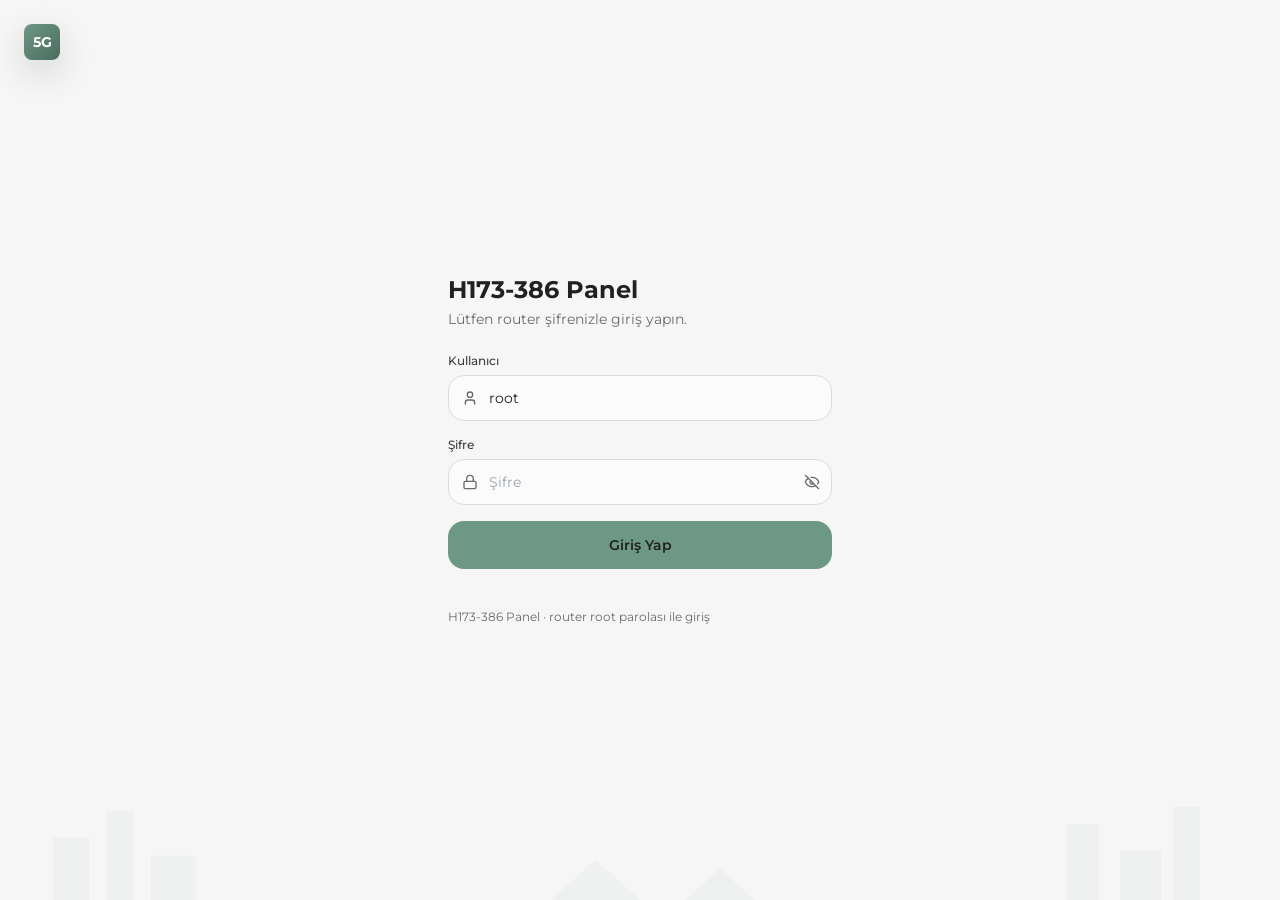
==== commit f2a876b3: "renk düzenleme" ====
--- a/files/www/dash/index.html
+++ b/files/www/dash/index.html
@@ -4,8 +4,8 @@
   <meta charset="utf-8">
   <meta name="viewport" content="width=device-width, initial-scale=1">
   <title>H173 · 5G Panel</title>
-  <script type="module" crossorigin src="./assets/index-CXAgQXMA.js"></script>
-  <link rel="stylesheet" crossorigin href="./assets/index-DKoLOupz.css">
+  <script type="module" crossorigin src="./assets/index-D9z9WRns.js"></script>
+  <link rel="stylesheet" crossorigin href="./assets/index-CIMOO-OI.css">
 </head>
 <body>
   <div id="app"></div>
--- a/files/www/dash/assets/index-CIMOO-OI.css
+++ b/files/www/dash/assets/index-CIMOO-OI.css
@@ -0,0 +1 @@
+@font-face{font-family:Montserrat;font-style:normal;font-display:swap;font-weight:400;src:url(./montserrat-latin-400-normal-BLhwKU8k.woff2) format("woff2"),url(./montserrat-latin-400-normal-xItZbAXg.woff) format("woff")}@font-face{font-family:Montserrat;font-style:normal;font-display:swap;font-weight:500;src:url(./montserrat-latin-500-normal-DRFEGfly.woff2) format("woff2"),url(./montserrat-latin-500-normal-Dok2oTci.woff) format("woff")}@font-face{font-family:Montserrat;font-style:normal;font-display:swap;font-weight:600;src:url(./montserrat-latin-600-normal-UVxSCcoG.woff2) format("woff2"),url(./montserrat-latin-600-normal-CdhFl4lI.woff) format("woff")}@font-face{font-family:Montserrat;font-style:normal;font-display:swap;font-weight:700;src:url(./montserrat-latin-700-normal-BdjcYUrC.woff2) format("woff2"),url(./montserrat-latin-700-normal-BWkrl476.woff) format("woff")}@font-face{font-family:Montserrat;font-style:normal;font-display:swap;font-weight:400;src:url(./montserrat-latin-ext-400-normal-B8bwfy6Y.woff2) format("woff2"),url(./montserrat-latin-ext-400-normal-BffdBkAA.woff) format("woff")}@font-face{font-family:Montserrat;font-style:normal;font-display:swap;font-weight:500;src:url(./montserrat-latin-ext-500-normal-BKtbrd6n.woff2) format("woff2"),url(./montserrat-latin-ext-500-normal-DWPqqZgs.woff) format("woff")}@font-face{font-family:Montserrat;font-style:normal;font-display:swap;font-weight:600;src:url(./montserrat-latin-ext-600-normal-DSkTqI9L.woff2) format("woff2"),url(./montserrat-latin-ext-600-normal-CSDhkhgS.woff) format("woff")}@font-face{font-family:Montserrat;font-style:normal;font-display:swap;font-weight:700;src:url(./montserrat-latin-ext-700-normal-BOP2Nhf0.woff2) format("woff2"),url(./montserrat-latin-ext-700-normal-DdDFr05Z.woff) format("woff")}*,:before,:after{--tw-border-spacing-x: 0;--tw-border-spacing-y: 0;--tw-translate-x: 0;--tw-translate-y: 0;--tw-rotate: 0;--tw-skew-x: 0;--tw-skew-y: 0;--tw-scale-x: 1;--tw-scale-y: 1;--tw-pan-x: ;--tw-pan-y: ;--tw-pinch-zoom: ;--tw-scroll-snap-strictness: proximity;--tw-gradient-from-position: ;--tw-gradient-via-position: ;--tw-gradient-to-position: ;--tw-ordinal: ;--tw-slashed-zero: ;--tw-numeric-figure: ;--tw-numeric-spacing: ;--tw-numeric-fraction: ;--tw-ring-inset: ;--tw-ring-offset-width: 0px;--tw-ring-offset-color: #fff;--tw-ring-color: rgb(59 130 246 / .5);--tw-ring-offset-shadow: 0 0 #0000;--tw-ring-shadow: 0 0 #0000;--tw-shadow: 0 0 #0000;--tw-shadow-colored: 0 0 #0000;--tw-blur: ;--tw-brightness: ;--tw-contrast: ;--tw-grayscale: ;--tw-hue-rotate: ;--tw-invert: ;--tw-saturate: ;--tw-sepia: ;--tw-drop-shadow: ;--tw-backdrop-blur: ;--tw-backdrop-brightness: ;--tw-backdrop-contrast: ;--tw-backdrop-grayscale: ;--tw-backdrop-hue-rotate: ;--tw-backdrop-invert: ;--tw-backdrop-opacity: ;--tw-backdrop-saturate: ;--tw-backdrop-sepia: ;--tw-contain-size: ;--tw-contain-layout: ;--tw-contain-paint: ;--tw-contain-style: }::backdrop{--tw-border-spacing-x: 0;--tw-border-spacing-y: 0;--tw-translate-x: 0;--tw-translate-y: 0;--tw-rotate: 0;--tw-skew-x: 0;--tw-skew-y: 0;--tw-scale-x: 1;--tw-scale-y: 1;--tw-pan-x: ;--tw-pan-y: ;--tw-pinch-zoom: ;--tw-scroll-snap-strictness: proximity;--tw-gradient-from-position: ;--tw-gradient-via-position: ;--tw-gradient-to-position: ;--tw-ordinal: ;--tw-slashed-zero: ;--tw-numeric-figure: ;--tw-numeric-spacing: ;--tw-numeric-fraction: ;--tw-ring-inset: ;--tw-ring-offset-width: 0px;--tw-ring-offset-color: #fff;--tw-ring-color: rgb(59 130 246 / .5);--tw-ring-offset-shadow: 0 0 #0000;--tw-ring-shadow: 0 0 #0000;--tw-shadow: 0 0 #0000;--tw-shadow-colored: 0 0 #0000;--tw-blur: ;--tw-brightness: ;--tw-contrast: ;--tw-grayscale: ;--tw-hue-rotate: ;--tw-invert: ;--tw-saturate: ;--tw-sepia: ;--tw-drop-shadow: ;--tw-backdrop-blur: ;--tw-backdrop-brightness: ;--tw-backdrop-contrast: ;--tw-backdrop-grayscale: ;--tw-backdrop-hue-rotate: ;--tw-backdrop-invert: ;--tw-backdrop-opacity: ;--tw-backdrop-saturate: ;--tw-backdrop-sepia: ;--tw-contain-size: ;--tw-contain-layout: ;--tw-contain-paint: ;--tw-contain-style: }*,:before,:after{box-sizing:border-box;border-width:0;border-style:solid;border-color:#e5e7eb}:before,:after{--tw-content: ""}html,:host{line-height:1.5;-webkit-text-size-adjust:100%;-moz-tab-size:4;-o-tab-size:4;tab-size:4;font-family:Montserrat,system-ui,sans-serif;font-feature-settings:normal;font-variation-settings:normal;-webkit-tap-highlight-color:transparent}body{margin:0;line-height:inherit}hr{height:0;color:inherit;border-top-width:1px}abbr:where([title]){-webkit-text-decoration:underline dotted;text-decoration:underline dotted}h1,h2,h3,h4,h5,h6{font-size:inherit;font-weight:inherit}a{color:inherit;text-decoration:inherit}b,strong{font-weight:bolder}code,kbd,samp,pre{font-family:ui-monospace,SFMono-Regular,Menlo,Monaco,Consolas,Liberation Mono,Courier New,monospace;font-feature-settings:normal;font-variation-settings:normal;font-size:1em}small{font-size:80%}sub,sup{font-size:75%;line-height:0;position:relative;vertical-align:baseline}sub{bottom:-.25em}sup{top:-.5em}table{text-indent:0;border-color:inherit;border-collapse:collapse}button,input,optgroup,select,textarea{font-family:inherit;font-feature-settings:inherit;font-variation-settings:inherit;font-size:100%;font-weight:inherit;line-height:inherit;letter-spacing:inherit;color:inherit;margin:0;padding:0}button,select{text-transform:none}button,input:where([type=button]),input:where([type=reset]),input:where([type=submit]){-webkit-appearance:button;background-color:transparent;background-image:none}:-moz-focusring{outline:auto}:-moz-ui-invalid{box-shadow:none}progress{vertical-align:baseline}::-webkit-inner-spin-button,::-webkit-outer-spin-button{height:auto}[type=search]{-webkit-appearance:textfield;outline-offset:-2px}::-webkit-search-decoration{-webkit-appearance:none}::-webkit-file-upload-button{-webkit-appearance:button;font:inherit}summary{display:list-item}blockquote,dl,dd,h1,h2,h3,h4,h5,h6,hr,figure,p,pre{margin:0}fieldset{margin:0;padding:0}legend{padding:0}ol,ul,menu{list-style:none;margin:0;padding:0}dialog{padding:0}textarea{resize:vertical}input::-moz-placeholder,textarea::-moz-placeholder{opacity:1;color:#9ca3af}input::placeholder,textarea::placeholder{opacity:1;color:#9ca3af}button,[role=button]{cursor:pointer}:disabled{cursor:default}img,svg,video,canvas,audio,iframe,embed,object{display:block;vertical-align:middle}img,video{max-width:100%;height:auto}[hidden]:where(:not([hidden=until-found])){display:none}:root,[data-theme]{background-color:var(--fallback-b1,oklch(var(--b1)/1));color:var(--fallback-bc,oklch(var(--bc)/1))}@supports not (color: oklch(0% 0 0)){:root{color-scheme:light;--fallback-p: #491eff;--fallback-pc: #d4dbff;--fallback-s: #ff41c7;--fallback-sc: #fff9fc;--fallback-a: #00cfbd;--fallback-ac: #00100d;--fallback-n: #2b3440;--fallback-nc: #d7dde4;--fallback-b1: #ffffff;--fallback-b2: #e5e6e6;--fallback-b3: #e5e6e6;--fallback-bc: #1f2937;--fallback-in: #00b3f0;--fallback-inc: #000000;--fallback-su: #00ca92;--fallback-suc: #000000;--fallback-wa: #ffc22d;--fallback-wac: #000000;--fallback-er: #ff6f70;--fallback-erc: #000000}@media(prefers-color-scheme:dark){:root{color-scheme:dark;--fallback-p: #7582ff;--fallback-pc: #050617;--fallback-s: #ff71cf;--fallback-sc: #190211;--fallback-a: #00c7b5;--fallback-ac: #000e0c;--fallback-n: #2a323c;--fallback-nc: #a6adbb;--fallback-b1: #1d232a;--fallback-b2: #191e24;--fallback-b3: #15191e;--fallback-bc: #a6adbb;--fallback-in: #00b3f0;--fallback-inc: #000000;--fallback-su: #00ca92;--fallback-suc: #000000;--fallback-wa: #ffc22d;--fallback-wac: #000000;--fallback-er: #ff6f70;--fallback-erc: #000000}}}html{-webkit-tap-highlight-color:transparent}*{scrollbar-color:color-mix(in oklch,currentColor 35%,transparent) transparent}*:hover{scrollbar-color:color-mix(in oklch,currentColor 60%,transparent) transparent}:root{--p: 64.2923% .054271 166.892638;--inc: 12.8585% .010854 166.892638;--suc: 12.8585% .010854 166.892638;--animation-btn: .25s;--animation-input: .2s;--btn-focus-scale: .95;--border-btn: 1px;--tab-border: 1px;--pc: 24.7759% 0 0;--s: 84.5199% .035351 78.638867;--sc: 24.7759% 0 0;--a: 58.3676% .054275 166.037707;--ac: 100% 0 0;--n: 24.7759% 0 0;--nc: 97.3146% 0 0;--b1: 100% 0 0;--b2: 97.3146% 0 0;--b3: 89.449% 0 0;--bc: 24.7759% 0 0;--in: 64.2923% .054271 166.892638;--su: 64.2923% .054271 166.892638;--wa: 84.5199% .035351 78.638867;--wac: 24.7759% 0 0;--er: 24.7759% 0 0;--erc: 100% 0 0;--rounded-box: 1rem;--rounded-btn: .5rem;--rounded-badge: 999px;--tab-radius: .5rem}html,body,#app{height:100%}body{--tw-bg-opacity: 1;background-color:var(--fallback-b2,oklch(var(--b2)/var(--tw-bg-opacity, 1)));font-family:Montserrat,system-ui,sans-serif;--tw-text-opacity: 1;color:var(--fallback-bc,oklch(var(--bc)/var(--tw-text-opacity, 1)));-webkit-font-smoothing:antialiased;-moz-osx-font-smoothing:grayscale}.alert{display:grid;width:100%;grid-auto-flow:row;align-content:flex-start;align-items:center;justify-items:center;gap:1rem;text-align:center;border-radius:var(--rounded-box, 1rem);border-width:1px;--tw-border-opacity: 1;border-color:var(--fallback-b2,oklch(var(--b2)/var(--tw-border-opacity)));padding:1rem;--tw-text-opacity: 1;color:var(--fallback-bc,oklch(var(--bc)/var(--tw-text-opacity)));--alert-bg: var(--fallback-b2,oklch(var(--b2)/1));--alert-bg-mix: var(--fallback-b1,oklch(var(--b1)/1));background-color:var(--alert-bg)}@media(min-width:640px){.alert{grid-auto-flow:column;grid-template-columns:auto minmax(auto,1fr);justify-items:start;text-align:start}}.avatar.placeholder>div{display:flex;align-items:center;justify-content:center}.badge{display:inline-flex;align-items:center;justify-content:center;transition-property:color,background-color,border-color,text-decoration-color,fill,stroke,opacity,box-shadow,transform,filter,backdrop-filter;transition-timing-function:cubic-bezier(.4,0,.2,1);transition-timing-function:cubic-bezier(0,0,.2,1);transition-duration:.2s;height:1.25rem;font-size:.875rem;line-height:1.25rem;width:-moz-fit-content;width:fit-content;padding-left:.563rem;padding-right:.563rem;border-radius:var(--rounded-badge, 1.9rem);border-width:1px;--tw-border-opacity: 1;border-color:var(--fallback-b2,oklch(var(--b2)/var(--tw-border-opacity)));--tw-bg-opacity: 1;background-color:var(--fallback-b1,oklch(var(--b1)/var(--tw-bg-opacity)));--tw-text-opacity: 1;color:var(--fallback-bc,oklch(var(--bc)/var(--tw-text-opacity)))}@media(hover:hover){.checkbox-primary:hover{--tw-border-opacity: 1;border-color:var(--fallback-p,oklch(var(--p)/var(--tw-border-opacity)))}.label a:hover{--tw-text-opacity: 1;color:var(--fallback-bc,oklch(var(--bc)/var(--tw-text-opacity)))}.table tr.hover:hover,.table tr.hover:nth-child(2n):hover{--tw-bg-opacity: 1;background-color:var(--fallback-b2,oklch(var(--b2)/var(--tw-bg-opacity)))}}.btn{display:inline-flex;height:3rem;min-height:3rem;flex-shrink:0;cursor:pointer;-webkit-user-select:none;-moz-user-select:none;user-select:none;flex-wrap:wrap;align-items:center;justify-content:center;border-radius:var(--rounded-btn, .5rem);border-color:transparent;border-color:oklch(var(--btn-color, var(--b2)) / var(--tw-border-opacity));padding-left:1rem;padding-right:1rem;text-align:center;font-size:.875rem;line-height:1em;gap:.5rem;font-weight:600;text-decoration-line:none;transition-duration:.2s;transition-timing-function:cubic-bezier(0,0,.2,1);border-width:var(--border-btn, 1px);transition-property:color,background-color,border-color,opacity,box-shadow,transform;--tw-text-opacity: 1;color:var(--fallback-bc,oklch(var(--bc)/var(--tw-text-opacity)));--tw-shadow: 0 1px 2px 0 rgb(0 0 0 / .05);--tw-shadow-colored: 0 1px 2px 0 var(--tw-shadow-color);box-shadow:var(--tw-ring-offset-shadow, 0 0 #0000),var(--tw-ring-shadow, 0 0 #0000),var(--tw-shadow);outline-color:var(--fallback-bc,oklch(var(--bc)/1));background-color:oklch(var(--btn-color, var(--b2)) / var(--tw-bg-opacity));--tw-bg-opacity: 1;--tw-border-opacity: 1}.btn-disabled,.btn[disabled],.btn:disabled{pointer-events:none}:where(.btn:is(input[type=checkbox])),:where(.btn:is(input[type=radio])){width:auto;-webkit-appearance:none;-moz-appearance:none;appearance:none}.btn:is(input[type=checkbox]):after,.btn:is(input[type=radio]):after{--tw-content: attr(aria-label);content:var(--tw-content)}.checkbox{flex-shrink:0;--chkbg: var(--fallback-bc,oklch(var(--bc)/1));--chkfg: var(--fallback-b1,oklch(var(--b1)/1));height:1.5rem;width:1.5rem;cursor:pointer;-webkit-appearance:none;-moz-appearance:none;appearance:none;border-radius:var(--rounded-btn, .5rem);border-width:1px;border-color:var(--fallback-bc,oklch(var(--bc)/var(--tw-border-opacity)));--tw-border-opacity: .2}:root .countdown{line-height:1em}.countdown{display:inline-flex}.countdown>*{height:1em;display:inline-block;overflow-y:hidden}.countdown>*:before{position:relative;content:"00\a 01\a 02\a 03\a 04\a 05\a 06\a 07\a 08\a 09\a 10\a 11\a 12\a 13\a 14\a 15\a 16\a 17\a 18\a 19\a 20\a 21\a 22\a 23\a 24\a 25\a 26\a 27\a 28\a 29\a 30\a 31\a 32\a 33\a 34\a 35\a 36\a 37\a 38\a 39\a 40\a 41\a 42\a 43\a 44\a 45\a 46\a 47\a 48\a 49\a 50\a 51\a 52\a 53\a 54\a 55\a 56\a 57\a 58\a 59\a 60\a 61\a 62\a 63\a 64\a 65\a 66\a 67\a 68\a 69\a 70\a 71\a 72\a 73\a 74\a 75\a 76\a 77\a 78\a 79\a 80\a 81\a 82\a 83\a 84\a 85\a 86\a 87\a 88\a 89\a 90\a 91\a 92\a 93\a 94\a 95\a 96\a 97\a 98\a 99\a";white-space:pre;top:calc(var(--value) * -1em);text-align:center;transition:all 1s cubic-bezier(1,0,0,1)}@media(hover:hover){.btm-nav>*.disabled:hover,.btm-nav>*[disabled]:hover{pointer-events:none;--tw-border-opacity: 0;background-color:var(--fallback-n,oklch(var(--n)/var(--tw-bg-opacity)));--tw-bg-opacity: .1;color:var(--fallback-bc,oklch(var(--bc)/var(--tw-text-opacity)));--tw-text-opacity: .2}.btn:hover{--tw-border-opacity: 1;border-color:var(--fallback-b3,oklch(var(--b3)/var(--tw-border-opacity)));--tw-bg-opacity: 1;background-color:var(--fallback-b3,oklch(var(--b3)/var(--tw-bg-opacity)))}@supports (color: color-mix(in oklab,black,black)){.btn:hover{background-color:color-mix(in oklab,oklch(var(--btn-color, var(--b2)) / var(--tw-bg-opacity, 1)) 90%,black);border-color:color-mix(in oklab,oklch(var(--btn-color, var(--b2)) / var(--tw-border-opacity, 1)) 90%,black)}}@supports not (color: oklch(0% 0 0)){.btn:hover{background-color:var(--btn-color, var(--fallback-b2));border-color:var(--btn-color, var(--fallback-b2))}}.btn.glass:hover{--glass-opacity: 25%;--glass-border-opacity: 15%}.btn-ghost:hover{border-color:transparent}@supports (color: oklch(0% 0 0)){.btn-ghost:hover{background-color:var(--fallback-bc,oklch(var(--bc)/.2))}}.btn-outline:hover{--tw-border-opacity: 1;border-color:var(--fallback-bc,oklch(var(--bc)/var(--tw-border-opacity)));--tw-bg-opacity: 1;background-color:var(--fallback-bc,oklch(var(--bc)/var(--tw-bg-opacity)));--tw-text-opacity: 1;color:var(--fallback-b1,oklch(var(--b1)/var(--tw-text-opacity)))}.btn-outline.btn-primary:hover{--tw-text-opacity: 1;color:var(--fallback-pc,oklch(var(--pc)/var(--tw-text-opacity)))}@supports (color: color-mix(in oklab,black,black)){.btn-outline.btn-primary:hover{background-color:color-mix(in oklab,var(--fallback-p,oklch(var(--p)/1)) 90%,black);border-color:color-mix(in oklab,var(--fallback-p,oklch(var(--p)/1)) 90%,black)}}.btn-outline.btn-secondary:hover{--tw-text-opacity: 1;color:var(--fallback-sc,oklch(var(--sc)/var(--tw-text-opacity)))}@supports (color: color-mix(in oklab,black,black)){.btn-outline.btn-secondary:hover{background-color:color-mix(in oklab,var(--fallback-s,oklch(var(--s)/1)) 90%,black);border-color:color-mix(in oklab,var(--fallback-s,oklch(var(--s)/1)) 90%,black)}}.btn-outline.btn-accent:hover{--tw-text-opacity: 1;color:var(--fallback-ac,oklch(var(--ac)/var(--tw-text-opacity)))}@supports (color: color-mix(in oklab,black,black)){.btn-outline.btn-accent:hover{background-color:color-mix(in oklab,var(--fallback-a,oklch(var(--a)/1)) 90%,black);border-color:color-mix(in oklab,var(--fallback-a,oklch(var(--a)/1)) 90%,black)}}.btn-outline.btn-success:hover{--tw-text-opacity: 1;color:var(--fallback-suc,oklch(var(--suc)/var(--tw-text-opacity)))}@supports (color: color-mix(in oklab,black,black)){.btn-outline.btn-success:hover{background-color:color-mix(in oklab,var(--fallback-su,oklch(var(--su)/1)) 90%,black);border-color:color-mix(in oklab,var(--fallback-su,oklch(var(--su)/1)) 90%,black)}}.btn-outline.btn-info:hover{--tw-text-opacity: 1;color:var(--fallback-inc,oklch(var(--inc)/var(--tw-text-opacity)))}@supports (color: color-mix(in oklab,black,black)){.btn-outline.btn-info:hover{background-color:color-mix(in oklab,var(--fallback-in,oklch(var(--in)/1)) 90%,black);border-color:color-mix(in oklab,var(--fallback-in,oklch(var(--in)/1)) 90%,black)}}.btn-outline.btn-warning:hover{--tw-text-opacity: 1;color:var(--fallback-wac,oklch(var(--wac)/var(--tw-text-opacity)))}@supports (color: color-mix(in oklab,black,black)){.btn-outline.btn-warning:hover{background-color:color-mix(in oklab,var(--fallback-wa,oklch(var(--wa)/1)) 90%,black);border-color:color-mix(in oklab,var(--fallback-wa,oklch(var(--wa)/1)) 90%,black)}}.btn-outline.btn-error:hover{--tw-text-opacity: 1;color:var(--fallback-erc,oklch(var(--erc)/var(--tw-text-opacity)))}@supports (color: color-mix(in oklab,black,black)){.btn-outline.btn-error:hover{background-color:color-mix(in oklab,var(--fallback-er,oklch(var(--er)/1)) 90%,black);border-color:color-mix(in oklab,var(--fallback-er,oklch(var(--er)/1)) 90%,black)}}.btn-disabled:hover,.btn[disabled]:hover,.btn:disabled:hover{--tw-border-opacity: 0;background-color:var(--fallback-n,oklch(var(--n)/var(--tw-bg-opacity)));--tw-bg-opacity: .2;color:var(--fallback-bc,oklch(var(--bc)/var(--tw-text-opacity)));--tw-text-opacity: .2}@supports (color: color-mix(in oklab,black,black)){.btn:is(input[type=checkbox]:checked):hover,.btn:is(input[type=radio]:checked):hover{background-color:color-mix(in oklab,var(--fallback-p,oklch(var(--p)/1)) 90%,black);border-color:color-mix(in oklab,var(--fallback-p,oklch(var(--p)/1)) 90%,black)}}}.form-control{display:flex;flex-direction:column}.label{display:flex;-webkit-user-select:none;-moz-user-select:none;user-select:none;align-items:center;justify-content:space-between;padding:.5rem .25rem}.input{flex-shrink:1;-webkit-appearance:none;-moz-appearance:none;appearance:none;height:3rem;padding-left:1rem;padding-right:1rem;font-size:1rem;line-height:2;line-height:1.5rem;border-radius:var(--rounded-btn, .5rem);border-width:1px;border-color:transparent;--tw-bg-opacity: 1;background-color:var(--fallback-b1,oklch(var(--b1)/var(--tw-bg-opacity)))}.input[type=number]::-webkit-inner-spin-button,.input-md[type=number]::-webkit-inner-spin-button{margin-top:-1rem;margin-bottom:-1rem;margin-inline-end:-1rem}.input-xs[type=number]::-webkit-inner-spin-button{margin-top:-.25rem;margin-bottom:-.25rem;margin-inline-end:-0px}.input-sm[type=number]::-webkit-inner-spin-button{margin-top:0;margin-bottom:0;margin-inline-end:-0px}.join{display:inline-flex;align-items:stretch;border-radius:var(--rounded-btn, .5rem)}.join :where(.join-item){border-start-end-radius:0;border-end-end-radius:0;border-end-start-radius:0;border-start-start-radius:0}.join .join-item:not(:first-child):not(:last-child),.join *:not(:first-child):not(:last-child) .join-item{border-start-end-radius:0;border-end-end-radius:0;border-end-start-radius:0;border-start-start-radius:0}.join .join-item:first-child:not(:last-child),.join *:first-child:not(:last-child) .join-item{border-start-end-radius:0;border-end-end-radius:0}.join .dropdown .join-item:first-child:not(:last-child),.join *:first-child:not(:last-child) .dropdown .join-item{border-start-end-radius:inherit;border-end-end-radius:inherit}.join :where(.join-item:first-child:not(:last-child)),.join :where(*:first-child:not(:last-child) .join-item){border-end-start-radius:inherit;border-start-start-radius:inherit}.join .join-item:last-child:not(:first-child),.join *:last-child:not(:first-child) .join-item{border-end-start-radius:0;border-start-start-radius:0}.join :where(.join-item:last-child:not(:first-child)),.join :where(*:last-child:not(:first-child) .join-item){border-start-end-radius:inherit;border-end-end-radius:inherit}@supports not selector(:has(*)){:where(.join *){border-radius:inherit}}@supports selector(:has(*)){:where(.join *:has(.join-item)){border-radius:inherit}}.mask{-webkit-mask-size:contain;mask-size:contain;-webkit-mask-repeat:no-repeat;mask-repeat:no-repeat;-webkit-mask-position:center;mask-position:center}.menu li.disabled{cursor:not-allowed;-webkit-user-select:none;-moz-user-select:none;user-select:none;color:var(--fallback-bc,oklch(var(--bc)/.3))}:where(.menu li) .badge{justify-self:end}.modal{pointer-events:none;position:fixed;top:0;right:0;bottom:0;left:0;margin:0;display:grid;height:100%;max-height:none;width:100%;max-width:none;justify-items:center;padding:0;opacity:0;overscroll-behavior:contain;z-index:999;background-color:transparent;color:inherit;transition-duration:.2s;transition-timing-function:cubic-bezier(0,0,.2,1);transition-property:transform,opacity,visibility;overflow-y:hidden}:where(.modal){align-items:center}.modal-open,.modal:target,.modal-toggle:checked+.modal,.modal[open]{pointer-events:auto;visibility:visible;opacity:1}:root:has(:is(.modal-open,.modal:target,.modal-toggle:checked+.modal,.modal[open])){overflow:hidden;scrollbar-gutter:stable}.progress{position:relative;width:100%;-webkit-appearance:none;-moz-appearance:none;appearance:none;overflow:hidden;height:.5rem;border-radius:var(--rounded-box, 1rem);background-color:var(--fallback-bc,oklch(var(--bc)/.2))}.select{display:inline-flex;cursor:pointer;-webkit-user-select:none;-moz-user-select:none;user-select:none;-webkit-appearance:none;-moz-appearance:none;appearance:none;height:3rem;min-height:3rem;padding-inline-start:1rem;padding-inline-end:2.5rem;font-size:.875rem;line-height:1.25rem;line-height:2;border-radius:var(--rounded-btn, .5rem);border-width:1px;border-color:transparent;--tw-bg-opacity: 1;background-color:var(--fallback-b1,oklch(var(--b1)/var(--tw-bg-opacity)));background-image:linear-gradient(45deg,transparent 50%,currentColor 50%),linear-gradient(135deg,currentColor 50%,transparent 50%);background-position:calc(100% - 20px) calc(1px + 50%),calc(100% - 16.1px) calc(1px + 50%);background-size:4px 4px,4px 4px;background-repeat:no-repeat}.select[multiple]{height:auto}.stats{display:inline-grid;border-radius:var(--rounded-box, 1rem);--tw-bg-opacity: 1;background-color:var(--fallback-b1,oklch(var(--b1)/var(--tw-bg-opacity)));--tw-text-opacity: 1;color:var(--fallback-bc,oklch(var(--bc)/var(--tw-text-opacity)))}:where(.stats){grid-auto-flow:column;overflow-x:auto}.table{position:relative;width:100%;border-radius:var(--rounded-box, 1rem);text-align:left;font-size:.875rem;line-height:1.25rem}.table :where(.table-pin-rows thead tr){position:sticky;top:0;z-index:1;--tw-bg-opacity: 1;background-color:var(--fallback-b1,oklch(var(--b1)/var(--tw-bg-opacity)))}.table :where(.table-pin-rows tfoot tr){position:sticky;bottom:0;z-index:1;--tw-bg-opacity: 1;background-color:var(--fallback-b1,oklch(var(--b1)/var(--tw-bg-opacity)))}.table :where(.table-pin-cols tr th){position:sticky;left:0;right:0;--tw-bg-opacity: 1;background-color:var(--fallback-b1,oklch(var(--b1)/var(--tw-bg-opacity)))}.textarea{min-height:3rem;flex-shrink:1;padding:.5rem 1rem;font-size:.875rem;line-height:1.25rem;line-height:2;border-radius:var(--rounded-btn, .5rem);border-width:1px;border-color:transparent;--tw-bg-opacity: 1;background-color:var(--fallback-b1,oklch(var(--b1)/var(--tw-bg-opacity)))}.toggle{flex-shrink:0;--tglbg: var(--fallback-b1,oklch(var(--b1)/1));--handleoffset: 1.5rem;--handleoffsetcalculator: calc(var(--handleoffset) * -1);--togglehandleborder: 0 0;height:1.5rem;width:3rem;cursor:pointer;-webkit-appearance:none;-moz-appearance:none;appearance:none;border-radius:var(--rounded-badge, 1.9rem);border-width:1px;border-color:currentColor;background-color:currentColor;color:var(--fallback-bc,oklch(var(--bc)/.5));transition:background,box-shadow var(--animation-input, .2s) ease-out;box-shadow:var(--handleoffsetcalculator) 0 0 2px var(--tglbg) inset,0 0 0 2px var(--tglbg) inset,var(--togglehandleborder)}.alert-warning{border-color:var(--fallback-wa,oklch(var(--wa)/.2));--tw-text-opacity: 1;color:var(--fallback-wac,oklch(var(--wac)/var(--tw-text-opacity)));--alert-bg: var(--fallback-wa,oklch(var(--wa)/1));--alert-bg-mix: var(--fallback-b1,oklch(var(--b1)/1))}.badge-error{border-color:transparent;--tw-bg-opacity: 1;background-color:var(--fallback-er,oklch(var(--er)/var(--tw-bg-opacity)));--tw-text-opacity: 1;color:var(--fallback-erc,oklch(var(--erc)/var(--tw-text-opacity)))}.badge-outline.badge-error{--tw-text-opacity: 1;color:var(--fallback-er,oklch(var(--er)/var(--tw-text-opacity)))}.btm-nav>*.disabled,.btm-nav>*[disabled]{pointer-events:none;--tw-border-opacity: 0;background-color:var(--fallback-n,oklch(var(--n)/var(--tw-bg-opacity)));--tw-bg-opacity: .1;color:var(--fallback-bc,oklch(var(--bc)/var(--tw-text-opacity)));--tw-text-opacity: .2}.btm-nav>* .label{font-size:1rem;line-height:1.5rem}@media(prefers-reduced-motion:no-preference){.btn{animation:button-pop var(--animation-btn, .25s) ease-out}}.btn:active:hover,.btn:active:focus{animation:button-pop 0s ease-out;transform:scale(var(--btn-focus-scale, .97))}@supports not (color: oklch(0% 0 0)){.btn{background-color:var(--btn-color, var(--fallback-b2));border-color:var(--btn-color, var(--fallback-b2))}.btn-primary{--btn-color: var(--fallback-p)}.btn-success{--btn-color: var(--fallback-su)}.btn-warning{--btn-color: var(--fallback-wa)}.btn-error{--btn-color: var(--fallback-er)}}@supports (color: color-mix(in oklab,black,black)){.btn-outline.btn-primary.btn-active{background-color:color-mix(in oklab,var(--fallback-p,oklch(var(--p)/1)) 90%,black);border-color:color-mix(in oklab,var(--fallback-p,oklch(var(--p)/1)) 90%,black)}.btn-outline.btn-secondary.btn-active{background-color:color-mix(in oklab,var(--fallback-s,oklch(var(--s)/1)) 90%,black);border-color:color-mix(in oklab,var(--fallback-s,oklch(var(--s)/1)) 90%,black)}.btn-outline.btn-accent.btn-active{background-color:color-mix(in oklab,var(--fallback-a,oklch(var(--a)/1)) 90%,black);border-color:color-mix(in oklab,var(--fallback-a,oklch(var(--a)/1)) 90%,black)}.btn-outline.btn-success.btn-active{background-color:color-mix(in oklab,var(--fallback-su,oklch(var(--su)/1)) 90%,black);border-color:color-mix(in oklab,var(--fallback-su,oklch(var(--su)/1)) 90%,black)}.btn-outline.btn-info.btn-active{background-color:color-mix(in oklab,var(--fallback-in,oklch(var(--in)/1)) 90%,black);border-color:color-mix(in oklab,var(--fallback-in,oklch(var(--in)/1)) 90%,black)}.btn-outline.btn-warning.btn-active{background-color:color-mix(in oklab,var(--fallback-wa,oklch(var(--wa)/1)) 90%,black);border-color:color-mix(in oklab,var(--fallback-wa,oklch(var(--wa)/1)) 90%,black)}.btn-outline.btn-error.btn-active{background-color:color-mix(in oklab,var(--fallback-er,oklch(var(--er)/1)) 90%,black);border-color:color-mix(in oklab,var(--fallback-er,oklch(var(--er)/1)) 90%,black)}}.btn:focus-visible{outline-style:solid;outline-width:2px;outline-offset:2px}.btn-primary{--tw-text-opacity: 1;color:var(--fallback-pc,oklch(var(--pc)/var(--tw-text-opacity)));outline-color:var(--fallback-p,oklch(var(--p)/1))}@supports (color: oklch(0% 0 0)){.btn-primary{--btn-color: var(--p)}.btn-success{--btn-color: var(--su)}.btn-warning{--btn-color: var(--wa)}.btn-error{--btn-color: var(--er)}}.btn-success{--tw-text-opacity: 1;color:var(--fallback-suc,oklch(var(--suc)/var(--tw-text-opacity)));outline-color:var(--fallback-su,oklch(var(--su)/1))}.btn-warning{--tw-text-opacity: 1;color:var(--fallback-wac,oklch(var(--wac)/var(--tw-text-opacity)));outline-color:var(--fallback-wa,oklch(var(--wa)/1))}.btn-error{--tw-text-opacity: 1;color:var(--fallback-erc,oklch(var(--erc)/var(--tw-text-opacity)));outline-color:var(--fallback-er,oklch(var(--er)/1))}.btn.glass{--tw-shadow: 0 0 #0000;--tw-shadow-colored: 0 0 #0000;box-shadow:var(--tw-ring-offset-shadow, 0 0 #0000),var(--tw-ring-shadow, 0 0 #0000),var(--tw-shadow);outline-color:currentColor}.btn.glass.btn-active{--glass-opacity: 25%;--glass-border-opacity: 15%}.btn-ghost{border-width:1px;border-color:transparent;background-color:transparent;color:currentColor;--tw-shadow: 0 0 #0000;--tw-shadow-colored: 0 0 #0000;box-shadow:var(--tw-ring-offset-shadow, 0 0 #0000),var(--tw-ring-shadow, 0 0 #0000),var(--tw-shadow);outline-color:currentColor}.btn-ghost.btn-active{border-color:transparent;background-color:var(--fallback-bc,oklch(var(--bc)/.2))}.btn-outline{border-color:currentColor;background-color:transparent;--tw-text-opacity: 1;color:var(--fallback-bc,oklch(var(--bc)/var(--tw-text-opacity)));--tw-shadow: 0 0 #0000;--tw-shadow-colored: 0 0 #0000;box-shadow:var(--tw-ring-offset-shadow, 0 0 #0000),var(--tw-ring-shadow, 0 0 #0000),var(--tw-shadow)}.btn-outline.btn-active{--tw-border-opacity: 1;border-color:var(--fallback-bc,oklch(var(--bc)/var(--tw-border-opacity)));--tw-bg-opacity: 1;background-color:var(--fallback-bc,oklch(var(--bc)/var(--tw-bg-opacity)));--tw-text-opacity: 1;color:var(--fallback-b1,oklch(var(--b1)/var(--tw-text-opacity)))}.btn-outline.btn-primary{--tw-text-opacity: 1;color:var(--fallback-p,oklch(var(--p)/var(--tw-text-opacity)))}.btn-outline.btn-primary.btn-active{--tw-text-opacity: 1;color:var(--fallback-pc,oklch(var(--pc)/var(--tw-text-opacity)))}.btn-outline.btn-secondary{--tw-text-opacity: 1;color:var(--fallback-s,oklch(var(--s)/var(--tw-text-opacity)))}.btn-outline.btn-secondary.btn-active{--tw-text-opacity: 1;color:var(--fallback-sc,oklch(var(--sc)/var(--tw-text-opacity)))}.btn-outline.btn-accent{--tw-text-opacity: 1;color:var(--fallback-a,oklch(var(--a)/var(--tw-text-opacity)))}.btn-outline.btn-accent.btn-active{--tw-text-opacity: 1;color:var(--fallback-ac,oklch(var(--ac)/var(--tw-text-opacity)))}.btn-outline.btn-success{--tw-text-opacity: 1;color:var(--fallback-su,oklch(var(--su)/var(--tw-text-opacity)))}.btn-outline.btn-success.btn-active{--tw-text-opacity: 1;color:var(--fallback-suc,oklch(var(--suc)/var(--tw-text-opacity)))}.btn-outline.btn-info{--tw-text-opacity: 1;color:var(--fallback-in,oklch(var(--in)/var(--tw-text-opacity)))}.btn-outline.btn-info.btn-active{--tw-text-opacity: 1;color:var(--fallback-inc,oklch(var(--inc)/var(--tw-text-opacity)))}.btn-outline.btn-warning{--tw-text-opacity: 1;color:var(--fallback-wa,oklch(var(--wa)/var(--tw-text-opacity)))}.btn-outline.btn-warning.btn-active{--tw-text-opacity: 1;color:var(--fallback-wac,oklch(var(--wac)/var(--tw-text-opacity)))}.btn-outline.btn-error{--tw-text-opacity: 1;color:var(--fallback-er,oklch(var(--er)/var(--tw-text-opacity)))}.btn-outline.btn-error.btn-active{--tw-text-opacity: 1;color:var(--fallback-erc,oklch(var(--erc)/var(--tw-text-opacity)))}.btn.btn-disabled,.btn[disabled],.btn:disabled{--tw-border-opacity: 0;background-color:var(--fallback-n,oklch(var(--n)/var(--tw-bg-opacity)));--tw-bg-opacity: .2;color:var(--fallback-bc,oklch(var(--bc)/var(--tw-text-opacity)));--tw-text-opacity: .2}.btn:is(input[type=checkbox]:checked),.btn:is(input[type=radio]:checked){--tw-border-opacity: 1;border-color:var(--fallback-p,oklch(var(--p)/var(--tw-border-opacity)));--tw-bg-opacity: 1;background-color:var(--fallback-p,oklch(var(--p)/var(--tw-bg-opacity)));--tw-text-opacity: 1;color:var(--fallback-pc,oklch(var(--pc)/var(--tw-text-opacity)))}.btn:is(input[type=checkbox]:checked):focus-visible,.btn:is(input[type=radio]:checked):focus-visible{outline-color:var(--fallback-p,oklch(var(--p)/1))}@keyframes button-pop{0%{transform:scale(var(--btn-focus-scale, .98))}40%{transform:scale(1.02)}to{transform:scale(1)}}.checkbox:focus{box-shadow:none}.checkbox:focus-visible{outline-style:solid;outline-width:2px;outline-offset:2px;outline-color:var(--fallback-bc,oklch(var(--bc)/1))}.checkbox:disabled{border-width:0px;cursor:not-allowed;border-color:transparent;--tw-bg-opacity: 1;background-color:var(--fallback-bc,oklch(var(--bc)/var(--tw-bg-opacity)));opacity:.2}.checkbox:checked,.checkbox[aria-checked=true]{background-repeat:no-repeat;animation:checkmark var(--animation-input, .2s) ease-out;background-color:var(--chkbg);background-image:linear-gradient(-45deg,transparent 65%,var(--chkbg) 65.99%),linear-gradient(45deg,transparent 75%,var(--chkbg) 75.99%),linear-gradient(-45deg,var(--chkbg) 40%,transparent 40.99%),linear-gradient(45deg,var(--chkbg) 30%,var(--chkfg) 30.99%,var(--chkfg) 40%,transparent 40.99%),linear-gradient(-45deg,var(--chkfg) 50%,var(--chkbg) 50.99%)}.checkbox:indeterminate{--tw-bg-opacity: 1;background-color:var(--fallback-bc,oklch(var(--bc)/var(--tw-bg-opacity)));background-repeat:no-repeat;animation:checkmark var(--animation-input, .2s) ease-out;background-image:linear-gradient(90deg,transparent 80%,var(--chkbg) 80%),linear-gradient(-90deg,transparent 80%,var(--chkbg) 80%),linear-gradient(0deg,var(--chkbg) 43%,var(--chkfg) 43%,var(--chkfg) 57%,var(--chkbg) 57%)}.checkbox-primary{--chkbg: var(--fallback-p,oklch(var(--p)/1));--chkfg: var(--fallback-pc,oklch(var(--pc)/1));--tw-border-opacity: 1;border-color:var(--fallback-p,oklch(var(--p)/var(--tw-border-opacity)))}.checkbox-primary:focus-visible{outline-color:var(--fallback-p,oklch(var(--p)/1))}.checkbox-primary:checked,.checkbox-primary[aria-checked=true]{--tw-border-opacity: 1;border-color:var(--fallback-p,oklch(var(--p)/var(--tw-border-opacity)));--tw-bg-opacity: 1;background-color:var(--fallback-p,oklch(var(--p)/var(--tw-bg-opacity)));--tw-text-opacity: 1;color:var(--fallback-pc,oklch(var(--pc)/var(--tw-text-opacity)))}@keyframes checkmark{0%{background-position-y:5px}50%{background-position-y:-2px}to{background-position-y:0}}.input input{--tw-bg-opacity: 1;background-color:var(--fallback-p,oklch(var(--p)/var(--tw-bg-opacity)));background-color:transparent}.input input:focus{outline:2px solid transparent;outline-offset:2px}.input[list]::-webkit-calendar-picker-indicator{line-height:1em}.input-bordered{border-color:var(--fallback-bc,oklch(var(--bc)/.2))}.input:focus,.input:focus-within{box-shadow:none;border-color:var(--fallback-bc,oklch(var(--bc)/.2));outline-style:solid;outline-width:2px;outline-offset:2px;outline-color:var(--fallback-bc,oklch(var(--bc)/.2))}.input:has(>input[disabled]),.input-disabled,.input:disabled,.input[disabled]{cursor:not-allowed;--tw-border-opacity: 1;border-color:var(--fallback-b2,oklch(var(--b2)/var(--tw-border-opacity)));--tw-bg-opacity: 1;background-color:var(--fallback-b2,oklch(var(--b2)/var(--tw-bg-opacity)));color:var(--fallback-bc,oklch(var(--bc)/.4))}.input:has(>input[disabled])::-moz-placeholder,.input-disabled::-moz-placeholder,.input:disabled::-moz-placeholder,.input[disabled]::-moz-placeholder{color:var(--fallback-bc,oklch(var(--bc)/var(--tw-placeholder-opacity)));--tw-placeholder-opacity: .2}.input:has(>input[disabled])::placeholder,.input-disabled::placeholder,.input:disabled::placeholder,.input[disabled]::placeholder{color:var(--fallback-bc,oklch(var(--bc)/var(--tw-placeholder-opacity)));--tw-placeholder-opacity: .2}.input:has(>input[disabled])>input[disabled]{cursor:not-allowed}.input::-webkit-date-and-time-value{text-align:inherit}.join>:where(*:not(:first-child)){margin-top:0;margin-bottom:0;margin-inline-start:-1px}.join>:where(*:not(:first-child)):is(.btn){margin-inline-start:calc(var(--border-btn) * -1)}.join-item:focus{isolation:isolate}.\!loading{pointer-events:none!important;display:inline-block!important;aspect-ratio:1 / 1!important;width:1.5rem!important;background-color:currentColor!important;-webkit-mask-size:100%!important;mask-size:100%!important;-webkit-mask-repeat:no-repeat!important;mask-repeat:no-repeat!important;-webkit-mask-position:center!important;mask-position:center!important;-webkit-mask-image:url("data:image/svg+xml,%3Csvg width='24' height='24' stroke='black' viewBox='0 0 24 24' xmlns='http://www.w3.org/2000/svg'%3E%3Cg transform-origin='center'%3E%3Ccircle cx='12' cy='12' r='9.5' fill='none' stroke-width='3' stroke-linecap='round'%3E%3CanimateTransform attributeName='transform' type='rotate' from='0 12 12' to='360 12 12' dur='2s' repeatCount='indefinite'/%3E%3Canimate attributeName='stroke-dasharray' values='0,150;42,150;42,150' keyTimes='0;0.475;1' dur='1.5s' repeatCount='indefinite'/%3E%3Canimate attributeName='stroke-dashoffset' values='0;-16;-59' keyTimes='0;0.475;1' dur='1.5s' repeatCount='indefinite'/%3E%3C/circle%3E%3C/g%3E%3C/svg%3E")!important;mask-image:url("data:image/svg+xml,%3Csvg width='24' height='24' stroke='black' viewBox='0 0 24 24' xmlns='http://www.w3.org/2000/svg'%3E%3Cg transform-origin='center'%3E%3Ccircle cx='12' cy='12' r='9.5' fill='none' stroke-width='3' stroke-linecap='round'%3E%3CanimateTransform attributeName='transform' type='rotate' from='0 12 12' to='360 12 12' dur='2s' repeatCount='indefinite'/%3E%3Canimate attributeName='stroke-dasharray' values='0,150;42,150;42,150' keyTimes='0;0.475;1' dur='1.5s' repeatCount='indefinite'/%3E%3Canimate attributeName='stroke-dashoffset' values='0;-16;-59' keyTimes='0;0.475;1' dur='1.5s' repeatCount='indefinite'/%3E%3C/circle%3E%3C/g%3E%3C/svg%3E")!important}.loading{pointer-events:none;display:inline-block;aspect-ratio:1 / 1;width:1.5rem;background-color:currentColor;-webkit-mask-size:100%;mask-size:100%;-webkit-mask-repeat:no-repeat;mask-repeat:no-repeat;-webkit-mask-position:center;mask-position:center;-webkit-mask-image:url("data:image/svg+xml,%3Csvg width='24' height='24' stroke='black' viewBox='0 0 24 24' xmlns='http://www.w3.org/2000/svg'%3E%3Cg transform-origin='center'%3E%3Ccircle cx='12' cy='12' r='9.5' fill='none' stroke-width='3' stroke-linecap='round'%3E%3CanimateTransform attributeName='transform' type='rotate' from='0 12 12' to='360 12 12' dur='2s' repeatCount='indefinite'/%3E%3Canimate attributeName='stroke-dasharray' values='0,150;42,150;42,150' keyTimes='0;0.475;1' dur='1.5s' repeatCount='indefinite'/%3E%3Canimate attributeName='stroke-dashoffset' values='0;-16;-59' keyTimes='0;0.475;1' dur='1.5s' repeatCount='indefinite'/%3E%3C/circle%3E%3C/g%3E%3C/svg%3E");mask-image:url("data:image/svg+xml,%3Csvg width='24' height='24' stroke='black' viewBox='0 0 24 24' xmlns='http://www.w3.org/2000/svg'%3E%3Cg transform-origin='center'%3E%3Ccircle cx='12' cy='12' r='9.5' fill='none' stroke-width='3' stroke-linecap='round'%3E%3CanimateTransform attributeName='transform' type='rotate' from='0 12 12' to='360 12 12' dur='2s' repeatCount='indefinite'/%3E%3Canimate attributeName='stroke-dasharray' values='0,150;42,150;42,150' keyTimes='0;0.475;1' dur='1.5s' repeatCount='indefinite'/%3E%3Canimate attributeName='stroke-dashoffset' values='0;-16;-59' keyTimes='0;0.475;1' dur='1.5s' repeatCount='indefinite'/%3E%3C/circle%3E%3C/g%3E%3C/svg%3E")}.mockup-browser .mockup-browser-toolbar .input{position:relative;margin-left:auto;margin-right:auto;display:block;height:1.75rem;width:24rem;overflow:hidden;text-overflow:ellipsis;white-space:nowrap;--tw-bg-opacity: 1;background-color:var(--fallback-b2,oklch(var(--b2)/var(--tw-bg-opacity)));padding-left:2rem;direction:ltr}.mockup-browser .mockup-browser-toolbar .input:before{content:"";position:absolute;left:.5rem;top:50%;aspect-ratio:1 / 1;height:.75rem;--tw-translate-y: -50%;transform:translate(var(--tw-translate-x),var(--tw-translate-y)) rotate(var(--tw-rotate)) skew(var(--tw-skew-x)) skewY(var(--tw-skew-y)) scaleX(var(--tw-scale-x)) scaleY(var(--tw-scale-y));border-radius:9999px;border-width:2px;border-color:currentColor;opacity:.6}.mockup-browser .mockup-browser-toolbar .input:after{content:"";position:absolute;left:1.25rem;top:50%;height:.5rem;--tw-translate-y: 25%;--tw-rotate: -45deg;transform:translate(var(--tw-translate-x),var(--tw-translate-y)) rotate(var(--tw-rotate)) skew(var(--tw-skew-x)) skewY(var(--tw-skew-y)) scaleX(var(--tw-scale-x)) scaleY(var(--tw-scale-y));border-radius:9999px;border-width:1px;border-color:currentColor;opacity:.6}.modal:not(dialog:not(.modal-open)),.modal::backdrop{background-color:#0006;animation:modal-pop .2s ease-out}.modal-open .modal-box,.modal-toggle:checked+.modal .modal-box,.modal:target .modal-box,.modal[open] .modal-box{--tw-translate-y: 0px;--tw-scale-x: 1;--tw-scale-y: 1;transform:translate(var(--tw-translate-x),var(--tw-translate-y)) rotate(var(--tw-rotate)) skew(var(--tw-skew-x)) skewY(var(--tw-skew-y)) scaleX(var(--tw-scale-x)) scaleY(var(--tw-scale-y))}@keyframes modal-pop{0%{opacity:0}}.progress::-moz-progress-bar{border-radius:var(--rounded-box, 1rem);background-color:currentColor}.progress-primary::-moz-progress-bar{border-radius:var(--rounded-box, 1rem);--tw-bg-opacity: 1;background-color:var(--fallback-p,oklch(var(--p)/var(--tw-bg-opacity)))}.progress-warning::-moz-progress-bar{border-radius:var(--rounded-box, 1rem);--tw-bg-opacity: 1;background-color:var(--fallback-wa,oklch(var(--wa)/var(--tw-bg-opacity)))}.progress:indeterminate{--progress-color: var(--fallback-bc,oklch(var(--bc)/1));background-image:repeating-linear-gradient(90deg,var(--progress-color) -1%,var(--progress-color) 10%,transparent 10%,transparent 90%);background-size:200%;background-position-x:15%;animation:progress-loading 5s ease-in-out infinite}.progress-primary:indeterminate{--progress-color: var(--fallback-p,oklch(var(--p)/1))}.progress-warning:indeterminate{--progress-color: var(--fallback-wa,oklch(var(--wa)/1))}.progress::-webkit-progress-bar{border-radius:var(--rounded-box, 1rem);background-color:transparent}.progress::-webkit-progress-value{border-radius:var(--rounded-box, 1rem);background-color:currentColor}.progress-primary::-webkit-progress-value{--tw-bg-opacity: 1;background-color:var(--fallback-p,oklch(var(--p)/var(--tw-bg-opacity)))}.progress-warning::-webkit-progress-value{--tw-bg-opacity: 1;background-color:var(--fallback-wa,oklch(var(--wa)/var(--tw-bg-opacity)))}.progress:indeterminate::-moz-progress-bar{background-color:transparent;background-image:repeating-linear-gradient(90deg,var(--progress-color) -1%,var(--progress-color) 10%,transparent 10%,transparent 90%);background-size:200%;background-position-x:15%;animation:progress-loading 5s ease-in-out infinite}@keyframes progress-loading{50%{background-position-x:-115%}}@keyframes radiomark{0%{box-shadow:0 0 0 12px var(--fallback-b1,oklch(var(--b1)/1)) inset,0 0 0 12px var(--fallback-b1,oklch(var(--b1)/1)) inset}50%{box-shadow:0 0 0 3px var(--fallback-b1,oklch(var(--b1)/1)) inset,0 0 0 3px var(--fallback-b1,oklch(var(--b1)/1)) inset}to{box-shadow:0 0 0 4px var(--fallback-b1,oklch(var(--b1)/1)) inset,0 0 0 4px var(--fallback-b1,oklch(var(--b1)/1)) inset}}@keyframes rating-pop{0%{transform:translateY(-.125em)}40%{transform:translateY(-.125em)}to{transform:translateY(0)}}.select-bordered{border-color:var(--fallback-bc,oklch(var(--bc)/.2))}.select:focus{box-shadow:none;border-color:var(--fallback-bc,oklch(var(--bc)/.2));outline-style:solid;outline-width:2px;outline-offset:2px;outline-color:var(--fallback-bc,oklch(var(--bc)/.2))}.select-disabled,.select:disabled,.select[disabled]{cursor:not-allowed;--tw-border-opacity: 1;border-color:var(--fallback-b2,oklch(var(--b2)/var(--tw-border-opacity)));--tw-bg-opacity: 1;background-color:var(--fallback-b2,oklch(var(--b2)/var(--tw-bg-opacity)));color:var(--fallback-bc,oklch(var(--bc)/.4))}.select-disabled::-moz-placeholder,.select:disabled::-moz-placeholder,.select[disabled]::-moz-placeholder{color:var(--fallback-bc,oklch(var(--bc)/var(--tw-placeholder-opacity)));--tw-placeholder-opacity: .2}.select-disabled::placeholder,.select:disabled::placeholder,.select[disabled]::placeholder{color:var(--fallback-bc,oklch(var(--bc)/var(--tw-placeholder-opacity)));--tw-placeholder-opacity: .2}.select-multiple,.select[multiple],.select[size].select:not([size="1"]){background-image:none;padding-right:1rem}[dir=rtl] .select{background-position:calc(0% + 12px) calc(1px + 50%),calc(0% + 16px) calc(1px + 50%)}@keyframes skeleton{0%{background-position:150%}to{background-position:-50%}}:where(.stats)>:not([hidden])~:not([hidden]){--tw-divide-x-reverse: 0;border-right-width:calc(1px * var(--tw-divide-x-reverse));border-left-width:calc(1px * calc(1 - var(--tw-divide-x-reverse)));--tw-divide-y-reverse: 0;border-top-width:calc(0px * calc(1 - var(--tw-divide-y-reverse)));border-bottom-width:calc(0px * var(--tw-divide-y-reverse))}[dir=rtl] .stats>*:not([hidden])~*:not([hidden]){--tw-divide-x-reverse: 1}.table:where([dir=rtl],[dir=rtl] *){text-align:right}.table :where(th,td){padding:.75rem 1rem;vertical-align:middle}.table tr.active,.table tr.active:nth-child(2n),.table-zebra tbody tr:nth-child(2n){--tw-bg-opacity: 1;background-color:var(--fallback-b2,oklch(var(--b2)/var(--tw-bg-opacity)))}.table :where(thead tr,tbody tr:not(:last-child),tbody tr:first-child:last-child){border-bottom-width:1px;--tw-border-opacity: 1;border-bottom-color:var(--fallback-b2,oklch(var(--b2)/var(--tw-border-opacity)))}.table :where(thead,tfoot){white-space:nowrap;font-size:.75rem;line-height:1rem;font-weight:700;color:var(--fallback-bc,oklch(var(--bc)/.6))}.table :where(tfoot){border-top-width:1px;--tw-border-opacity: 1;border-top-color:var(--fallback-b2,oklch(var(--b2)/var(--tw-border-opacity)))}.textarea-bordered{border-color:var(--fallback-bc,oklch(var(--bc)/.2))}.textarea:focus{box-shadow:none;border-color:var(--fallback-bc,oklch(var(--bc)/.2));outline-style:solid;outline-width:2px;outline-offset:2px;outline-color:var(--fallback-bc,oklch(var(--bc)/.2))}.textarea-disabled,.textarea:disabled,.textarea[disabled]{cursor:not-allowed;--tw-border-opacity: 1;border-color:var(--fallback-b2,oklch(var(--b2)/var(--tw-border-opacity)));--tw-bg-opacity: 1;background-color:var(--fallback-b2,oklch(var(--b2)/var(--tw-bg-opacity)));color:var(--fallback-bc,oklch(var(--bc)/.4))}.textarea-disabled::-moz-placeholder,.textarea:disabled::-moz-placeholder,.textarea[disabled]::-moz-placeholder{color:var(--fallback-bc,oklch(var(--bc)/var(--tw-placeholder-opacity)));--tw-placeholder-opacity: .2}.textarea-disabled::placeholder,.textarea:disabled::placeholder,.textarea[disabled]::placeholder{color:var(--fallback-bc,oklch(var(--bc)/var(--tw-placeholder-opacity)));--tw-placeholder-opacity: .2}@keyframes toast-pop{0%{transform:scale(.9);opacity:0}to{transform:scale(1);opacity:1}}[dir=rtl] .toggle{--handleoffsetcalculator: calc(var(--handleoffset) * 1)}.toggle:focus-visible{outline-style:solid;outline-width:2px;outline-offset:2px;outline-color:var(--fallback-bc,oklch(var(--bc)/.2))}.toggle:hover{background-color:currentColor}.toggle:checked,.toggle[aria-checked=true]{background-image:none;--handleoffsetcalculator: var(--handleoffset);--tw-text-opacity: 1;color:var(--fallback-bc,oklch(var(--bc)/var(--tw-text-opacity)))}[dir=rtl] .toggle:checked,[dir=rtl] .toggle[aria-checked=true]{--handleoffsetcalculator: calc(var(--handleoffset) * -1)}.toggle:indeterminate{--tw-text-opacity: 1;color:var(--fallback-bc,oklch(var(--bc)/var(--tw-text-opacity)));box-shadow:calc(var(--handleoffset) / 2) 0 0 2px var(--tglbg) inset,calc(var(--handleoffset) / -2) 0 0 2px var(--tglbg) inset,0 0 0 2px var(--tglbg) inset}[dir=rtl] .toggle:indeterminate{box-shadow:calc(var(--handleoffset) / 2) 0 0 2px var(--tglbg) inset,calc(var(--handleoffset) / -2) 0 0 2px var(--tglbg) inset,0 0 0 2px var(--tglbg) inset}.toggle-primary:focus-visible{outline-color:var(--fallback-p,oklch(var(--p)/1))}.toggle-primary:checked,.toggle-primary[aria-checked=true]{border-color:var(--fallback-p,oklch(var(--p)/var(--tw-border-opacity)));--tw-border-opacity: .1;--tw-bg-opacity: 1;background-color:var(--fallback-p,oklch(var(--p)/var(--tw-bg-opacity)));--tw-text-opacity: 1;color:var(--fallback-pc,oklch(var(--pc)/var(--tw-text-opacity)))}.toggle:disabled{cursor:not-allowed;--tw-border-opacity: 1;border-color:var(--fallback-bc,oklch(var(--bc)/var(--tw-border-opacity)));background-color:transparent;opacity:.3;--togglehandleborder: 0 0 0 3px var(--fallback-bc,oklch(var(--bc)/1)) inset, var(--handleoffsetcalculator) 0 0 3px var(--fallback-bc,oklch(var(--bc)/1)) inset}.artboard.phone{width:320px}.badge-sm{height:1rem;font-size:.75rem;line-height:1rem;padding-left:.438rem;padding-right:.438rem}.btn-xs{height:1.5rem;min-height:1.5rem;padding-left:.5rem;padding-right:.5rem;font-size:.75rem}.btn-sm{height:2rem;min-height:2rem;padding-left:.75rem;padding-right:.75rem;font-size:.875rem}.btn-square:where(.btn-xs){height:1.5rem;width:1.5rem;padding:0}.btn-square:where(.btn-sm){height:2rem;width:2rem;padding:0}.btn-circle:where(.btn-xs){height:1.5rem;width:1.5rem;border-radius:9999px;padding:0}.btn-circle:where(.btn-sm){height:2rem;width:2rem;border-radius:9999px;padding:0}[type=checkbox].checkbox-sm{height:1.25rem;width:1.25rem}.input-xs{height:1.5rem;padding-left:.5rem;padding-right:.5rem;font-size:.75rem;line-height:1rem;line-height:1.625}.input-sm{height:2rem;padding-left:.75rem;padding-right:.75rem;font-size:.875rem;line-height:2rem}.join.join-vertical{flex-direction:column}.join.join-vertical .join-item:first-child:not(:last-child),.join.join-vertical *:first-child:not(:last-child) .join-item{border-end-start-radius:0;border-end-end-radius:0;border-start-start-radius:inherit;border-start-end-radius:inherit}.join.join-vertical .join-item:last-child:not(:first-child),.join.join-vertical *:last-child:not(:first-child) .join-item{border-start-start-radius:0;border-start-end-radius:0;border-end-start-radius:inherit;border-end-end-radius:inherit}.join.join-horizontal{flex-direction:row}.join.join-horizontal .join-item:first-child:not(:last-child),.join.join-horizontal *:first-child:not(:last-child) .join-item{border-end-end-radius:0;border-start-end-radius:0;border-end-start-radius:inherit;border-start-start-radius:inherit}.join.join-horizontal .join-item:last-child:not(:first-child),.join.join-horizontal *:last-child:not(:first-child) .join-item{border-end-start-radius:0;border-start-start-radius:0;border-end-end-radius:inherit;border-start-end-radius:inherit}.select-sm{height:2rem;min-height:2rem;padding-left:.75rem;padding-right:2rem;font-size:.875rem;line-height:2rem}[dir=rtl] .select-sm{padding-left:2rem;padding-right:.75rem}.select-xs{height:1.5rem;min-height:1.5rem;padding-left:.5rem;padding-right:2rem;font-size:.75rem;line-height:1rem;line-height:1.625}[dir=rtl] .select-xs{padding-left:2rem;padding-right:.5rem}[type=checkbox].toggle-xs{--handleoffset: .5rem;height:1rem;width:1.5rem}[type=checkbox].toggle-sm{--handleoffset: .75rem;height:1.25rem;width:2rem}.avatar.online:before{content:"";position:absolute;z-index:10;display:block;border-radius:9999px;--tw-bg-opacity: 1;background-color:var(--fallback-su,oklch(var(--su)/var(--tw-bg-opacity)));outline-style:solid;outline-width:2px;outline-color:var(--fallback-b1,oklch(var(--b1)/1));width:15%;height:15%;top:7%;right:7%}.join.join-vertical>:where(*:not(:first-child)){margin-left:0;margin-right:0;margin-top:-1px}.join.join-vertical>:where(*:not(:first-child)):is(.btn){margin-top:calc(var(--border-btn) * -1)}.join.join-horizontal>:where(*:not(:first-child)){margin-top:0;margin-bottom:0;margin-inline-start:-1px}.join.join-horizontal>:where(*:not(:first-child)):is(.btn){margin-inline-start:calc(var(--border-btn) * -1);margin-top:0}.card-pro{border-radius:1rem;border-width:1px;--tw-border-opacity: 1;border-color:var(--fallback-b3,oklch(var(--b3)/var(--tw-border-opacity, 1)));--tw-bg-opacity: 1;background-color:var(--fallback-b1,oklch(var(--b1)/var(--tw-bg-opacity, 1)));padding:1.25rem;--tw-shadow: 0 1px 2px rgba(33,33,33,.05), 0 1px 3px rgba(33,33,33,.07);--tw-shadow-colored: 0 1px 2px var(--tw-shadow-color), 0 1px 3px var(--tw-shadow-color);box-shadow:var(--tw-ring-offset-shadow, 0 0 #0000),var(--tw-ring-shadow, 0 0 #0000),var(--tw-shadow)}.card-title-pro{margin-bottom:1rem;display:flex;align-items:center;justify-content:space-between;gap:.5rem;font-size:15px;font-weight:600;--tw-text-opacity: 1;color:rgb(33 33 33 / var(--tw-text-opacity, 1))}.kv{display:flex;align-items:baseline;justify-content:space-between;gap:.75rem;border-bottom-width:1px;--tw-border-opacity: 1;border-color:var(--fallback-b2,oklch(var(--b2)/var(--tw-border-opacity, 1)));padding-top:.375rem;padding-bottom:.375rem;font-size:.875rem;line-height:1.25rem}.kv:last-child{border-width:0px}.kv>span:first-child{--tw-text-opacity: 1;color:rgb(106 106 106 / var(--tw-text-opacity, 1))}.kv>span:last-child{overflow:hidden;text-overflow:ellipsis;white-space:nowrap;text-align:right;font-weight:500;--tw-text-opacity: 1;color:rgb(33 33 33 / var(--tw-text-opacity, 1))}.metric-label{font-size:11px;font-weight:600;text-transform:uppercase;letter-spacing:.025em;--tw-text-opacity: 1;color:rgb(106 106 106 / var(--tw-text-opacity, 1))}.navlink.on{--tw-bg-opacity: 1;background-color:rgb(244 248 245 / var(--tw-bg-opacity, 1));font-weight:600;--tw-text-opacity: 1;color:rgb(92 134 116 / var(--tw-text-opacity, 1))}.chip{display:inline-flex;align-items:center;border-radius:9999px;--tw-bg-opacity: 1;background-color:var(--fallback-b2,oklch(var(--b2)/var(--tw-bg-opacity, 1)));padding:.125rem .5rem;font-family:ui-monospace,SFMono-Regular,Menlo,Monaco,Consolas,Liberation Mono,Courier New,monospace;font-size:.75rem;line-height:1rem;font-weight:500;--tw-text-opacity: 1;color:rgb(60 60 60 / var(--tw-text-opacity, 1))}.tbl{width:100%;font-size:.875rem;line-height:1.25rem}.tbl th{border-bottom-width:1px;--tw-border-opacity: 1;border-color:var(--fallback-b3,oklch(var(--b3)/var(--tw-border-opacity, 1)));padding:.375rem .5rem;text-align:left;font-size:11px;font-weight:600;text-transform:uppercase;letter-spacing:.025em;--tw-text-opacity: 1;color:rgb(106 106 106 / var(--tw-text-opacity, 1))}.tbl td{border-bottom-width:1px;--tw-border-opacity: 1;border-color:var(--fallback-b2,oklch(var(--b2)/var(--tw-border-opacity, 1)));padding:.375rem .5rem;vertical-align:top}.tbl tr:last-child td{border-width:0px}.pill-btn{display:inline-flex;align-items:center;gap:.25rem;border-radius:.5rem;border-width:1px;padding:.25rem .625rem;font-size:.875rem;line-height:1.25rem;font-weight:500;transition-property:color,background-color,border-color,text-decoration-color,fill,stroke,opacity,box-shadow,transform,filter,backdrop-filter;transition-timing-function:cubic-bezier(.4,0,.2,1);transition-duration:.15s}.navtab{display:flex;align-items:center;gap:.5rem;white-space:nowrap;border-radius:.5rem;padding:.5rem .875rem;font-size:.875rem;line-height:1.25rem;font-weight:500;--tw-text-opacity: 1;color:rgb(106 106 106 / var(--tw-text-opacity, 1));transition-property:color,background-color,border-color,text-decoration-color,fill,stroke,opacity,box-shadow,transform,filter,backdrop-filter;transition-timing-function:cubic-bezier(.4,0,.2,1);transition-duration:.15s}.navtab:hover{background-color:var(--fallback-b3,oklch(var(--b3)/.4));--tw-text-opacity: 1;color:rgb(33 33 33 / var(--tw-text-opacity, 1))}.navtab.on{--tw-bg-opacity: 1;background-color:rgb(217 202 179 / var(--tw-bg-opacity, 1));font-weight:600;--tw-text-opacity: 1;color:rgb(33 33 33 / var(--tw-text-opacity, 1))}.topo-node{display:flex;min-width:0px;flex-direction:column;align-items:center;gap:.5rem;text-align:center}.topo-link{display:flex;min-width:0px;flex:1 1 0%;flex-direction:column;align-items:center;justify-content:center;gap:.25rem}.topo-line{position:relative;display:flex;width:100%;align-items:center}.topo-line:before{content:"";height:3px;width:100%;border-radius:9999px;--tw-bg-opacity: 1;background-color:rgb(208 221 214 / var(--tw-bg-opacity, 1))}.qpill{display:inline-flex;align-items:center;justify-content:center;gap:.5rem;border-radius:9999px;border-width:1px;--tw-border-opacity: 1;border-color:var(--fallback-b3,oklch(var(--b3)/var(--tw-border-opacity, 1)));--tw-bg-opacity: 1;background-color:var(--fallback-b1,oklch(var(--b1)/var(--tw-bg-opacity, 1)));padding:.625rem 1rem;font-size:.875rem;line-height:1.25rem;font-weight:500;--tw-text-opacity: 1;color:rgb(92 134 116 / var(--tw-text-opacity, 1));transition-property:color,background-color,border-color,text-decoration-color,fill,stroke,opacity,box-shadow,transform,filter,backdrop-filter;transition-timing-function:cubic-bezier(.4,0,.2,1);transition-duration:.15s}.qpill:hover{--tw-bg-opacity: 1;background-color:rgb(244 248 245 / var(--tw-bg-opacity, 1))}.qpill:disabled{opacity:.5}.stat-tile{border-radius:.75rem;border-width:1px;--tw-border-opacity: 1;border-color:var(--fallback-b2,oklch(var(--b2)/var(--tw-border-opacity, 1)));--tw-bg-opacity: 1;background-color:var(--fallback-b1,oklch(var(--b1)/var(--tw-bg-opacity, 1)));padding:.75rem}.submenu-item{display:flex;width:100%;align-items:center;justify-content:space-between;gap:.5rem;border-radius:.5rem;padding:.5rem .75rem;text-align:left;font-size:.875rem;line-height:1.25rem;font-weight:500;--tw-text-opacity: 1;color:rgb(60 60 60 / var(--tw-text-opacity, 1));transition-property:color,background-color,border-color,text-decoration-color,fill,stroke,opacity,box-shadow,transform,filter,backdrop-filter;transition-timing-function:cubic-bezier(.4,0,.2,1);transition-duration:.15s}.submenu-item:hover{background-color:var(--fallback-b3,oklch(var(--b3)/.4))}.submenu-item.on{--tw-bg-opacity: 1;background-color:rgb(217 202 179 / var(--tw-bg-opacity, 1));font-weight:600;--tw-text-opacity: 1;color:rgb(33 33 33 / var(--tw-text-opacity, 1))}.badge-on{border-width:1px;--tw-border-opacity: 1;border-color:rgb(217 202 179 / var(--tw-border-opacity, 1));--tw-bg-opacity: 1;background-color:rgb(241 235 226 / var(--tw-bg-opacity, 1));font-weight:500;--tw-text-opacity: 1;color:rgb(134 112 75 / var(--tw-text-opacity, 1))}.badge-off{border-width:1px;--tw-border-opacity: 1;border-color:var(--fallback-b3,oklch(var(--b3)/var(--tw-border-opacity, 1)));--tw-bg-opacity: 1;background-color:var(--fallback-b2,oklch(var(--b2)/var(--tw-bg-opacity, 1)));font-weight:500;--tw-text-opacity: 1;color:rgb(106 106 106 / var(--tw-text-opacity, 1))}.code-block{overflow:auto;border-radius:.75rem;--tw-bg-opacity: 1;background-color:rgb(43 60 52 / var(--tw-bg-opacity, 1));padding:.75rem;font-size:.75rem;line-height:1rem;line-height:1.625;--tw-text-opacity: 1;color:rgb(231 238 233 / var(--tw-text-opacity, 1))}.pointer-events-none{pointer-events:none}.static{position:static}.fixed{position:fixed}.absolute{position:absolute}.relative{position:relative}.sticky{position:sticky}.inset-0{top:0;right:0;bottom:0;left:0}.inset-x-0{left:0;right:0}.-right-1{right:-.25rem}.-top-1{top:-.25rem}.bottom-0{bottom:0}.left-1\/2{left:50%}.left-2{left:.5rem}.left-3\.5{left:.875rem}.left-6{left:1.5rem}.right-3{right:.75rem}.top-0{top:0}.top-1\/2{top:50%}.top-6{top:1.5rem}.z-30{z-index:30}.z-50{z-index:50}.mx-auto{margin-left:auto;margin-right:auto}.my-8{margin-top:2rem;margin-bottom:2rem}.mb-1{margin-bottom:.25rem}.mb-1\.5{margin-bottom:.375rem}.mb-2{margin-bottom:.5rem}.mb-3{margin-bottom:.75rem}.mb-4{margin-bottom:1rem}.mb-6{margin-bottom:1.5rem}.me-1{margin-inline-end:.25rem}.ms-1{margin-inline-start:.25rem}.ms-3{margin-inline-start:.75rem}.ms-auto{margin-inline-start:auto}.mt-0\.5{margin-top:.125rem}.mt-1{margin-top:.25rem}.mt-10{margin-top:2.5rem}.mt-2{margin-top:.5rem}.mt-3{margin-top:.75rem}.mt-4{margin-top:1rem}.mt-5{margin-top:1.25rem}.block{display:block}.inline-block{display:inline-block}.flex{display:flex}.inline-flex{display:inline-flex}.table{display:table}.grid{display:grid}.hidden{display:none}.size-2{width:.5rem;height:.5rem}.size-2\.5{width:.625rem;height:.625rem}.size-3{width:.75rem;height:.75rem}.size-3\.5{width:.875rem;height:.875rem}.size-4{width:1rem;height:1rem}.size-5{width:1.25rem;height:1.25rem}.size-6{width:1.5rem;height:1.5rem}.size-7{width:1.75rem;height:1.75rem}.size-9{width:2.25rem;height:2.25rem}.h-1\.5{height:.375rem}.h-10{height:2.5rem}.h-11{height:2.75rem}.h-12{height:3rem}.h-2{height:.5rem}.h-auto{height:auto}.h-max{height:-moz-max-content;height:max-content}.max-h-72{max-height:18rem}.max-h-80{max-height:20rem}.max-h-\[55vh\]{max-height:55vh}.max-h-\[65vh\]{max-height:65vh}.max-h-\[70vh\]{max-height:70vh}.min-h-full{min-height:100%}.min-h-screen{min-height:100vh}.w-12{width:3rem}.w-16{width:4rem}.w-20{width:5rem}.w-24{width:6rem}.w-28{width:7rem}.w-3{width:.75rem}.w-32{width:8rem}.w-36{width:9rem}.w-40{width:10rem}.w-48{width:12rem}.w-8{width:2rem}.w-full{width:100%}.min-w-0{min-width:0px}.max-w-2xl{max-width:42rem}.max-w-6xl{max-width:72rem}.max-w-\[7rem\]{max-width:7rem}.max-w-\[80\%\]{max-width:80%}.max-w-\[8rem\]{max-width:8rem}.max-w-md{max-width:28rem}.max-w-sm{max-width:24rem}.flex-1{flex:1 1 0%}.shrink-0{flex-shrink:0}.basis-full{flex-basis:100%}.-translate-x-1\/2{--tw-translate-x: -50%;transform:translate(var(--tw-translate-x),var(--tw-translate-y)) rotate(var(--tw-rotate)) skew(var(--tw-skew-x)) skewY(var(--tw-skew-y)) scaleX(var(--tw-scale-x)) scaleY(var(--tw-scale-y))}.-translate-y-1\/2{--tw-translate-y: -50%;transform:translate(var(--tw-translate-x),var(--tw-translate-y)) rotate(var(--tw-rotate)) skew(var(--tw-skew-x)) skewY(var(--tw-skew-y)) scaleX(var(--tw-scale-x)) scaleY(var(--tw-scale-y))}@keyframes spin{to{transform:rotate(360deg)}}.animate-spin{animation:spin 1s linear infinite}.cursor-pointer{cursor:pointer}.resize-none{resize:none}.grid-cols-1{grid-template-columns:repeat(1,minmax(0,1fr))}.grid-cols-2{grid-template-columns:repeat(2,minmax(0,1fr))}.flex-col{flex-direction:column}.flex-wrap{flex-wrap:wrap}.items-start{align-items:flex-start}.items-end{align-items:flex-end}.items-center{align-items:center}.items-baseline{align-items:baseline}.items-stretch{align-items:stretch}.justify-start{justify-content:flex-start}.justify-end{justify-content:flex-end}.justify-center{justify-content:center}.justify-between{justify-content:space-between}.gap-0{gap:0px}.gap-0\.5{gap:.125rem}.gap-1{gap:.25rem}.gap-1\.5{gap:.375rem}.gap-2{gap:.5rem}.gap-2\.5{gap:.625rem}.gap-3{gap:.75rem}.gap-4{gap:1rem}.gap-x-4{-moz-column-gap:1rem;column-gap:1rem}.gap-x-8{-moz-column-gap:2rem;column-gap:2rem}.gap-y-1{row-gap:.25rem}.gap-y-1\.5{row-gap:.375rem}.space-y-2>:not([hidden])~:not([hidden]){--tw-space-y-reverse: 0;margin-top:calc(.5rem * calc(1 - var(--tw-space-y-reverse)));margin-bottom:calc(.5rem * var(--tw-space-y-reverse))}.space-y-3>:not([hidden])~:not([hidden]){--tw-space-y-reverse: 0;margin-top:calc(.75rem * calc(1 - var(--tw-space-y-reverse)));margin-bottom:calc(.75rem * var(--tw-space-y-reverse))}.space-y-4>:not([hidden])~:not([hidden]){--tw-space-y-reverse: 0;margin-top:calc(1rem * calc(1 - var(--tw-space-y-reverse)));margin-bottom:calc(1rem * var(--tw-space-y-reverse))}.overflow-auto{overflow:auto}.overflow-hidden{overflow:hidden}.overflow-visible{overflow:visible}.overflow-x-auto{overflow-x:auto}.overflow-y-auto{overflow-y:auto}.truncate{overflow:hidden;text-overflow:ellipsis;white-space:nowrap}.whitespace-nowrap{white-space:nowrap}.whitespace-pre-wrap{white-space:pre-wrap}.break-words{overflow-wrap:break-word}.rounded-2xl{border-radius:1rem}.rounded-full{border-radius:9999px}.rounded-lg{border-radius:.5rem}.rounded-md{border-radius:.375rem}.rounded-sm{border-radius:.125rem}.rounded-xl{border-radius:.75rem}.rounded-bl-sm{border-bottom-left-radius:.125rem}.rounded-br-sm{border-bottom-right-radius:.125rem}.border{border-width:1px}.border-2{border-width:2px}.border-b{border-bottom-width:1px}.border-t{border-top-width:1px}.border-amber-200{--tw-border-opacity: 1;border-color:rgb(253 230 138 / var(--tw-border-opacity, 1))}.border-base-200{--tw-border-opacity: 1;border-color:var(--fallback-b2,oklch(var(--b2)/var(--tw-border-opacity, 1)))}.border-base-300{--tw-border-opacity: 1;border-color:var(--fallback-b3,oklch(var(--b3)/var(--tw-border-opacity, 1)))}.border-brand-200{--tw-border-opacity: 1;border-color:rgb(208 221 214 / var(--tw-border-opacity, 1))}.border-brand-600{--tw-border-opacity: 1;border-color:rgb(109 152 134 / var(--tw-border-opacity, 1))}.bg-accent{--tw-bg-opacity: 1;background-color:var(--fallback-a,oklch(var(--a)/var(--tw-bg-opacity, 1)))}.bg-accent\/10{background-color:var(--fallback-a,oklch(var(--a)/.1))}.bg-base-100{--tw-bg-opacity: 1;background-color:var(--fallback-b1,oklch(var(--b1)/var(--tw-bg-opacity, 1)))}.bg-base-100\/60{background-color:var(--fallback-b1,oklch(var(--b1)/.6))}.bg-base-200{--tw-bg-opacity: 1;background-color:var(--fallback-b2,oklch(var(--b2)/var(--tw-bg-opacity, 1)))}.bg-black\/40{background-color:#0006}.bg-brand-100{--tw-bg-opacity: 1;background-color:rgb(231 238 233 / var(--tw-bg-opacity, 1))}.bg-brand-50{--tw-bg-opacity: 1;background-color:rgb(244 248 245 / var(--tw-bg-opacity, 1))}.bg-brand-600{--tw-bg-opacity: 1;background-color:rgb(109 152 134 / var(--tw-bg-opacity, 1))}.bg-sea-200\/60{background-color:#d9cab399}.bg-gradient-to-br{background-image:linear-gradient(to bottom right,var(--tw-gradient-stops))}.from-brand-600{--tw-gradient-from: #6D9886 var(--tw-gradient-from-position);--tw-gradient-to: rgb(109 152 134 / 0) var(--tw-gradient-to-position);--tw-gradient-stops: var(--tw-gradient-from), var(--tw-gradient-to)}.to-brand-800{--tw-gradient-to: #4a6b5d var(--tw-gradient-to-position)}.p-0{padding:0}.p-2{padding:.5rem}.p-3{padding:.75rem}.p-4{padding:1rem}.p-6{padding:1.5rem}.px-1\.5{padding-left:.375rem;padding-right:.375rem}.px-2{padding-left:.5rem;padding-right:.5rem}.px-2\.5{padding-left:.625rem;padding-right:.625rem}.px-3{padding-left:.75rem;padding-right:.75rem}.px-4{padding-left:1rem;padding-right:1rem}.px-6{padding-left:1.5rem;padding-right:1.5rem}.py-0{padding-top:0;padding-bottom:0}.py-0\.5{padding-top:.125rem;padding-bottom:.125rem}.py-1{padding-top:.25rem;padding-bottom:.25rem}.py-1\.5{padding-top:.375rem;padding-bottom:.375rem}.py-12{padding-top:3rem;padding-bottom:3rem}.py-16{padding-top:4rem;padding-bottom:4rem}.py-2{padding-top:.5rem;padding-bottom:.5rem}.py-3{padding-top:.75rem;padding-bottom:.75rem}.py-3\.5{padding-top:.875rem;padding-bottom:.875rem}.py-6{padding-top:1.5rem;padding-bottom:1.5rem}.py-8{padding-top:2rem;padding-bottom:2rem}.pb-1{padding-bottom:.25rem}.pl-10{padding-left:2.5rem}.pl-7{padding-left:1.75rem}.pr-10{padding-right:2.5rem}.pr-11{padding-right:2.75rem}.pr-3{padding-right:.75rem}.pt-2{padding-top:.5rem}.pt-2\.5{padding-top:.625rem}.pt-3{padding-top:.75rem}.pt-4{padding-top:1rem}.text-left{text-align:left}.text-center{text-align:center}.align-top{vertical-align:top}.align-middle{vertical-align:middle}.font-mono{font-family:ui-monospace,SFMono-Regular,Menlo,Monaco,Consolas,Liberation Mono,Courier New,monospace}.text-2xl{font-size:1.5rem;line-height:2rem}.text-\[10px\]{font-size:10px}.text-\[11px\]{font-size:11px}.text-lg{font-size:1.125rem;line-height:1.75rem}.text-sm{font-size:.875rem;line-height:1.25rem}.text-xl{font-size:1.25rem;line-height:1.75rem}.text-xs{font-size:.75rem;line-height:1rem}.font-bold{font-weight:700}.font-medium{font-weight:500}.font-normal{font-weight:400}.font-semibold{font-weight:600}.uppercase{text-transform:uppercase}.tabular-nums{--tw-numeric-spacing: tabular-nums;font-variant-numeric:var(--tw-ordinal) var(--tw-slashed-zero) var(--tw-numeric-figure) var(--tw-numeric-spacing) var(--tw-numeric-fraction)}.leading-none{line-height:1}.leading-tight{line-height:1.25}.tracking-wide{letter-spacing:.025em}.text-accent{--tw-text-opacity: 1;color:var(--fallback-a,oklch(var(--a)/var(--tw-text-opacity, 1)))}.text-amber-600{--tw-text-opacity: 1;color:rgb(217 119 6 / var(--tw-text-opacity, 1))}.text-brand-100{--tw-text-opacity: 1;color:rgb(231 238 233 / var(--tw-text-opacity, 1))}.text-brand-500{--tw-text-opacity: 1;color:rgb(122 163 146 / var(--tw-text-opacity, 1))}.text-brand-600{--tw-text-opacity: 1;color:rgb(109 152 134 / var(--tw-text-opacity, 1))}.text-brand-600\/\[0\.06\]{color:#6d98860f}.text-brand-700{--tw-text-opacity: 1;color:rgb(92 134 116 / var(--tw-text-opacity, 1))}.text-error{--tw-text-opacity: 1;color:var(--fallback-er,oklch(var(--er)/var(--tw-text-opacity, 1)))}.text-ink{--tw-text-opacity: 1;color:rgb(33 33 33 / var(--tw-text-opacity, 1))}.text-ink-mut{--tw-text-opacity: 1;color:rgb(106 106 106 / var(--tw-text-opacity, 1))}.text-ink-soft{--tw-text-opacity: 1;color:rgb(60 60 60 / var(--tw-text-opacity, 1))}.text-white{--tw-text-opacity: 1;color:rgb(255 255 255 / var(--tw-text-opacity, 1))}.opacity-40{opacity:.4}.opacity-50{opacity:.5}.opacity-70{opacity:.7}.shadow-pop{--tw-shadow: 0 12px 34px rgba(33,33,33,.16);--tw-shadow-colored: 0 12px 34px var(--tw-shadow-color);box-shadow:var(--tw-ring-offset-shadow, 0 0 #0000),var(--tw-ring-shadow, 0 0 #0000),var(--tw-shadow)}.shadow-sm{--tw-shadow: 0 1px 2px 0 rgb(0 0 0 / .05);--tw-shadow-colored: 0 1px 2px 0 var(--tw-shadow-color);box-shadow:var(--tw-ring-offset-shadow, 0 0 #0000),var(--tw-ring-shadow, 0 0 #0000),var(--tw-shadow)}.outline-none{outline:2px solid transparent;outline-offset:2px}.ring-2{--tw-ring-offset-shadow: var(--tw-ring-inset) 0 0 0 var(--tw-ring-offset-width) var(--tw-ring-offset-color);--tw-ring-shadow: var(--tw-ring-inset) 0 0 0 calc(2px + var(--tw-ring-offset-width)) var(--tw-ring-color);box-shadow:var(--tw-ring-offset-shadow),var(--tw-ring-shadow),var(--tw-shadow, 0 0 #0000)}.ring-base-100{--tw-ring-opacity: 1;--tw-ring-color: var(--fallback-b1,oklch(var(--b1)/var(--tw-ring-opacity, 1)))}.filter{filter:var(--tw-blur) var(--tw-brightness) var(--tw-contrast) var(--tw-grayscale) var(--tw-hue-rotate) var(--tw-invert) var(--tw-saturate) var(--tw-sepia) var(--tw-drop-shadow)}.transition{transition-property:color,background-color,border-color,text-decoration-color,fill,stroke,opacity,box-shadow,transform,filter,backdrop-filter;transition-timing-function:cubic-bezier(.4,0,.2,1);transition-duration:.15s}.last\:border-0:last-child{border-width:0px}.hover\:border-brand-600:hover{--tw-border-opacity: 1;border-color:rgb(109 152 134 / var(--tw-border-opacity, 1))}.hover\:bg-base-200:hover{--tw-bg-opacity: 1;background-color:var(--fallback-b2,oklch(var(--b2)/var(--tw-bg-opacity, 1)))}.hover\:bg-brand-100:hover{--tw-bg-opacity: 1;background-color:rgb(231 238 233 / var(--tw-bg-opacity, 1))}.hover\:bg-brand-700:hover{--tw-bg-opacity: 1;background-color:rgb(92 134 116 / var(--tw-bg-opacity, 1))}.hover\:text-brand-700:hover{--tw-text-opacity: 1;color:rgb(92 134 116 / var(--tw-text-opacity, 1))}.hover\:text-ink:hover{--tw-text-opacity: 1;color:rgb(33 33 33 / var(--tw-text-opacity, 1))}.hover\:underline:hover{text-decoration-line:underline}.hover\:opacity-100:hover{opacity:1}.focus\:border-brand-600:focus{--tw-border-opacity: 1;border-color:rgb(109 152 134 / var(--tw-border-opacity, 1))}.focus\:bg-base-100:focus{--tw-bg-opacity: 1;background-color:var(--fallback-b1,oklch(var(--b1)/var(--tw-bg-opacity, 1)))}.disabled\:opacity-60:disabled{opacity:.6}@media(min-width:640px){.sm\:col-span-2{grid-column:span 2 / span 2}.sm\:inline{display:inline}.sm\:grid-cols-2{grid-template-columns:repeat(2,minmax(0,1fr))}.sm\:grid-cols-3{grid-template-columns:repeat(3,minmax(0,1fr))}.sm\:grid-cols-4{grid-template-columns:repeat(4,minmax(0,1fr))}.sm\:gap-1\.5{gap:.375rem}.sm\:gap-3{gap:.75rem}}@media(min-width:768px){.md\:grid-cols-\[15rem_1fr\]{grid-template-columns:15rem 1fr}}@media(min-width:1024px){.lg\:col-span-2{grid-column:span 2 / span 2}.lg\:max-w-2xl{max-width:42rem}.lg\:grid-cols-2{grid-template-columns:repeat(2,minmax(0,1fr))}.lg\:grid-cols-3{grid-template-columns:repeat(3,minmax(0,1fr))}.lg\:grid-cols-4{grid-template-columns:repeat(4,minmax(0,1fr))}.lg\:grid-cols-\[320px_1fr\]{grid-template-columns:320px 1fr}}
